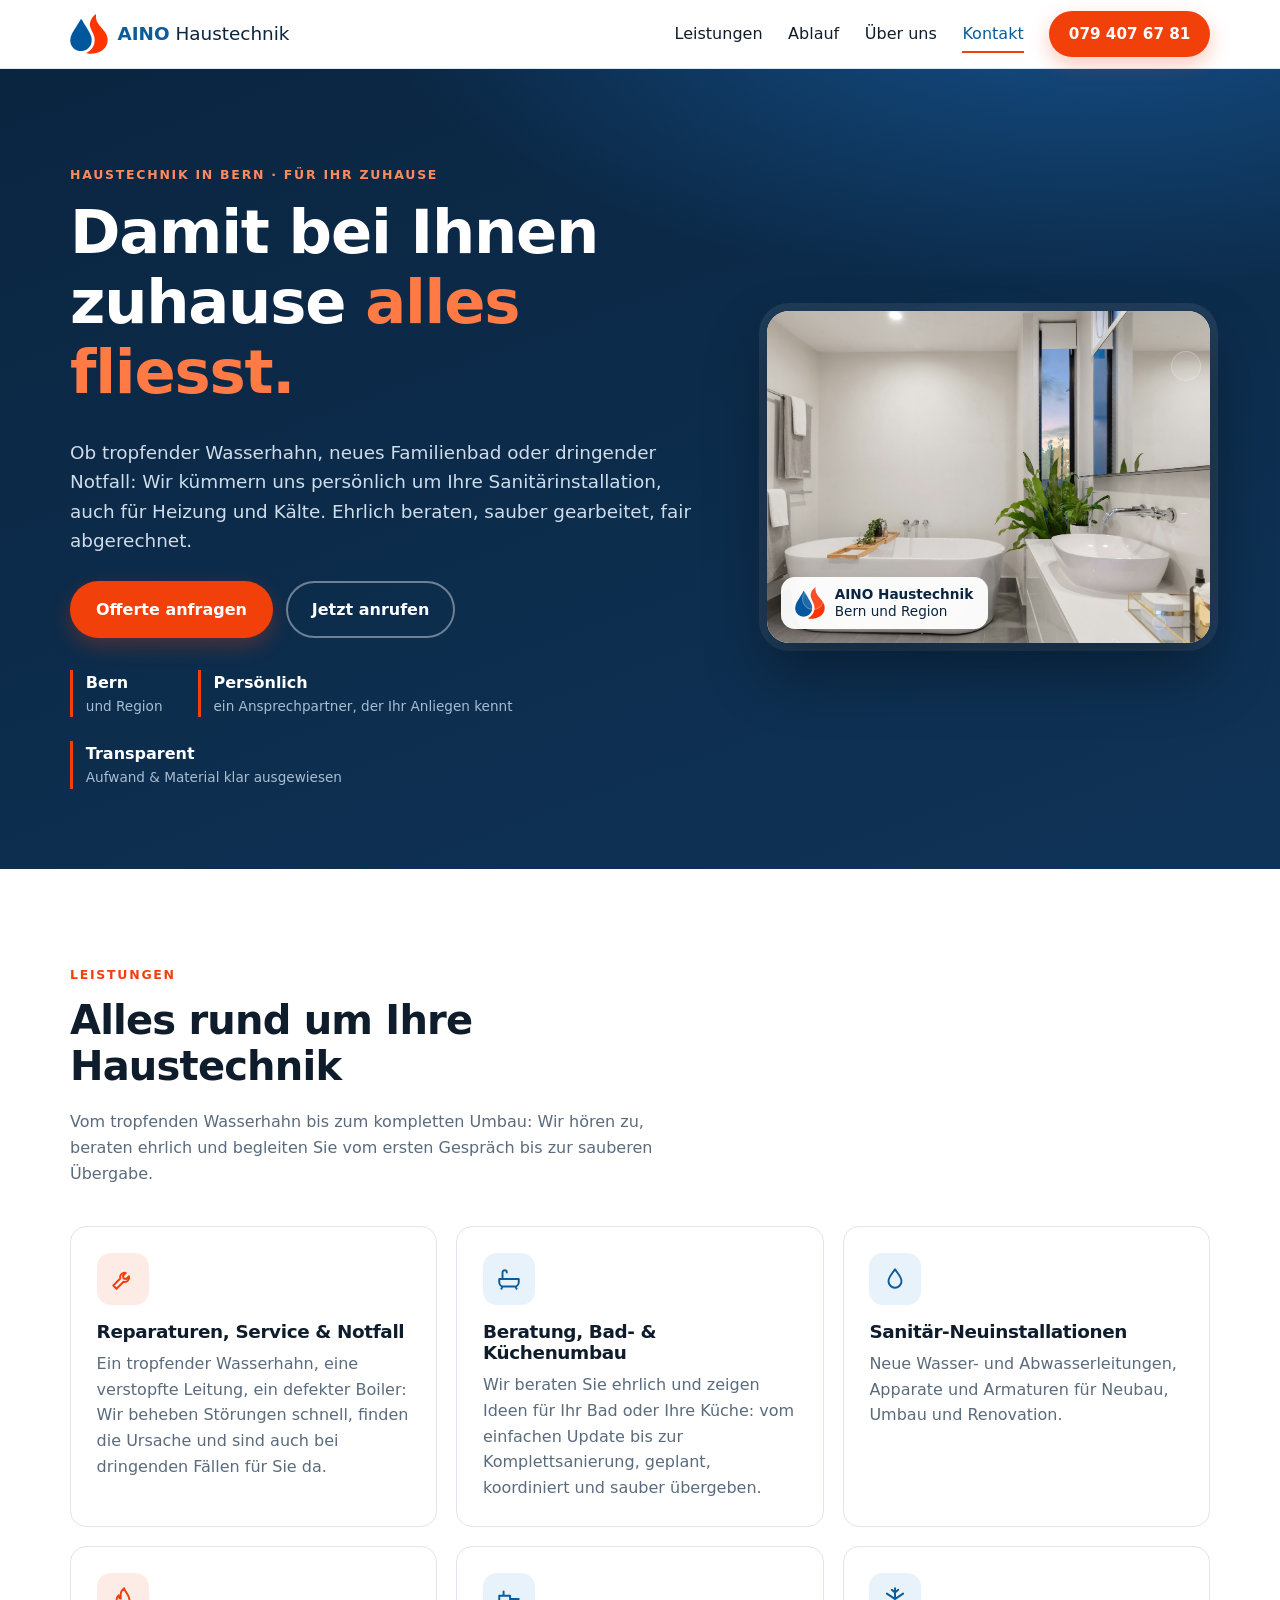
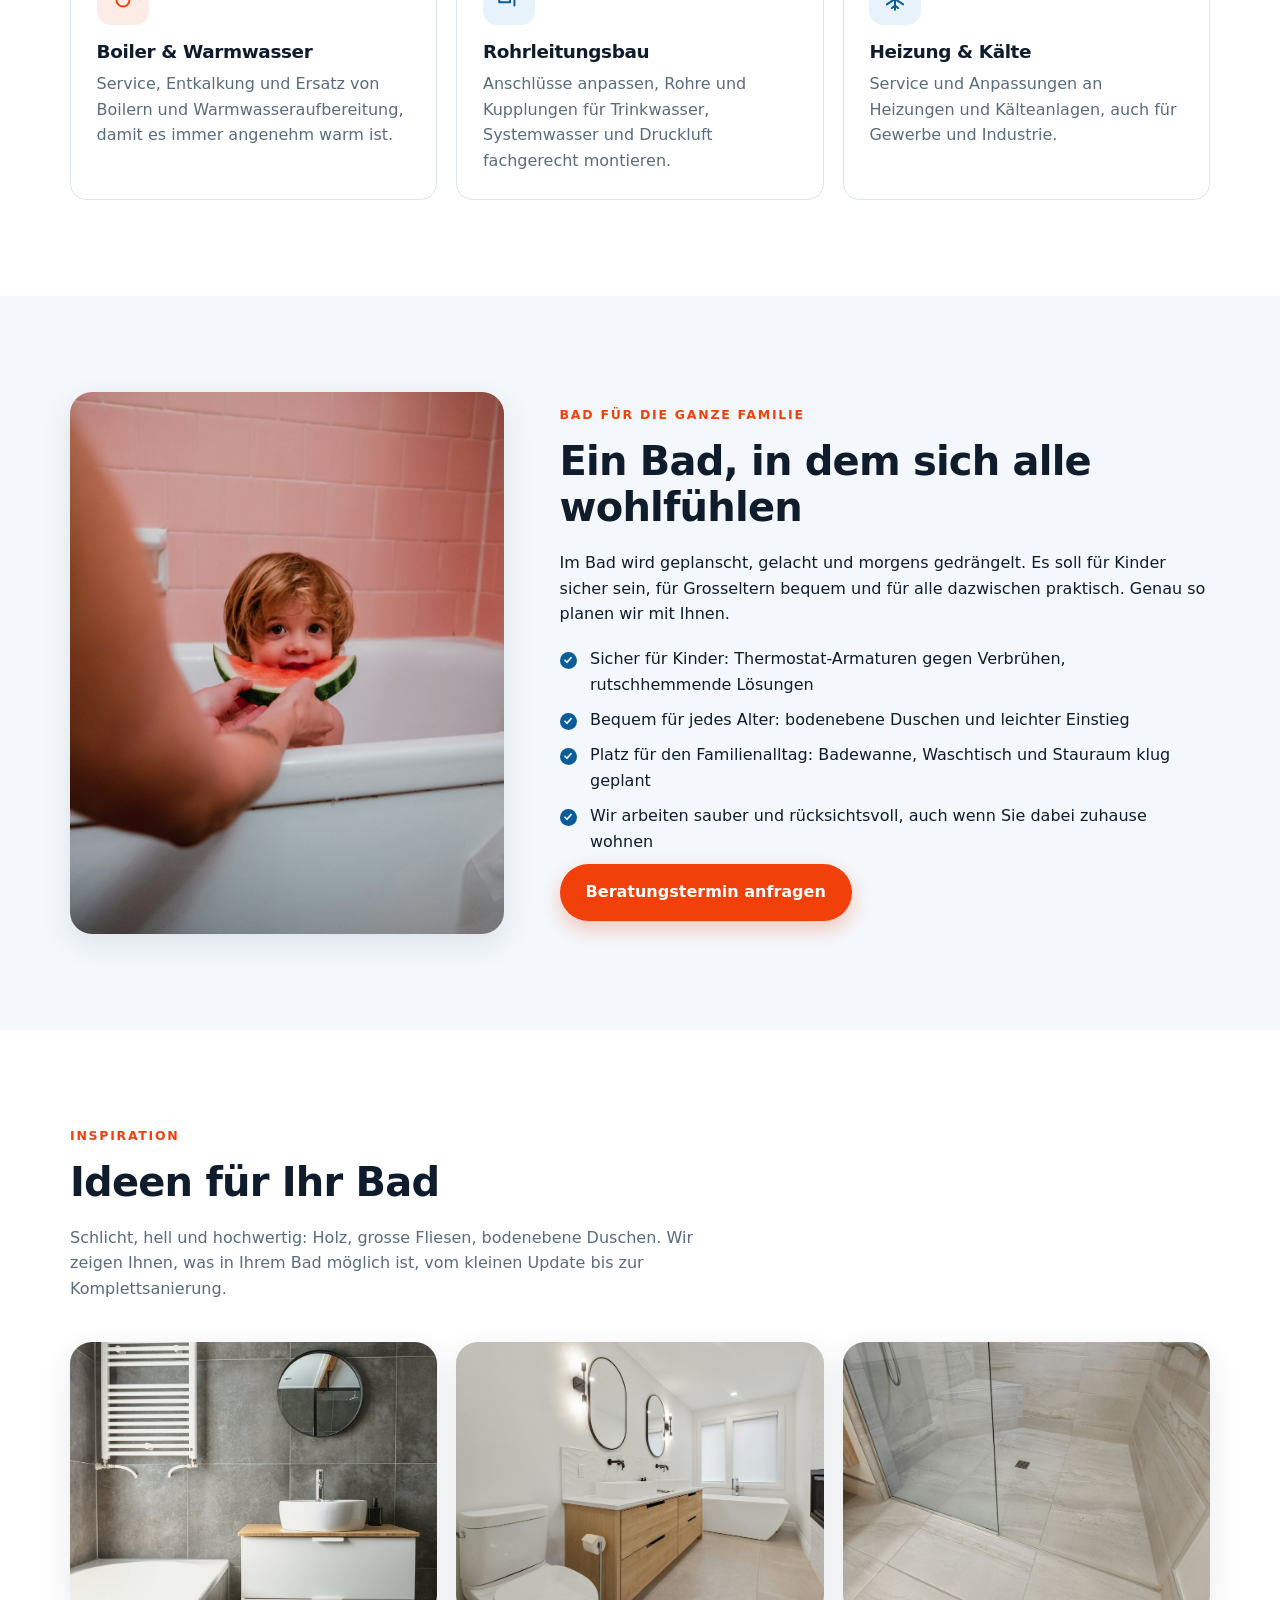
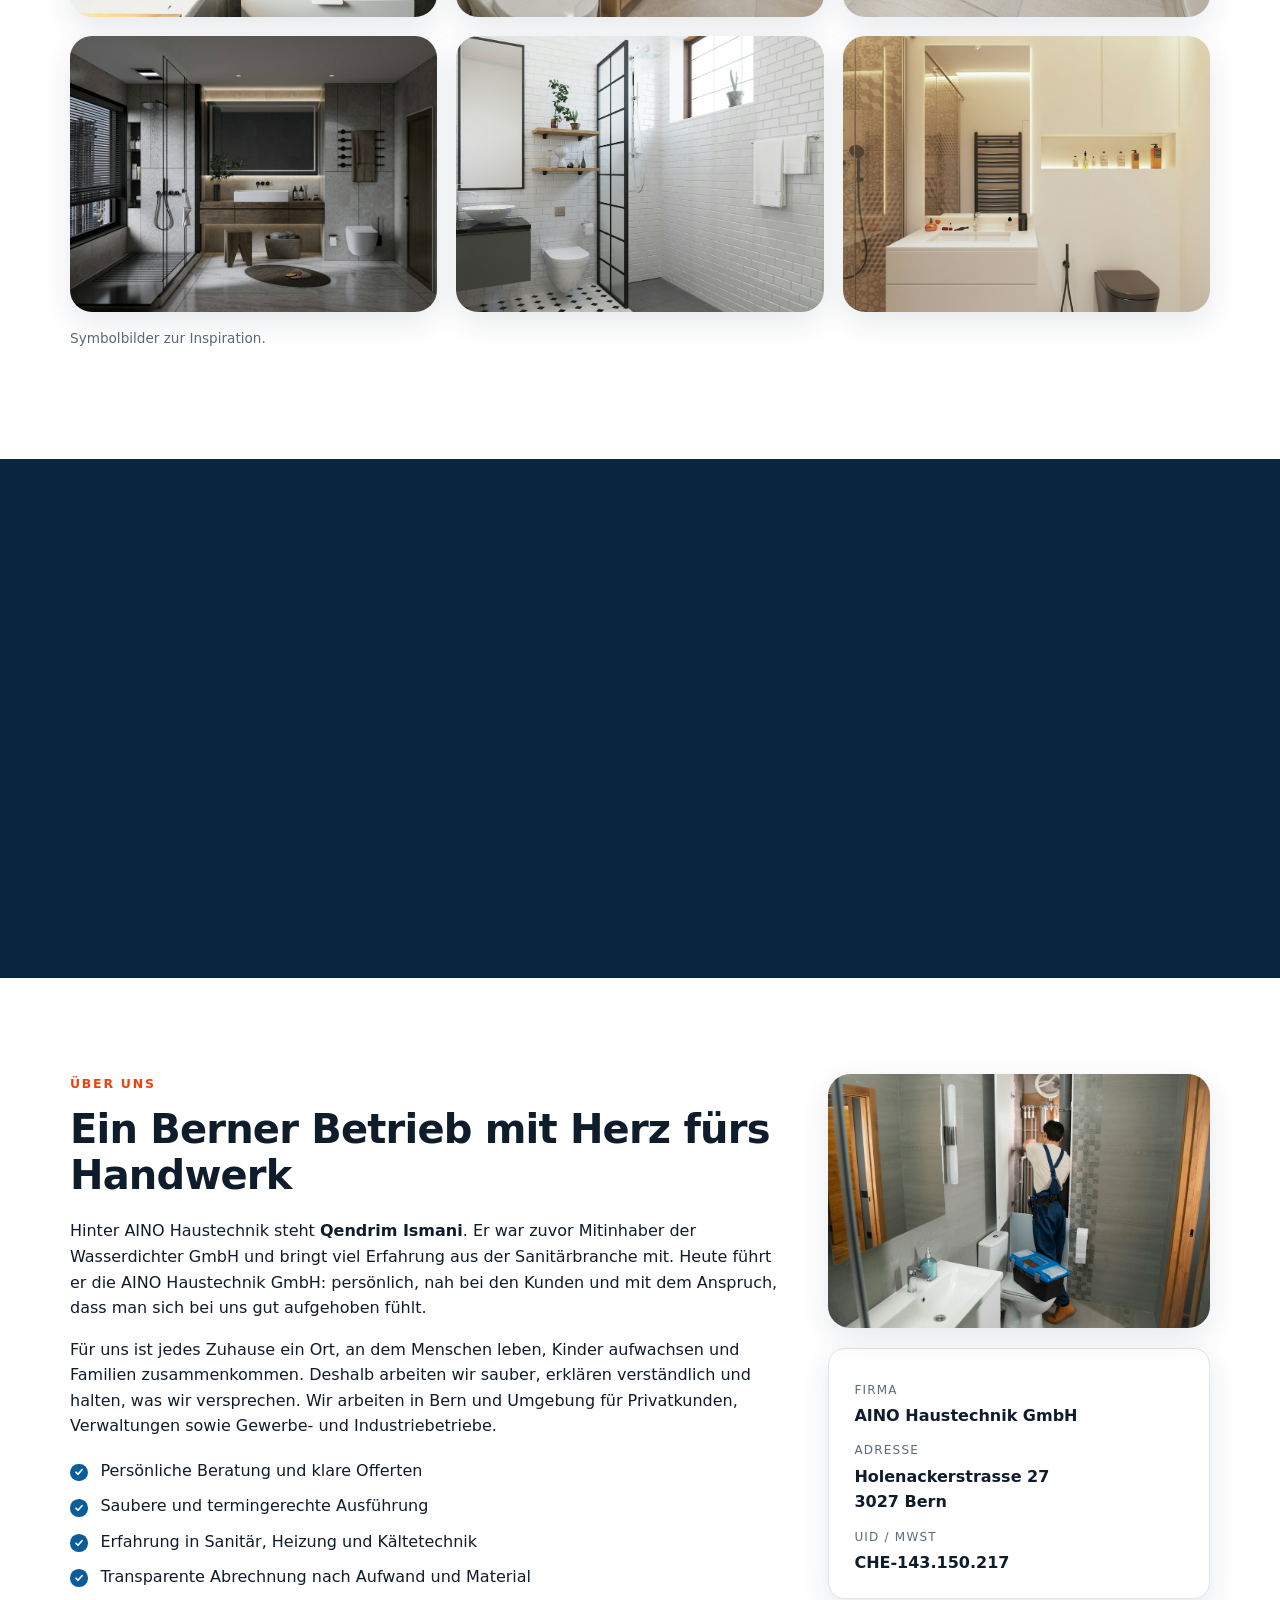
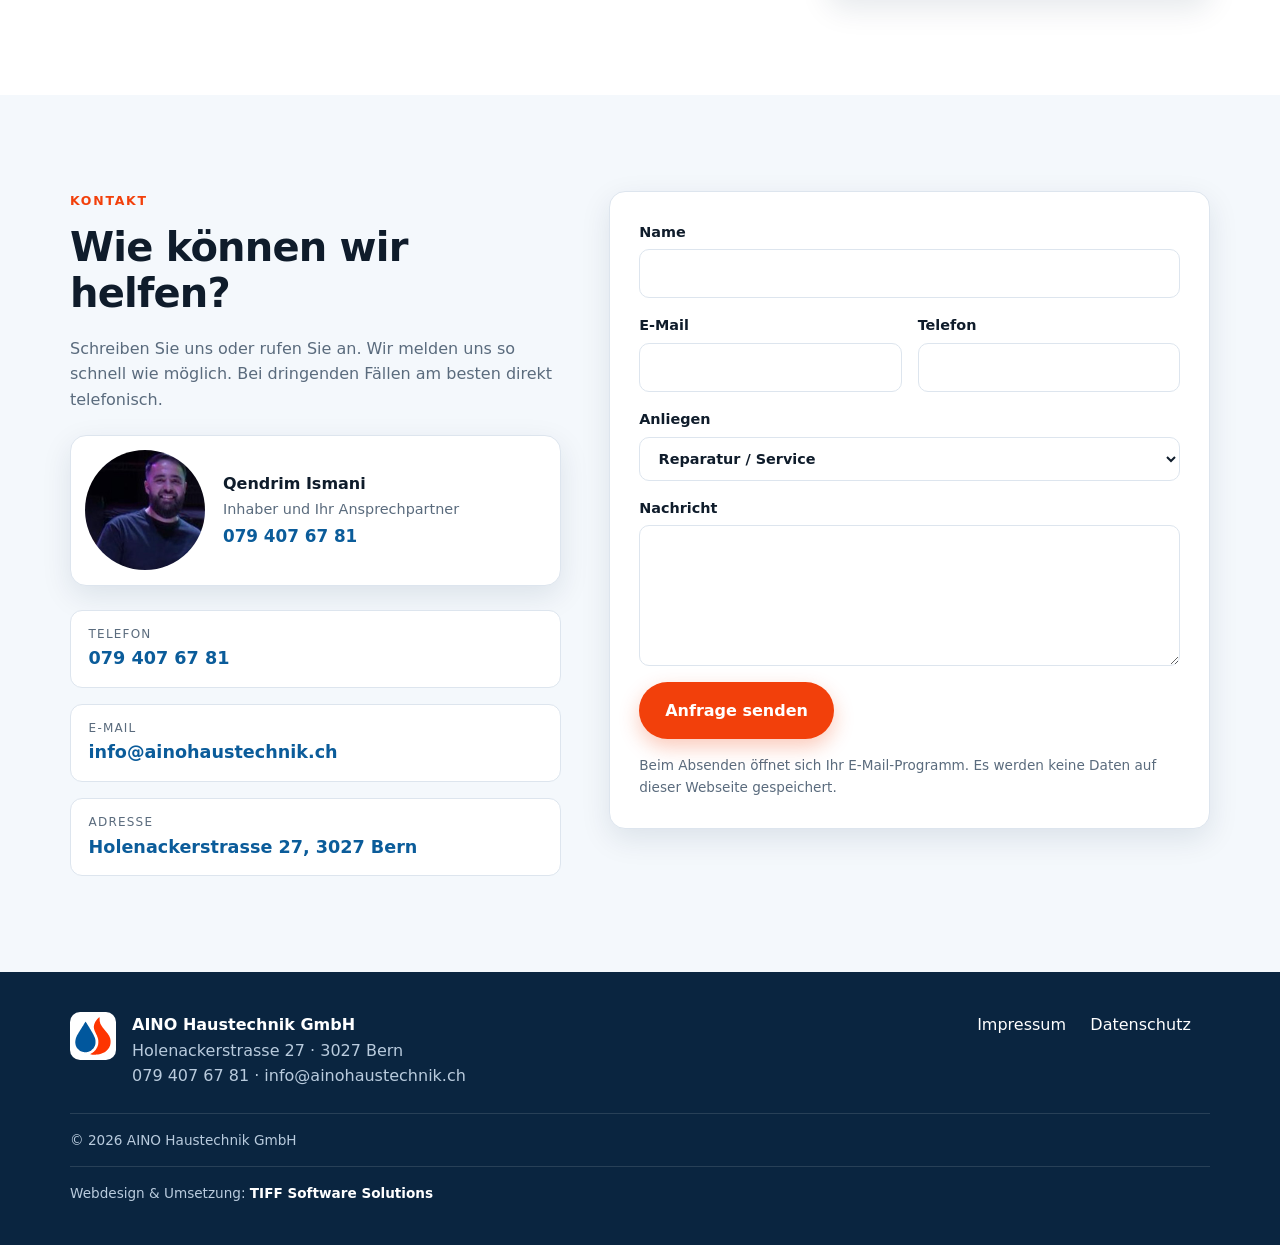
==== index.html @ 75eacca7 "Galerie mit 6 modernen Baedern im Schweizer Stil, ausfuehrlichere Datenschutzerklaerung Co-Authored-" ====
<!doctype html>
<html lang="de-CH">
<head>
<meta charset="utf-8">
<meta name="viewport" content="width=device-width, initial-scale=1">
<title>AINO Haustechnik GmbH – Sanitär, Heizung &amp; Kälte in Bern</title>
<meta name="description" content="AINO Haustechnik GmbH in Bern: Sanitär, Service, Umbau und Installation sowie Heizungs- und Kälteanlagen. Schnell, sauber, zuverlässig.">
<meta name="theme-color" content="#0a2540">
<meta property="og:title" content="AINO Haustechnik GmbH – Bern">
<meta property="og:description" content="Sanitär, Service, Umbau sowie Heizung und Kälte in Bern.">
<meta property="og:image" content="assets/logo.png?v=3">
<link rel="icon" type="image/svg+xml" href="assets/logo-symbol.svg?v=3">
<link rel="icon" type="image/png" href="assets/favicon.png?v=3">
<link rel="apple-touch-icon" href="assets/apple-touch-icon.png?v=3">
<script>document.documentElement.classList.add("js")</script>
<link rel="stylesheet" href="style.css?v=5">
<script type="application/ld+json">
{
  "@context": "https://schema.org",
  "@type": "Plumber",
  "name": "AINO Haustechnik GmbH",
  "url": "https://ainohaustechnik.ch",
  "email": "info@ainohaustechnik.ch",
  "telephone": "+41794076781",
  "address": {
    "@type": "PostalAddress",
    "streetAddress": "Holenackerstrasse 27",
    "postalCode": "3027",
    "addressLocality": "Bern",
    "addressCountry": "CH"
  }
}
</script>
</head>
<body>

<a class="skip" href="#inhalt">Zum Inhalt springen</a>

<header class="site-header" id="top">
  <div class="wrap header-inner">
    <a class="brand" href="#top" aria-label="AINO Haustechnik GmbH – Startseite">
      <img src="assets/logo-symbol.svg?v=3" alt="" width="38" height="40">
      <span><strong>AINO</strong> Haustechnik</span>
    </a>
    <button class="nav-toggle" aria-expanded="false" aria-controls="nav" aria-label="Menü öffnen"><span></span><span></span><span></span></button>
    <nav id="nav" class="nav" aria-label="Hauptnavigation">
      <a href="#leistungen">Leistungen</a>
      <a href="#ablauf">Ablauf</a>
      <a href="#ueber-uns">Über uns</a>
      <a href="#kontakt">Kontakt</a>
      <a class="btn btn-accent btn-sm" href="tel:+41794076781">079 407 67 81</a>
    </nav>
  </div>
</header>

<main id="inhalt">

  <section class="hero">
    <div class="wrap hero-grid">
      <div class="hero-copy">
        <p class="eyebrow">Haustechnik in Bern · für Ihr Zuhause</p>
        <h1>Damit bei Ihnen zuhause <span class="hl">alles fliesst.</span></h1>
        <p class="lead">Ob tropfender Wasserhahn, neues Familienbad oder dringender Notfall: Wir kümmern uns persönlich um Ihre Sanitärinstallation, auch für Heizung und Kälte. Ehrlich beraten, sauber gearbeitet, fair abgerechnet.</p>
        <div class="cta-row">
          <a class="btn btn-accent" href="#kontakt">Offerte anfragen</a>
          <a class="btn btn-ghost" href="tel:+41794076781">Jetzt anrufen</a>
        </div>
        <ul class="hero-facts">
          <li><strong>Bern</strong><span>und Region</span></li>
          <li><strong>Persönlich</strong><span>ein Ansprechpartner, der Ihr Anliegen kennt</span></li>
          <li><strong>Transparent</strong><span>Aufwand &amp; Material klar ausgewiesen</span></li>
        </ul>
      </div>
      <div class="hero-visual">
        <div class="orb" aria-hidden="true"></div>
        <figure class="photo-frame hero-photo">
          <img src="assets/hero-bad.jpg" alt="Helles Badezimmer mit freistehender Badewanne und Pflanzen" width="1500" height="1001" fetchpriority="high">
          <figcaption class="photo-badge"><img src="assets/logo-symbol.svg?v=3" alt="" width="30" height="32"><span><strong>AINO Haustechnik</strong><br>Bern und Region</span></figcaption>
        </figure>
        <span class="bubble b1" aria-hidden="true"></span>
        <span class="bubble b2" aria-hidden="true"></span>
        <span class="bubble b3" aria-hidden="true"></span>
      </div>
    </div>
  </section>

  <section class="section" id="leistungen">
    <div class="wrap">
      <div class="section-head" data-reveal>
        <p class="eyebrow">Leistungen</p>
        <h2>Alles rund um Ihre Haustechnik</h2>
        <p class="muted">Vom tropfenden Wasserhahn bis zum kompletten Umbau: Wir hören zu, beraten ehrlich und begleiten Sie vom ersten Gespräch bis zur sauberen Übergabe.</p>
      </div>
      <div class="cards">
        <article class="card" data-reveal>
          <div class="icon icon-warm" aria-hidden="true">
            <svg viewBox="0 0 24 24"><path d="M14.500 6.500a4 4 0 0 0-5 5L3 18l3 3 6.500-6.500a4 4 0 0 0 5-5l-2.500 2.500-2.500-.5-.5-2.500Z"/></svg>
          </div>
          <h3>Reparaturen, Service &amp; Notfall</h3>
          <p>Ein tropfender Wasserhahn, eine verstopfte Leitung, ein defekter Boiler: Wir beheben Störungen schnell, finden die Ursache und sind auch bei dringenden Fällen für Sie da.</p>
        </article>
        <article class="card" data-reveal>
          <div class="icon" aria-hidden="true">
            <svg viewBox="0 0 24 24"><path d="M3 12h18v3a4 4 0 0 1-4 4H7a4 4 0 0 1-4-4v-3ZM6 12V6a2 2 0 0 1 4 0M6 19l-1 2M18 19l1 2"/></svg>
          </div>
          <h3>Beratung, Bad- &amp; Küchenumbau</h3>
          <p>Wir beraten Sie ehrlich und zeigen Ideen für Ihr Bad oder Ihre Küche: vom einfachen Update bis zur Komplettsanierung, geplant, koordiniert und sauber übergeben.</p>
        </article>
        <article class="card" data-reveal>
          <div class="icon" aria-hidden="true">
            <svg viewBox="0 0 24 24"><path d="M12 3c-3 4.5-6 7.2-6 11a6 6 0 0 0 12 0c0-3.800-3-6.500-6-11Z"/></svg>
          </div>
          <h3>Sanitär-Neuinstallationen</h3>
          <p>Neue Wasser- und Abwasserleitungen, Apparate und Armaturen für Neubau, Umbau und Renovation.</p>
        </article>
        <article class="card" data-reveal>
          <div class="icon icon-warm" aria-hidden="true">
            <svg viewBox="0 0 24 24"><path d="M13 2c1 4 5 6 5 11a6 6 0 0 1-12 0c0-2 1-3.500 2-4.500 0 2 1 3 2 3 0-4-1-6 3-9.500Z"/></svg>
          </div>
          <h3>Boiler &amp; Warmwasser</h3>
          <p>Service, Entkalkung und Ersatz von Boilern und Warmwasseraufbereitung, damit es immer angenehm warm ist.</p>
        </article>
        <article class="card" data-reveal>
          <div class="icon" aria-hidden="true">
            <svg viewBox="0 0 24 24"><path d="M3 9h10v6H3zM13 12h8M7 9V5M17 12v6"/></svg>
          </div>
          <h3>Rohrleitungsbau</h3>
          <p>Anschlüsse anpassen, Rohre und Kupplungen für Trinkwasser, Systemwasser und Druckluft fachgerecht montieren.</p>
        </article>
        <article class="card" data-reveal>
          <div class="icon" aria-hidden="true">
            <svg viewBox="0 0 24 24"><path d="M12 2v20M4.500 7l15 10M19.500 7l-15 10M9 3.500l3 2.500 3-2.500M9 20.500l3-2.500 3 2.500"/></svg>
          </div>
          <h3>Heizung &amp; Kälte</h3>
          <p>Service und Anpassungen an Heizungen und Kälteanlagen, auch für Gewerbe und Industrie.</p>
        </article>
      </div>
    </div>
  </section>

  <section class="section section-tint" id="familie">
    <div class="wrap split">
      <figure class="photo-frame tall" data-reveal>
        <img src="assets/familie-kind-bad.jpg" alt="Kleines Kind isst in der Badewanne eine Wassermelone" width="1000" height="1250" loading="lazy">
      </figure>
      <div data-reveal>
        <p class="eyebrow">Bad für die ganze Familie</p>
        <h2>Ein Bad, in dem sich alle wohlfühlen</h2>
        <p>Im Bad wird geplanscht, gelacht und morgens gedrängelt. Es soll für Kinder sicher sein, für Grosseltern bequem und für alle dazwischen praktisch. Genau so planen wir mit Ihnen.</p>
        <ul class="checks">
          <li>Sicher für Kinder: Thermostat-Armaturen gegen Verbrühen, rutschhemmende Lösungen</li>
          <li>Bequem für jedes Alter: bodenebene Duschen und leichter Einstieg</li>
          <li>Platz für den Familienalltag: Badewanne, Waschtisch und Stauraum klug geplant</li>
          <li>Wir arbeiten sauber und rücksichtsvoll, auch wenn Sie dabei zuhause wohnen</li>
        </ul>
        <a class="btn btn-accent" href="#kontakt">Beratungstermin anfragen</a>
      </div>
    </div>
  </section>

  <section class="section" id="inspiration">
    <div class="wrap">
      <div class="section-head" data-reveal>
        <p class="eyebrow">Inspiration</p>
        <h2>Ideen für Ihr Bad</h2>
        <p class="muted">Schlicht, hell und hochwertig: Holz, grosse Fliesen, bodenebene Duschen. Wir zeigen Ihnen, was in Ihrem Bad möglich ist, vom kleinen Update bis zur Komplettsanierung.</p>
      </div>
      <div class="gallery">
        <figure class="photo-frame" data-reveal><img src="assets/bad-grau-holz.jpg" alt="Modernes Bad mit grossen grauen Fliesen und weissem Waschtisch mit Holzplatte" width="1000" height="750" loading="lazy"></figure>
        <figure class="photo-frame" data-reveal><img src="assets/bad-weiss-holz.jpg" alt="Helles Bad mit Doppelwaschtisch aus Holz und freistehender Badewanne" width="1000" height="750" loading="lazy"></figure>
        <figure class="photo-frame" data-reveal><img src="assets/bad-dusche-bodeneben.jpg" alt="Bodenebene Dusche mit grossformatigen hellen Fliesen" width="1000" height="750" loading="lazy"></figure>
        <figure class="photo-frame" data-reveal><img src="assets/bad-grossformat.jpg" alt="Grosszügiges Bad in Grau mit Regendusche und Wandwaschtisch" width="1000" height="750" loading="lazy"></figure>
        <figure class="photo-frame" data-reveal><img src="assets/bad-weiss-schwarz.jpg" alt="Weisses Bad mit Metrofliesen und schwarzem Duschrahmen" width="1000" height="750" loading="lazy"></figure>
        <figure class="photo-frame" data-reveal><img src="assets/bad-hell-nische.jpg" alt="Helles Bad mit Duschbereich, Wandnische und indirektem Licht" width="1000" height="750" loading="lazy"></figure>
      </div>
      <p class="small muted gallery-note">Symbolbilder zur Inspiration.</p>
    </div>
  </section>

  <section class="section section-dark" id="ablauf">
    <div class="wrap">
      <div class="section-head" data-reveal>
        <p class="eyebrow">So arbeiten wir</p>
        <h2>In vier Schritten zur Lösung</h2>
      </div>
      <ol class="steps">
        <li data-reveal><span class="num">1</span><h3>Anfrage</h3><p>Sie schildern uns Ihr Anliegen – per Telefon, E-Mail oder Formular.</p></li>
        <li data-reveal><span class="num">2</span><h3>Beurteilung</h3><p>Wir schauen uns die Situation an und erstellen eine klare Offerte.</p></li>
        <li data-reveal><span class="num">3</span><h3>Ausführung</h3><p>Fachgerechte, saubere Umsetzung mit geprüftem Material.</p></li>
        <li data-reveal><span class="num">4</span><h3>Abnahme</h3><p>Funktionskontrolle, Übergabe und transparente Rechnung.</p></li>
      </ol>
    </div>
  </section>

  <section class="section" id="ueber-uns">
    <div class="wrap about">
      <div data-reveal>
        <p class="eyebrow">Über uns</p>
        <h2>Ein Berner Betrieb mit Herz fürs Handwerk</h2>
        <p>Hinter AINO Haustechnik steht <strong>Qendrim Ismani</strong>. Er war zuvor Mitinhaber der Wasserdichter GmbH und bringt viel Erfahrung aus der Sanitärbranche mit. Heute führt er die AINO Haustechnik GmbH: persönlich, nah bei den Kunden und mit dem Anspruch, dass man sich bei uns gut aufgehoben fühlt.</p>
        <p>Für uns ist jedes Zuhause ein Ort, an dem Menschen leben, Kinder aufwachsen und Familien zusammenkommen. Deshalb arbeiten wir sauber, erklären verständlich und halten, was wir versprechen. Wir arbeiten in Bern und Umgebung für Privatkunden, Verwaltungen sowie Gewerbe- und Industriebetriebe.</p>
        <ul class="checks">
          <li>Persönliche Beratung und klare Offerten</li>
          <li>Saubere und termingerechte Ausführung</li>
          <li>Erfahrung in Sanitär, Heizung und Kältetechnik</li>
          <li>Transparente Abrechnung nach Aufwand und Material</li>
        </ul>
      </div>
      <div data-reveal>
        <figure class="photo-frame about-photo">
          <img src="assets/installateur-bad.jpg" alt="Sanitärinstallateur bei der Arbeit in einem Badezimmer" width="1000" height="667" loading="lazy">
        </figure>
        <aside class="about-card">
          <dl>
            <dt>Firma</dt><dd>AINO Haustechnik GmbH</dd>
            <dt>Adresse</dt><dd>Holenackerstrasse 27<br>3027 Bern</dd>
            <dt>UID / MWST</dt><dd>CHE-143.150.217</dd>
          </dl>
        </aside>
      </div>
    </div>
  </section>

  <section class="section section-tint" id="kontakt">
    <div class="wrap contact">
      <div>
        <p class="eyebrow">Kontakt</p>
        <h2>Wie können wir helfen?</h2>
        <p class="muted">Schreiben Sie uns oder rufen Sie an. Wir melden uns so schnell wie möglich. Bei dringenden Fällen am besten direkt telefonisch.</p>
        <div class="person" data-reveal>
          <img src="assets/qendrim.jpg" alt="Qendrim Ismani, Inhaber AINO Haustechnik" width="395" height="540" loading="lazy">
          <div><strong>Qendrim Ismani</strong><span>Inhaber und Ihr Ansprechpartner</span><a href="tel:+41794076781">079 407 67 81</a></div>
        </div>
        <ul class="contact-list">
          <li><span>Telefon</span><a href="tel:+41794076781">079 407 67 81</a></li>
          <li><span>E-Mail</span><a href="mailto:info@ainohaustechnik.ch">info@ainohaustechnik.ch</a></li>
          <li><span>Adresse</span><a href="https://www.google.com/maps/search/?api=1&amp;query=Holenackerstrasse+27+3027+Bern" target="_blank" rel="noopener">Holenackerstrasse 27, 3027 Bern</a></li>
        </ul>
      </div>
      <form class="form" id="kontaktform" action="mailto:info@ainohaustechnik.ch" method="post" enctype="text/plain">
        <label>Name<input name="name" type="text" autocomplete="name" required></label>
        <div class="row">
          <label>E-Mail<input name="email" type="email" autocomplete="email" required></label>
          <label>Telefon<input name="telefon" type="tel" autocomplete="tel"></label>
        </div>
        <label>Anliegen
          <select name="anliegen">
            <option>Reparatur / Service</option>
            <option>Bad- / Küchenumbau</option>
            <option>Sanitär-Neuinstallation</option>
            <option>Boiler / Warmwasser</option>
            <option>Heizung / Kälte</option>
            <option>Sonstiges</option>
          </select>
        </label>
        <label>Nachricht<textarea name="nachricht" rows="5" required></textarea></label>
        <button class="btn btn-accent" type="submit">Anfrage senden</button>
        <p class="small muted">Beim Absenden öffnet sich Ihr E-Mail-Programm. Es werden keine Daten auf dieser Webseite gespeichert.</p>
      </form>
    </div>
  </section>

</main>

<footer class="site-footer">
  <div class="wrap footer-inner">
    <div>
      <img src="assets/logo-symbol.svg?v=3" alt="" width="34" height="36">
      <p><strong>AINO Haustechnik GmbH</strong><br>Holenackerstrasse 27 · 3027 Bern<br>079 407 67 81 · info@ainohaustechnik.ch</p>
    </div>
    <nav aria-label="Rechtliches">
      <a href="impressum.html">Impressum</a>
      <a href="datenschutz.html">Datenschutz</a>
    </nav>
    <p class="small">© <span id="year">2026</span> AINO Haustechnik GmbH</p>
    <p class="small credit">Webdesign &amp; Umsetzung: <a href="https://tiff-software-solutions.com" target="_blank" rel="noopener">TIFF Software Solutions</a></p>
  </div>
</footer>

<button class="to-top" id="toTop" aria-label="Nach oben" hidden>
  <svg viewBox="0 0 24 24" aria-hidden="true"><path d="M6 14l6-6 6 6"/></svg>
</button>
<a class="call-bar" href="tel:+41794076781" aria-label="Jetzt anrufen">
  <svg viewBox="0 0 24 24" aria-hidden="true"><path d="M5 4h4l2 5-2.500 1.500a11 11 0 0 0 5 5L15 13l5 2v4a2 2 0 0 1-2 2A16 16 0 0 1 3 6a2 2 0 0 1 2-2Z"/></svg>
  <span>Jetzt anrufen</span>
</a>

<script src="script.js?v=3"></script>
</body>
</html>
---- style.css ----
:root{
  --navy:#0a2540;
  --navy-2:#0f3357;
  --blue:#0b5c9a;
  --blue-soft:#e8f2fb;
  --accent:#f2400b;
  --accent-dark:#d13505;
  --ink:#0f1c2b;
  --muted:#5a6b7d;
  --line:#dde5ee;
  --bg:#ffffff;
  --tint:#f4f8fc;
  --radius:16px;
  --shadow:0 10px 30px rgba(10,37,64,.10);
  --font:system-ui,-apple-system,"Segoe UI",Roboto,"Helvetica Neue",Arial,sans-serif;
}
*{box-sizing:border-box}
html{scroll-behavior:smooth;scroll-padding-top:80px}
body{margin:0;font-family:var(--font);color:var(--ink);background:var(--bg);line-height:1.6;-webkit-font-smoothing:antialiased}
img,svg{max-width:100%;display:block}
a{color:var(--blue)}
h1,h2,h3{line-height:1.15;margin:0 0 .5em;letter-spacing:-.02em}
h1{font-size:clamp(2.2rem,5.5vw,3.8rem);font-weight:800}
h2{font-size:clamp(1.7rem,3.5vw,2.5rem);font-weight:800}
h3{font-size:1.15rem;font-weight:700}
p{margin:0 0 1em}
.wrap{width:min(1140px,100% - 40px);margin-inline:auto}
.muted{color:var(--muted)}
.small{font-size:.85rem}
.skip{position:absolute;left:-999px;top:0;background:#fff;padding:.5rem 1rem;z-index:100}
.skip:focus{left:8px;top:8px}

/* header */
.site-header{position:sticky;top:0;z-index:50;background:rgba(255,255,255,.92);backdrop-filter:saturate(1.4) blur(10px);border-bottom:1px solid var(--line)}
.header-inner{display:flex;align-items:center;justify-content:space-between;height:68px}
.brand{display:flex;align-items:center;gap:.6rem;text-decoration:none;color:var(--navy);font-size:1.15rem}
.brand img{height:40px;width:auto}
.brand strong{font-weight:800;color:var(--blue)}
.nav{display:flex;align-items:center;gap:1.6rem}
.nav a:not(.btn){color:var(--ink);text-decoration:none;font-weight:500}
.nav a:not(.btn):hover{color:var(--blue)}
.nav-toggle{display:none;background:none;border:0;padding:10px;cursor:pointer}
.nav-toggle span{display:block;width:24px;height:2px;background:var(--navy);margin:5px 0;transition:.25s}

/* buttons */
.btn{display:inline-flex;align-items:center;justify-content:center;padding:.85rem 1.5rem;border-radius:999px;font-weight:700;text-decoration:none;border:2px solid transparent;cursor:pointer;font:inherit;font-weight:700;transition:transform .15s,background .15s,box-shadow .15s}
.btn:hover{transform:translateY(-1px)}
.btn-accent{background:var(--accent);color:#fff;box-shadow:0 8px 20px rgba(242,64,11,.28)}
.btn-accent:hover{background:var(--accent-dark)}
.btn-ghost{border-color:rgba(255,255,255,.4);color:#fff}
.btn-ghost:hover{background:rgba(255,255,255,.1)}
.btn-sm{padding:.55rem 1.1rem;font-size:.95rem}

/* hero */
.hero{background:radial-gradient(1200px 500px at 85% -10%,#15508a 0%,transparent 60%),linear-gradient(160deg,var(--navy) 0%,var(--navy-2) 100%);color:#fff;padding:clamp(3rem,8vw,6rem) 0 clamp(3rem,7vw,5rem);overflow:hidden}
.hero-grid{display:grid;grid-template-columns:1.2fr .8fr;gap:2rem;align-items:center}
.eyebrow{text-transform:uppercase;letter-spacing:.14em;font-size:.78rem;font-weight:700;color:var(--accent);margin-bottom:.8rem}
.hero .eyebrow{color:#ff8a5c}
.hl{color:#ff7a45}
.lead{font-size:1.15rem;color:#cfdcea;max-width:34em}
.cta-row{display:flex;flex-wrap:wrap;gap:.8rem;margin:1.6rem 0 2rem}
.hero-facts{list-style:none;padding:0;margin:0;display:flex;flex-wrap:wrap;gap:1.5rem 2.2rem}
.hero-facts li{display:flex;flex-direction:column;border-left:3px solid var(--accent);padding-left:.8rem}
.hero-facts strong{font-size:1rem}
.hero-facts span{font-size:.85rem;color:#a9bdd2}
.hero-visual{position:relative;display:grid;place-items:center}
.orb{position:absolute;width:90%;aspect-ratio:1;border-radius:50%;background:radial-gradient(circle,rgba(58,160,240,.35),transparent 65%);filter:blur(10px)}
@keyframes float{50%{transform:translateY(-10px)}}

/* sections */
.section{padding:clamp(3.5rem,8vw,6rem) 0}
.section-tint{background:var(--tint)}
.section-dark{background:var(--navy);color:#fff}
.section-dark .eyebrow{color:#ff8a5c}
.section-head{max-width:640px;margin-bottom:2.5rem}

/* cards */
.cards{display:grid;grid-template-columns:repeat(auto-fit,minmax(280px,1fr));gap:1.2rem}
.card{background:#fff;border:1px solid var(--line);border-radius:var(--radius);padding:1.6rem;transition:transform .2s,box-shadow .2s,border-color .2s}
.card:hover{transform:translateY(-4px);box-shadow:var(--shadow);border-color:#c5d6e8}
.card p{color:var(--muted);margin:0}
.icon{width:52px;height:52px;border-radius:14px;background:var(--blue-soft);display:grid;place-items:center;margin-bottom:1rem}
.icon svg{width:26px;height:26px;fill:none;stroke:var(--blue);stroke-width:1.8;stroke-linecap:round;stroke-linejoin:round}
.icon-warm{background:#fdece6}
.icon-warm svg{stroke:var(--accent)}

/* steps */
.steps{list-style:none;padding:0;margin:0;display:grid;grid-template-columns:repeat(auto-fit,minmax(220px,1fr));gap:1.2rem}
.steps li{background:rgba(255,255,255,.06);border:1px solid rgba(255,255,255,.12);border-radius:var(--radius);padding:1.5rem}
.steps p{color:#b9cbdd;margin:0}
.num{display:inline-grid;place-items:center;width:38px;height:38px;border-radius:50%;background:var(--accent);font-weight:800;margin-bottom:.8rem}

/* about */
.about{display:grid;grid-template-columns:1.3fr .7fr;gap:3rem;align-items:center}
.checks{list-style:none;padding:0;margin:1.2rem 0 0}
.checks li{position:relative;padding-left:1.9rem;margin-bottom:.6rem}
.checks li::before{content:"";position:absolute;left:0;top:.35em;width:1.1rem;height:1.1rem;border-radius:50%;background:var(--blue) url("data:image/svg+xml,%3Csvg xmlns='http://www.w3.org/2000/svg' viewBox='0 0 24 24' fill='none' stroke='white' stroke-width='3.5' stroke-linecap='round' stroke-linejoin='round'%3E%3Cpath d='M6 12.500l4 4 8-9'/%3E%3C/svg%3E") center/70% no-repeat}
.about-card{background:#fff;border:1px solid var(--line);border-radius:var(--radius);box-shadow:var(--shadow);padding:2rem;text-align:center}
.about-card img{width:200px;height:auto;margin:0 auto 1.2rem}
.about-card dl{text-align:left;margin:0;display:grid;gap:.2rem;border-top:1px solid var(--line);padding-top:1rem}
.about-card dt{font-size:.75rem;text-transform:uppercase;letter-spacing:.1em;color:var(--muted);margin-top:.6rem}
.about-card dd{margin:0;font-weight:600}

/* contact */
.contact{display:grid;grid-template-columns:.9fr 1.1fr;gap:3rem;align-items:start}
.contact-list{list-style:none;padding:0;margin:1.5rem 0 0;display:grid;gap:1rem}
.contact-list li{display:flex;flex-direction:column;background:#fff;border:1px solid var(--line);border-radius:12px;padding:.9rem 1.1rem}
.contact-list span{font-size:.75rem;text-transform:uppercase;letter-spacing:.1em;color:var(--muted)}
.contact-list a{font-weight:700;font-size:1.1rem;text-decoration:none}
.form{background:#fff;border:1px solid var(--line);border-radius:var(--radius);box-shadow:var(--shadow);padding:1.8rem;display:grid;gap:1rem}
.form label{display:grid;gap:.35rem;font-weight:600;font-size:.9rem}
.form .row{display:grid;grid-template-columns:1fr 1fr;gap:1rem}
.form input,.form select,.form textarea{font:inherit;padding:.75rem .9rem;border:1.5px solid var(--line);border-radius:10px;background:#fff;color:var(--ink)}
.form input:focus,.form select:focus,.form textarea:focus{outline:none;border-color:var(--blue);box-shadow:0 0 0 3px rgba(11,92,154,.15)}
.form .btn{justify-self:start}
.form p{margin:0}

/* footer */
.site-footer{background:var(--navy);color:#b9cbdd;padding:2.5rem 0}
.site-footer a{color:#fff;text-decoration:none;margin-right:1.2rem}
.site-footer a:hover{text-decoration:underline}
.site-footer strong{color:#fff}
.footer-inner{display:grid;grid-template-columns:1fr auto;gap:1.5rem;align-items:start}
.footer-inner>div{display:flex;gap:1rem;align-items:flex-start}
.footer-inner img{background:#fff;border-radius:10px;padding:5px;height:48px;width:auto}
.footer-inner p{margin:0}
.footer-inner .small{grid-column:1/-1;border-top:1px solid rgba(255,255,255,.12);padding-top:1rem}

/* legal pages */
.legal{max-width:760px;padding:3rem 0 5rem}
.legal h1{font-size:2.2rem}
.legal h2{font-size:1.3rem;margin-top:2rem}

/* responsive */
@media (max-width:860px){
  .hero-grid,.about,.contact{grid-template-columns:1fr}
  .hero-visual{order:-1}
  .nav-toggle{display:block}
  .nav{position:absolute;top:68px;left:0;right:0;background:#fff;border-bottom:1px solid var(--line);flex-direction:column;align-items:stretch;gap:0;padding:.5rem 20px 1rem;display:none}
  .nav.open{display:flex}
  .nav a:not(.btn){padding:.8rem 0;border-bottom:1px solid var(--line)}
  .nav .btn{margin-top:.8rem}
  .form .row{grid-template-columns:1fr}
  .footer-inner{grid-template-columns:1fr}
}
@media (prefers-reduced-motion:reduce){
  html{scroll-behavior:auto}
  *{transition:none!important}
}

/* ===== Logo-Karte im Hero ===== */
.logo-card{position:relative;background:#fff;border-radius:28px;padding:clamp(1.4rem,3vw,2.2rem);box-shadow:0 30px 60px rgba(0,0,0,.35),0 0 0 8px rgba(255,255,255,.08);animation:float 6s ease-in-out infinite;transition:transform .4s}
.logo-card:hover{transform:rotate(-2deg) scale(1.03)}
.logo-card img{width:min(300px,62vw);height:auto}
.bubble{position:absolute;border-radius:50%;background:rgba(255,255,255,.12);border:1px solid rgba(255,255,255,.22);animation:rise 9s ease-in infinite}
.b1{width:22px;height:22px;left:8%;bottom:10%}
.b2{width:14px;height:14px;right:10%;bottom:4%;animation-delay:2.5s}
.b3{width:30px;height:30px;right:2%;top:12%;animation-delay:5s}
@keyframes rise{0%{transform:translateY(20px) scale(.6);opacity:0}20%{opacity:1}100%{transform:translateY(-140px) scale(1.1);opacity:0}}

/* ===== Header-Zustand, aktiver Link ===== */
.site-header{transition:box-shadow .3s,background .3s}
.site-header.scrolled{box-shadow:0 6px 24px rgba(10,37,64,.10)}
.header-inner{transition:height .3s}
.site-header.scrolled .header-inner{height:58px}
.nav a:not(.btn){position:relative}
.nav a:not(.btn)::after{content:"";position:absolute;left:0;bottom:-6px;height:2px;width:100%;background:var(--accent);transform:scaleX(0);transform-origin:left;transition:transform .25s}
.nav a:not(.btn):hover::after,.nav a.active::after{transform:scaleX(1)}
.nav a.active{color:var(--blue)}

/* ===== Einblend-Animation beim Scrollen ===== */
.js [data-reveal]{opacity:0;transform:translateY(24px);transition:opacity .6s ease,transform .6s ease;transition-delay:var(--d,0s)}
.js [data-reveal].in{opacity:1;transform:none}

/* ===== Klick-Effekte ===== */
.btn{position:relative;overflow:hidden}
.btn:active{transform:translateY(0) scale(.97)}
.ripple{position:absolute;border-radius:50%;background:rgba(255,255,255,.45);transform:scale(0);animation:ripple .6s ease-out forwards;pointer-events:none}
@keyframes ripple{to{transform:scale(3.5);opacity:0}}
.card{cursor:default;position:relative;overflow:hidden}
.card::before{content:"";position:absolute;left:0;top:0;height:3px;width:100%;background:linear-gradient(90deg,var(--blue),var(--accent));transform:scaleX(0);transform-origin:left;transition:transform .35s}
.card:hover::before{transform:scaleX(1)}
.card:hover .icon{transform:rotate(-6deg) scale(1.08)}
.icon{transition:transform .3s}
.card:active{transform:translateY(-1px) scale(.99)}
.steps li{transition:transform .25s,background .25s}
.steps li:hover{transform:translateY(-4px);background:rgba(255,255,255,.1)}
.contact-list li{transition:transform .2s,border-color .2s}
.contact-list li:hover{transform:translateX(4px);border-color:var(--blue)}

/* ===== Zurück nach oben, Anruf-Leiste ===== */
.to-top{position:fixed;right:18px;bottom:18px;width:46px;height:46px;border-radius:50%;border:0;background:var(--navy);color:#fff;box-shadow:var(--shadow);cursor:pointer;display:grid;place-items:center;opacity:0;transform:translateY(10px);transition:.25s;z-index:40}
.to-top.show{opacity:1;transform:none}
.to-top svg{width:22px;height:22px;fill:none;stroke:#fff;stroke-width:2.5;stroke-linecap:round;stroke-linejoin:round}
.to-top:hover{background:var(--blue)}
.call-bar{display:none}
.credit a{color:#fff;font-weight:600}
.site-footer .credit{margin-top:-.6rem}

@media (max-width:860px){
  .call-bar{display:flex;position:fixed;left:16px;right:16px;bottom:16px;z-index:45;background:var(--accent);color:#fff;text-decoration:none;font-weight:700;align-items:center;justify-content:center;gap:.6rem;padding:.9rem;border-radius:999px;box-shadow:0 10px 28px rgba(242,64,11,.4)}
  .call-bar svg{width:20px;height:20px;fill:none;stroke:#fff;stroke-width:2;stroke-linecap:round;stroke-linejoin:round}
  .to-top{bottom:84px}
  body{padding-bottom:84px}
  .hero-visual{max-height:none;min-height:180px}
  .logo-card img{width:min(240px,60vw)}
}
@media (prefers-reduced-motion:reduce){
  .js [data-reveal]{opacity:1;transform:none}
  .bubble,.logo-card{animation:none}
}

/* ===== Fotos, Familie, Galerie, Person ===== */
.photo-frame{margin:0;border-radius:22px;overflow:hidden;box-shadow:var(--shadow);position:relative;background:var(--tint)}
.photo-frame img{width:100%;height:100%;object-fit:cover}
.hero-photo{width:100%;box-shadow:0 30px 60px rgba(0,0,0,.35),0 0 0 8px rgba(255,255,255,.08);animation:float 7s ease-in-out infinite}
.hero-photo img{aspect-ratio:4/3}
.photo-badge{position:absolute;left:14px;bottom:14px;display:flex;align-items:center;gap:.6rem;background:rgba(255,255,255,.95);color:var(--navy);padding:.55rem .9rem;border-radius:14px;font-size:.85rem;line-height:1.25;box-shadow:0 8px 20px rgba(0,0,0,.2)}
.photo-badge img{width:30px;height:32px;object-fit:contain}
.split{display:grid;grid-template-columns:.8fr 1.2fr;gap:3.5rem;align-items:center}
.photo-frame.tall img{aspect-ratio:4/5}
.gallery{display:grid;grid-template-columns:repeat(3,1fr);gap:1.2rem}
.gallery .photo-frame img{aspect-ratio:4/3;transition:transform .5s}
.gallery .photo-frame:hover img{transform:scale(1.05)}
.gallery-note{margin-top:1rem}
.about-photo{margin-bottom:1.2rem}
.about-photo img{aspect-ratio:3/2}
.about-card{padding:1.4rem 1.6rem}
.person{display:flex;align-items:center;gap:1.1rem;margin:1.4rem 0 .2rem;background:#fff;border:1px solid var(--line);border-radius:var(--radius);padding:.9rem;box-shadow:var(--shadow)}
.person img{width:92px;height:92px;border-radius:50%;object-fit:cover;object-position:50% 25%;flex:none}
.person div{display:flex;flex-direction:column;gap:.1rem}
.person span{color:var(--muted);font-size:.9rem}
.person a{font-weight:700;text-decoration:none;font-size:1.05rem}
@media (max-width:860px){
  .split{grid-template-columns:1fr;gap:2rem}
  .photo-frame.tall img{aspect-ratio:4/3}
  .gallery{grid-template-columns:1fr}
  .hero-photo{max-width:560px}
}
@media (prefers-reduced-motion:reduce){.hero-photo{animation:none}}
.person img{width:120px;height:120px}
.about-card dl{border-top:0;padding-top:0}

.gallery .photo-frame img{aspect-ratio:4/3;object-fit:cover}
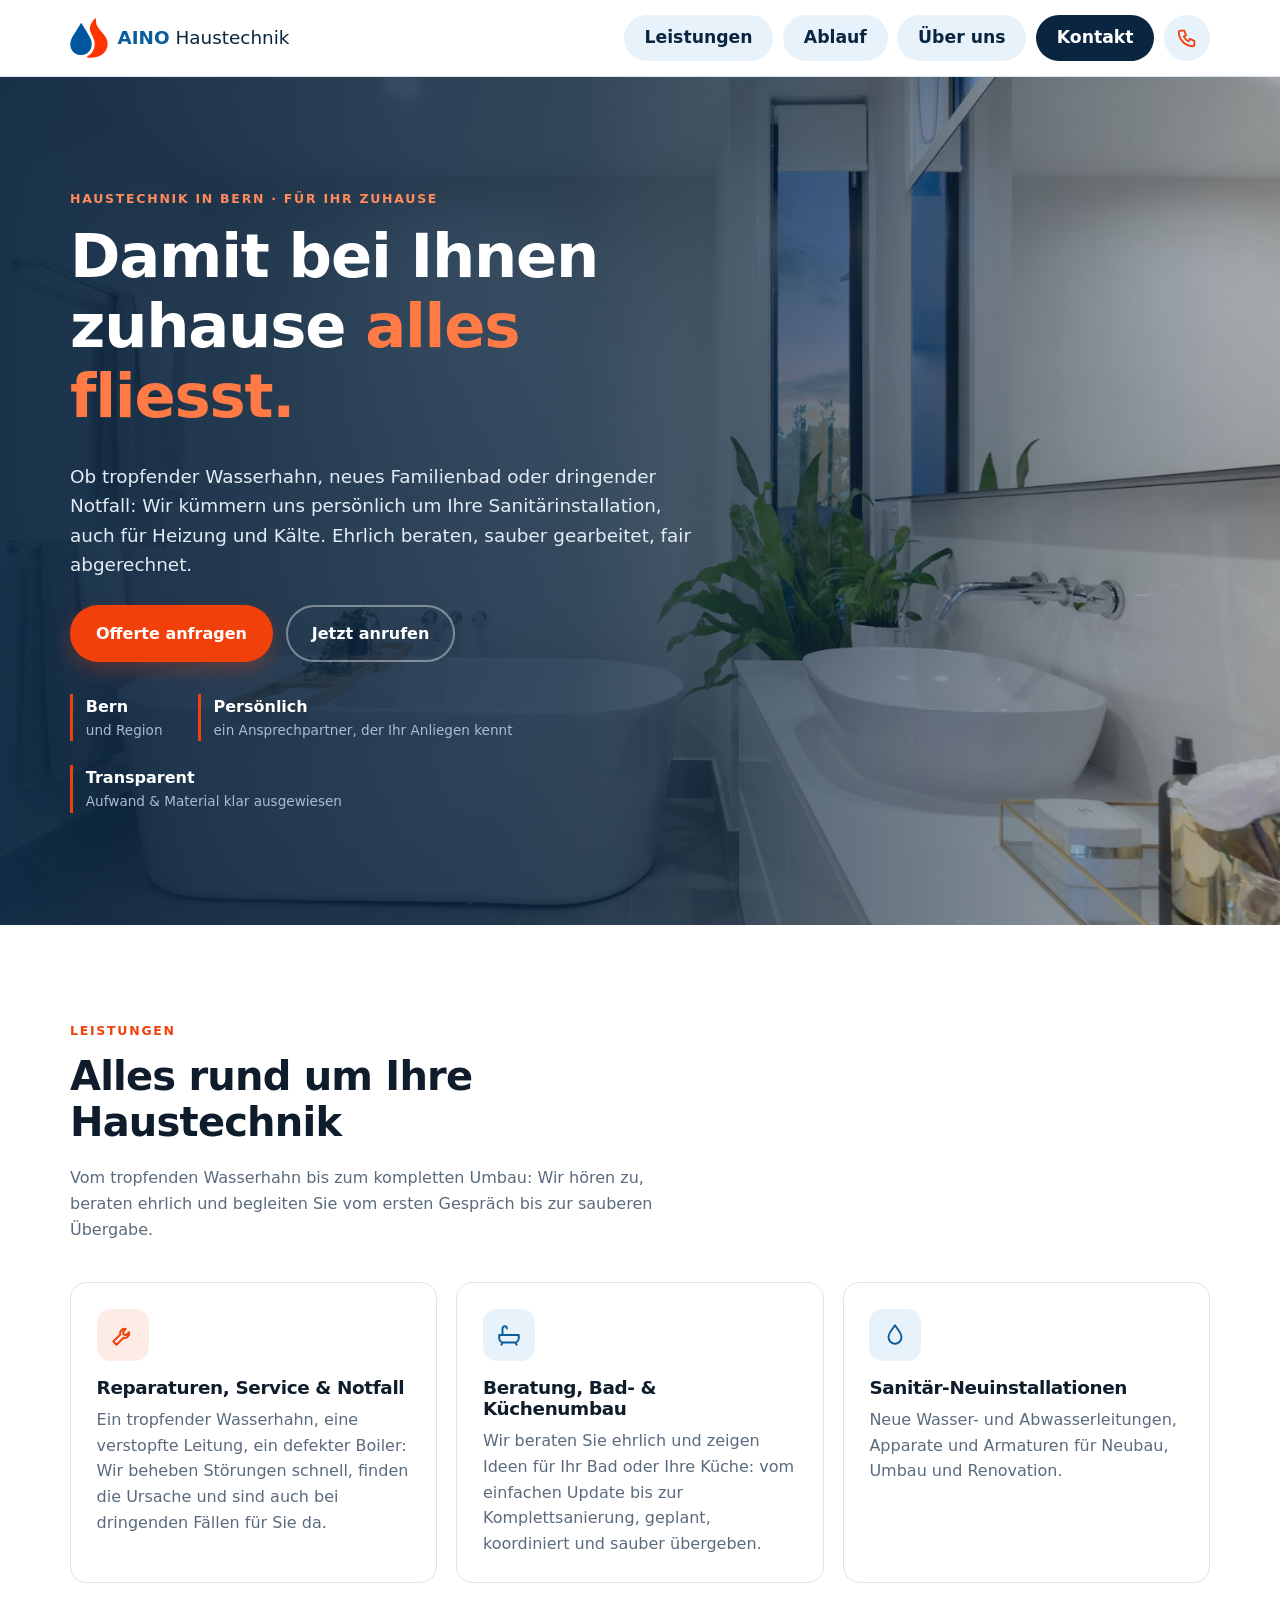
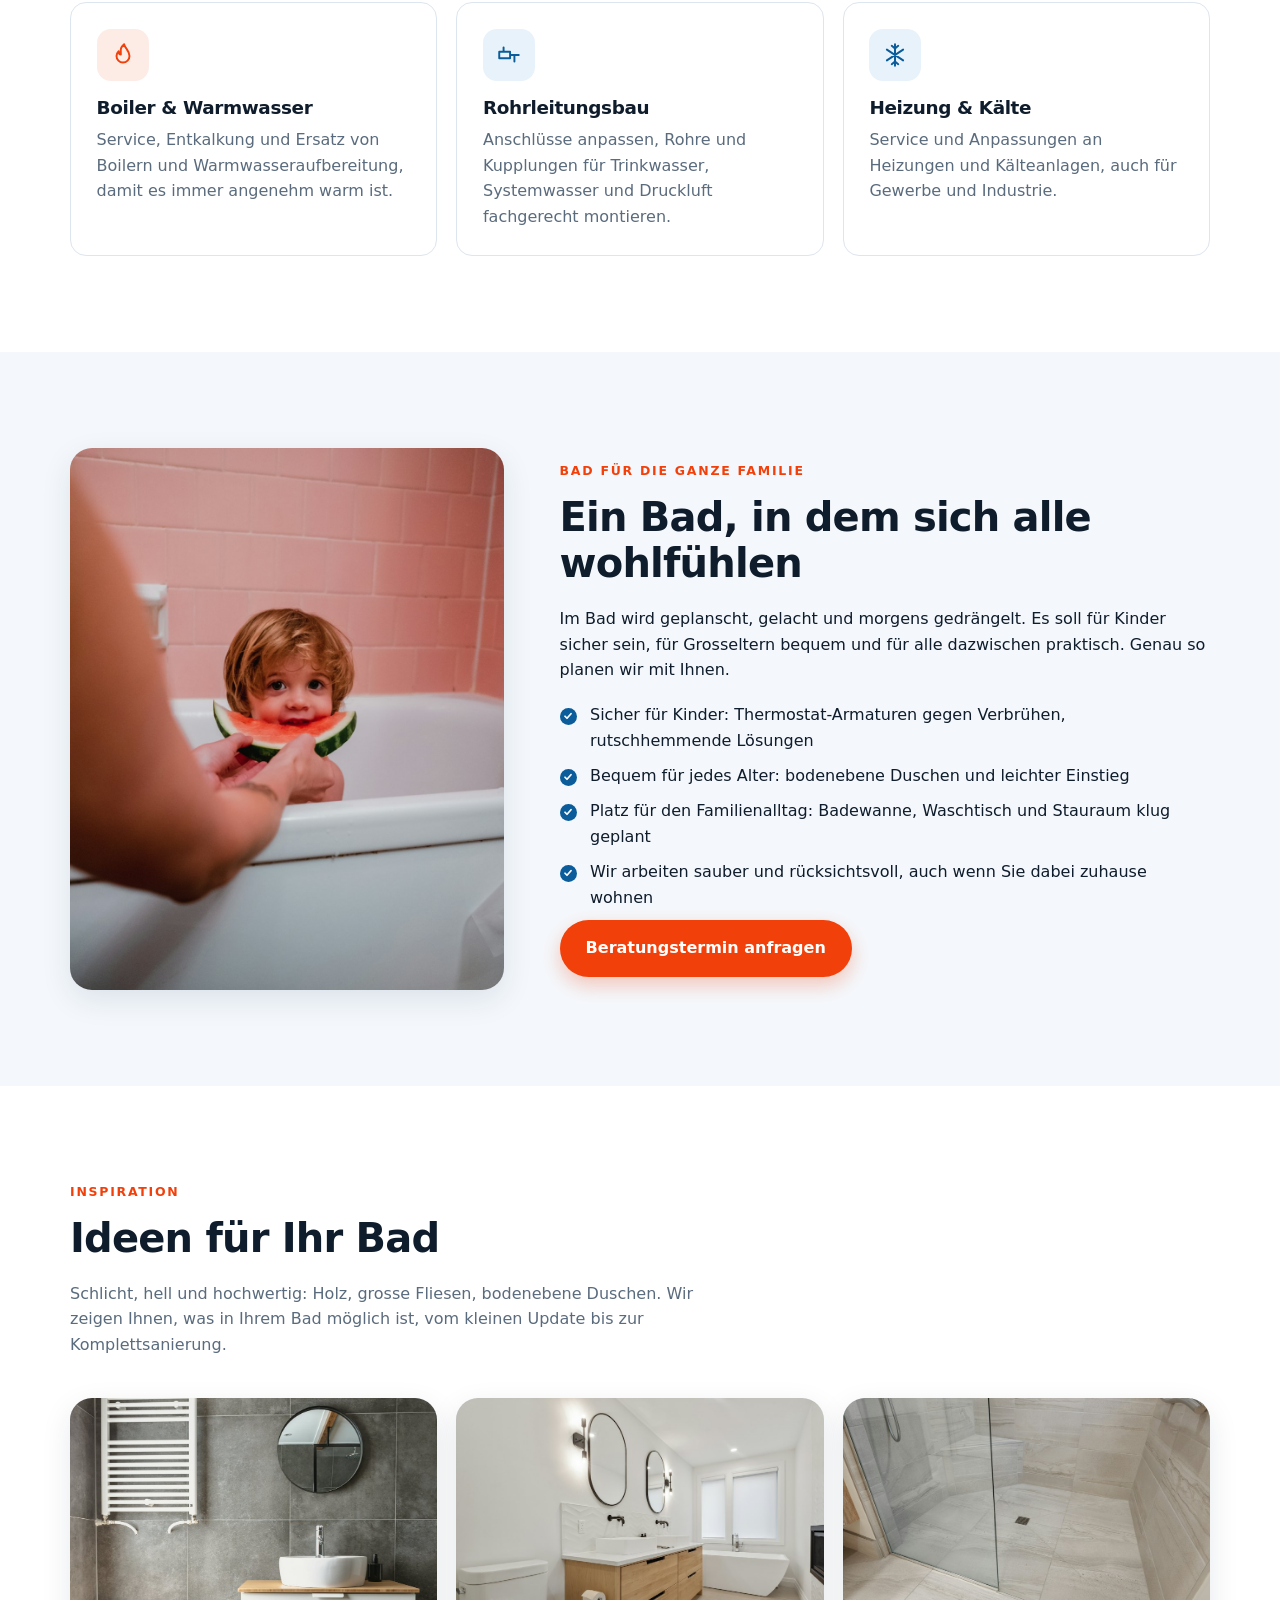
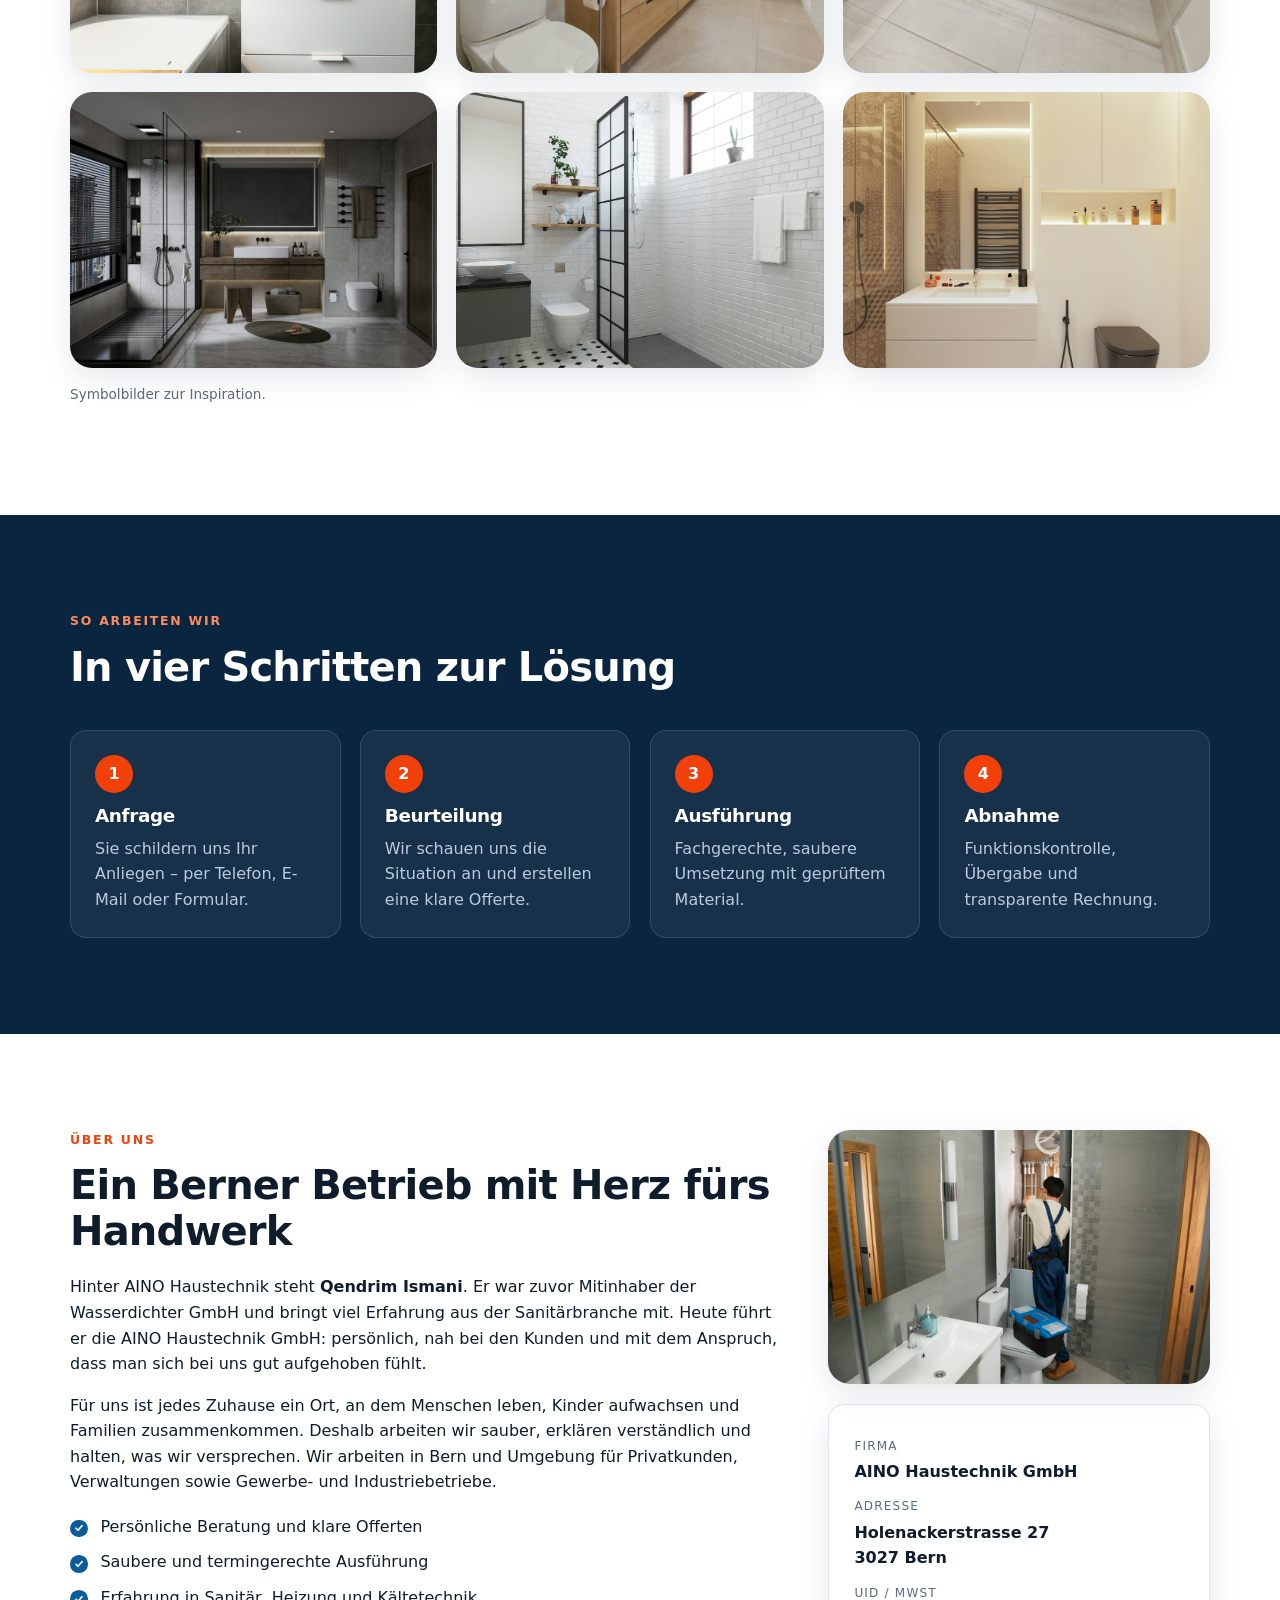
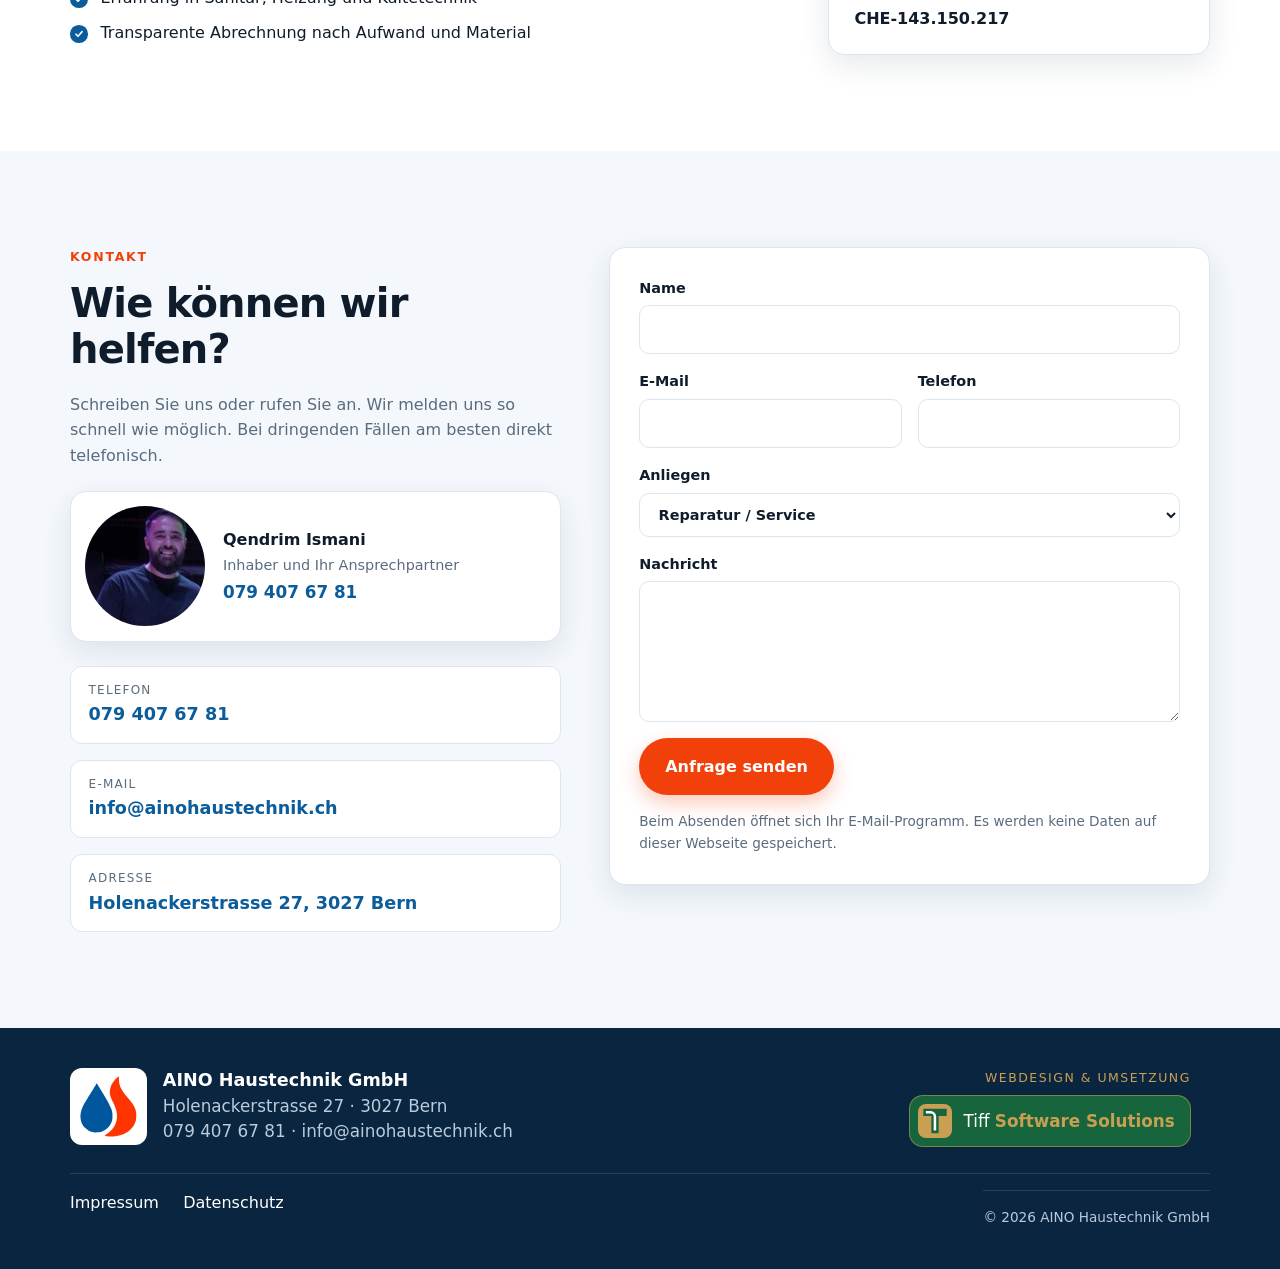
==== commit c98a444a: "Hero mit Bad-Hintergrund, einheitliche Navigation, Footer mit Logo in Textgroesse und TIFF-Credit Co" ====
--- a/index.html
+++ b/index.html
@@ -13,7 +13,8 @@
 <link rel="icon" type="image/png" href="assets/favicon.png?v=3">
 <link rel="apple-touch-icon" href="assets/apple-touch-icon.png?v=3">
 <script>document.documentElement.classList.add("js")</script>
-<link rel="stylesheet" href="style.css?v=5">
+<link rel="preload" as="image" href="assets/hero-bad.jpg" fetchpriority="high">
+<link rel="stylesheet" href="style.css?v=6">
 <script type="application/ld+json">
 {
   "@context": "https://schema.org",
@@ -48,15 +49,15 @@
       <a href="#ablauf">Ablauf</a>
       <a href="#ueber-uns">Über uns</a>
       <a href="#kontakt">Kontakt</a>
-      <a class="btn btn-accent btn-sm" href="tel:+41794076781">079 407 67 81</a>
+      <a class="nav-phone" href="tel:+41794076781" aria-label="Anrufen: 079 407 67 81" title="079 407 67 81"><svg viewBox="0 0 24 24" aria-hidden="true"><path d="M5 4h4l2 5-2.500 1.500a11 11 0 0 0 5 5L15 13l5 2v4a2 2 0 0 1-2 2A16 16 0 0 1 3 6a2 2 0 0 1 2-2Z"/></svg></a>
     </nav>
   </div>
 </header>
 
 <main id="inhalt">
 
-  <section class="hero">
-    <div class="wrap hero-grid">
+  <section class="hero hero-bg">
+    <div class="wrap hero-grid hero-single">
       <div class="hero-copy">
         <p class="eyebrow">Haustechnik in Bern · für Ihr Zuhause</p>
         <h1>Damit bei Ihnen zuhause <span class="hl">alles fliesst.</span></h1>
@@ -71,17 +72,7 @@
           <li><strong>Transparent</strong><span>Aufwand &amp; Material klar ausgewiesen</span></li>
         </ul>
       </div>
-      <div class="hero-visual">
-        <div class="orb" aria-hidden="true"></div>
-        <figure class="photo-frame hero-photo">
-          <img src="assets/hero-bad.jpg" alt="Helles Badezimmer mit freistehender Badewanne und Pflanzen" width="1500" height="1001" fetchpriority="high">
-          <figcaption class="photo-badge"><img src="assets/logo-symbol.svg?v=3" alt="" width="30" height="32"><span><strong>AINO Haustechnik</strong><br>Bern und Region</span></figcaption>
-        </figure>
-        <span class="bubble b1" aria-hidden="true"></span>
-        <span class="bubble b2" aria-hidden="true"></span>
-        <span class="bubble b3" aria-hidden="true"></span>
-      </div>
-    </div>
+      </div>
   </section>
 
   <section class="section" id="leistungen">
@@ -264,16 +255,23 @@
 
 <footer class="site-footer">
   <div class="wrap footer-inner">
-    <div>
-      <img src="assets/logo-symbol.svg?v=3" alt="" width="34" height="36">
-      <p><strong>AINO Haustechnik GmbH</strong><br>Holenackerstrasse 27 · 3027 Bern<br>079 407 67 81 · info@ainohaustechnik.ch</p>
-    </div>
-    <nav aria-label="Rechtliches">
-      <a href="impressum.html">Impressum</a>
-      <a href="datenschutz.html">Datenschutz</a>
-    </nav>
-    <p class="small">© <span id="year">2026</span> AINO Haustechnik GmbH</p>
-    <p class="small credit">Webdesign &amp; Umsetzung: <a href="https://tiff-software-solutions.com" target="_blank" rel="noopener">TIFF Software Solutions</a></p>
+    <div class="footer-top">
+      <div class="foot-brand">
+        <img src="assets/logo-symbol.svg?v=3" alt="AINO Haustechnik GmbH" width="34" height="36">
+        <p><strong>AINO Haustechnik GmbH</strong><br>Holenackerstrasse 27 · 3027 Bern<br>079 407 67 81 · info@ainohaustechnik.ch</p>
+      </div>
+      <a class="tiff-credit" href="https://tiff-software-solutions.com" target="_blank" rel="noopener" aria-label="Webdesign und Umsetzung: TIFF Software Solutions">
+        <span class="tiff-label">Webdesign &amp; Umsetzung</span>
+        <span class="tiff-brand"><img src="assets/tiff-logo.svg" alt="" width="34" height="34"><span>Tiff <b>Software Solutions</b></span></span>
+      </a>
+    </div>
+    <div class="footer-bottom">
+      <nav aria-label="Rechtliches">
+        <a href="impressum.html">Impressum</a>
+        <a href="datenschutz.html">Datenschutz</a>
+      </nav>
+      <p class="small">© <span id="year">2026</span> AINO Haustechnik GmbH</p>
+    </div>
   </div>
 </footer>
 
--- a/style.css
+++ b/style.css
@@ -242,3 +242,63 @@
 .about-card dl{border-top:0;padding-top:0}
 
 .gallery .photo-frame img{aspect-ratio:4/3;object-fit:cover}
+
+/* ===== Hero mit grossem Bad im Hintergrund ===== */
+.hero.hero-bg{
+  background:
+    linear-gradient(90deg,rgba(10,37,64,.92) 0%,rgba(10,37,64,.78) 45%,rgba(10,37,64,.25) 100%),
+    url("assets/hero-bad.jpg") center/cover no-repeat;
+  min-height:clamp(520px,82vh,760px);display:flex;align-items:center;
+  padding:clamp(3rem,9vw,7rem) 0}
+.hero-single{display:block}
+.hero-single .hero-copy{max-width:640px}
+.hero-single .lead{color:#e3ecf5}
+@media (max-width:860px){
+  .hero.hero-bg{background:linear-gradient(180deg,rgba(10,37,64,.9) 0%,rgba(10,37,64,.78) 100%),url("assets/hero-bad.jpg") 70% center/cover no-repeat;min-height:0}
+}
+
+/* ===== Navigation: alle Punkte gleich gross und gleich gestaltet ===== */
+.header-inner{height:76px}
+.site-header.scrolled .header-inner{height:64px}
+.nav{gap:.6rem}
+.site-header .nav a{display:inline-flex;align-items:center;justify-content:center;height:46px;padding:0 1.3rem;border-radius:999px;background:var(--blue-soft);color:var(--navy);font-size:1.08rem;font-weight:700;text-decoration:none;border:0;box-shadow:none;transition:background .2s,color .2s,transform .15s}
+.site-header .nav a::after{display:none}
+.site-header .nav a:hover{background:var(--navy);color:#fff;transform:translateY(-1px)}
+.site-header .nav a.active{background:var(--navy);color:#fff}
+.site-header .nav a.nav-phone{width:46px;padding:0}
+.nav-phone svg{width:22px;height:22px;fill:none;stroke:var(--accent);stroke-width:2;stroke-linecap:round;stroke-linejoin:round;transition:stroke .2s}
+.site-header .nav a.nav-phone:hover svg{stroke:#fff}
+@media (max-width:860px){
+  .header-inner{height:68px}
+  .site-header .nav a{height:52px;justify-content:flex-start;border-radius:14px;padding:0 1.1rem;border:0;margin-bottom:.5rem}
+  .site-header .nav a.nav-phone{display:none}
+  .nav{gap:0}
+}
+
+/* ===== Footer: Logo so hoch wie der Text, TIFF-Credit rechts ===== */
+.site-footer .footer-inner{display:block}
+.footer-top{display:flex;justify-content:space-between;align-items:flex-start;gap:1.5rem 2rem;flex-wrap:wrap}
+.foot-brand{display:flex;align-items:stretch;gap:1rem}
+.foot-brand img{height:auto;width:auto;aspect-ratio:1;align-self:stretch;background:#fff;border-radius:12px;padding:8px;object-fit:contain}
+.foot-brand p{margin:0;line-height:1.5;font-size:1.05rem}
+.foot-brand p strong{font-size:1.15rem}
+.tiff-credit{display:flex;flex-direction:column;align-items:flex-end;gap:.45rem;margin:0;text-decoration:none}
+.tiff-credit:hover{text-decoration:none}
+.tiff-label{font-size:.78rem;text-transform:uppercase;letter-spacing:.12em;color:#c9a053}
+.tiff-brand{display:flex;align-items:center;gap:.7rem;background:#16653c;border:1px solid rgba(201,160,83,.55);border-radius:14px;padding:.5rem .95rem .5rem .55rem;color:#fff;font-size:1.05rem;transition:background .2s,transform .2s}
+.tiff-brand img{width:34px;height:34px;border-radius:8px;background:none;padding:0}
+.tiff-brand b{color:#c9a053;font-weight:700}
+.tiff-credit:hover .tiff-brand{background:#0f4b2c;transform:translateY(-2px)}
+.footer-bottom{display:flex;justify-content:space-between;align-items:center;flex-wrap:wrap;gap:.6rem 1.5rem;margin-top:1.6rem;border-top:1px solid rgba(255,255,255,.12);padding-top:1rem}
+.footer-bottom p{margin:0}
+@media (max-width:860px){
+  .footer-top{flex-direction:column}
+  .tiff-credit{align-items:flex-start}
+}
+
+/* Footer-Logo exakt so hoch wie die drei Textzeilen (3 x 1.6rem) */
+.foot-brand{align-items:flex-start}
+.foot-brand img{width:4.8rem;height:4.8rem;aspect-ratio:auto;align-self:flex-start;padding:.5rem;border-radius:12px;flex:none}
+.foot-brand p{line-height:1.6rem;font-size:1.05rem;white-space:nowrap}
+.foot-brand p strong{font-size:1.1rem}
+@media (max-width:480px){.foot-brand p{white-space:normal}}
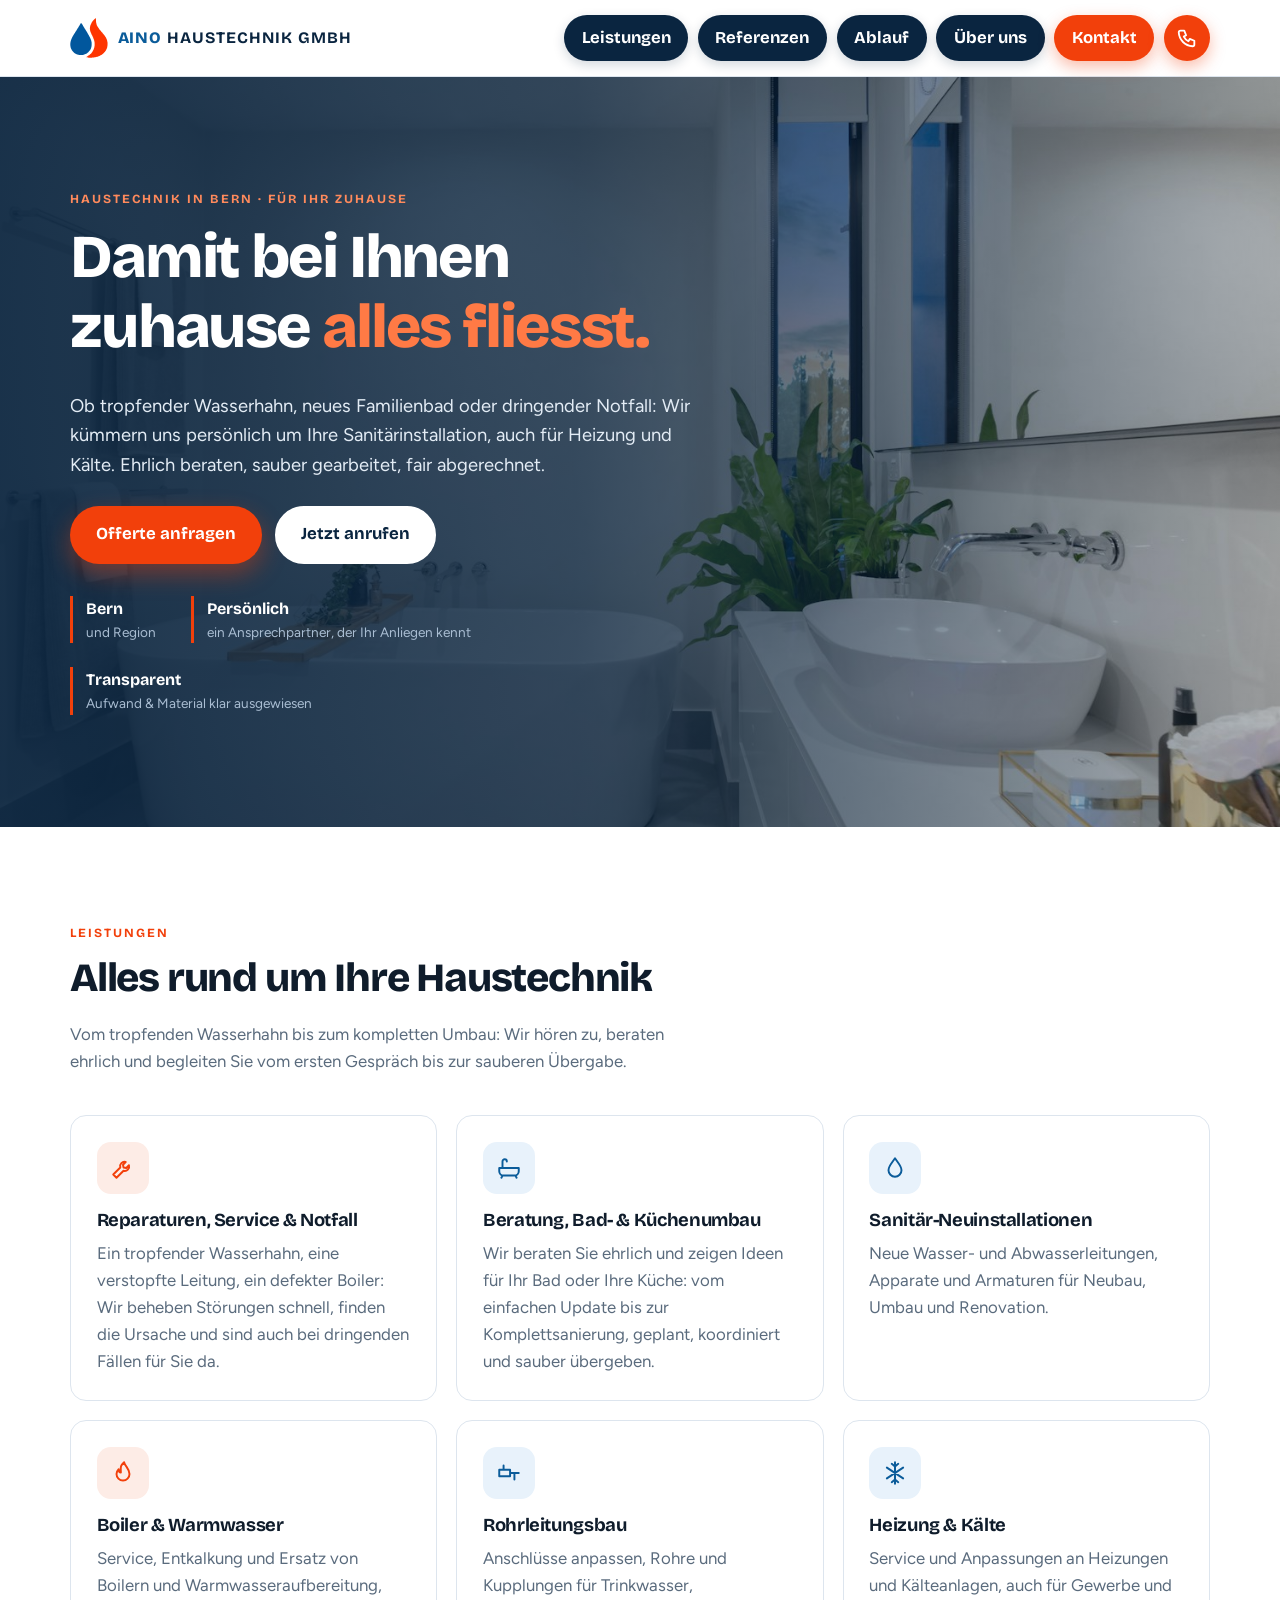
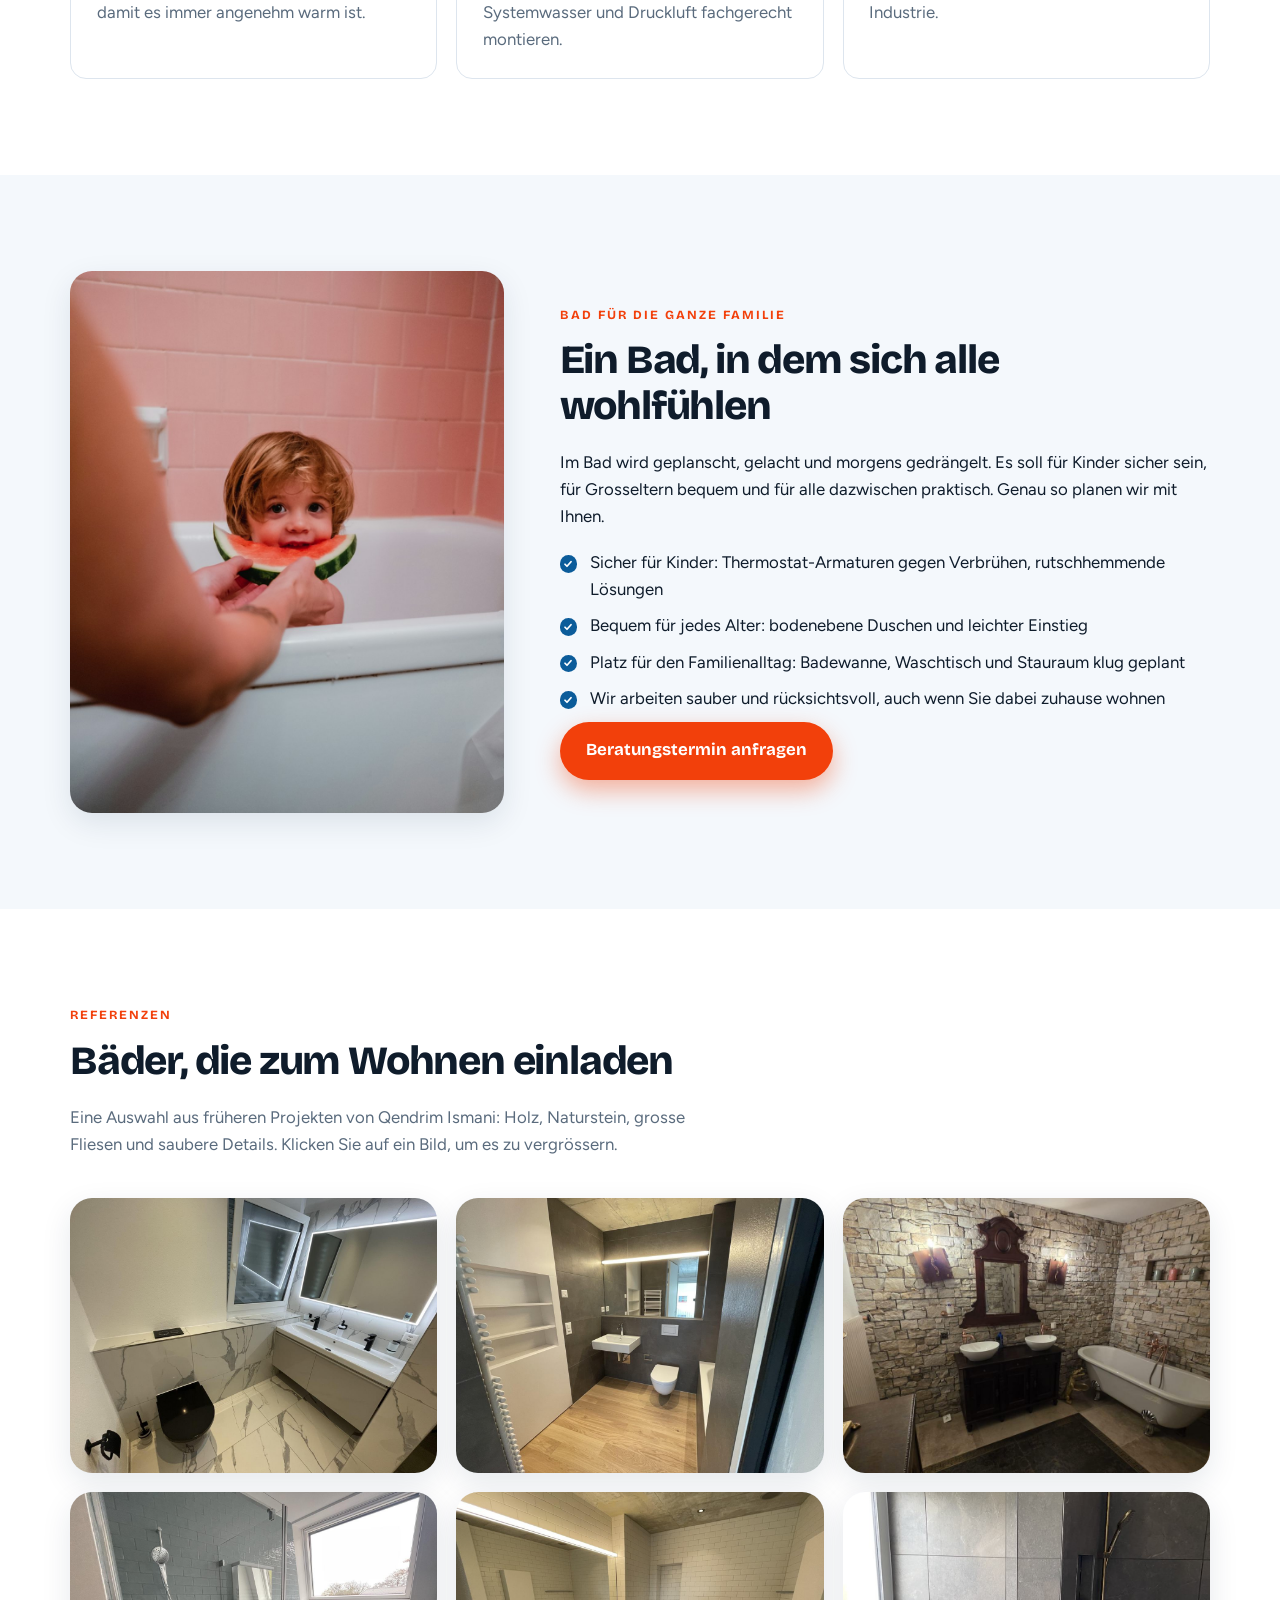
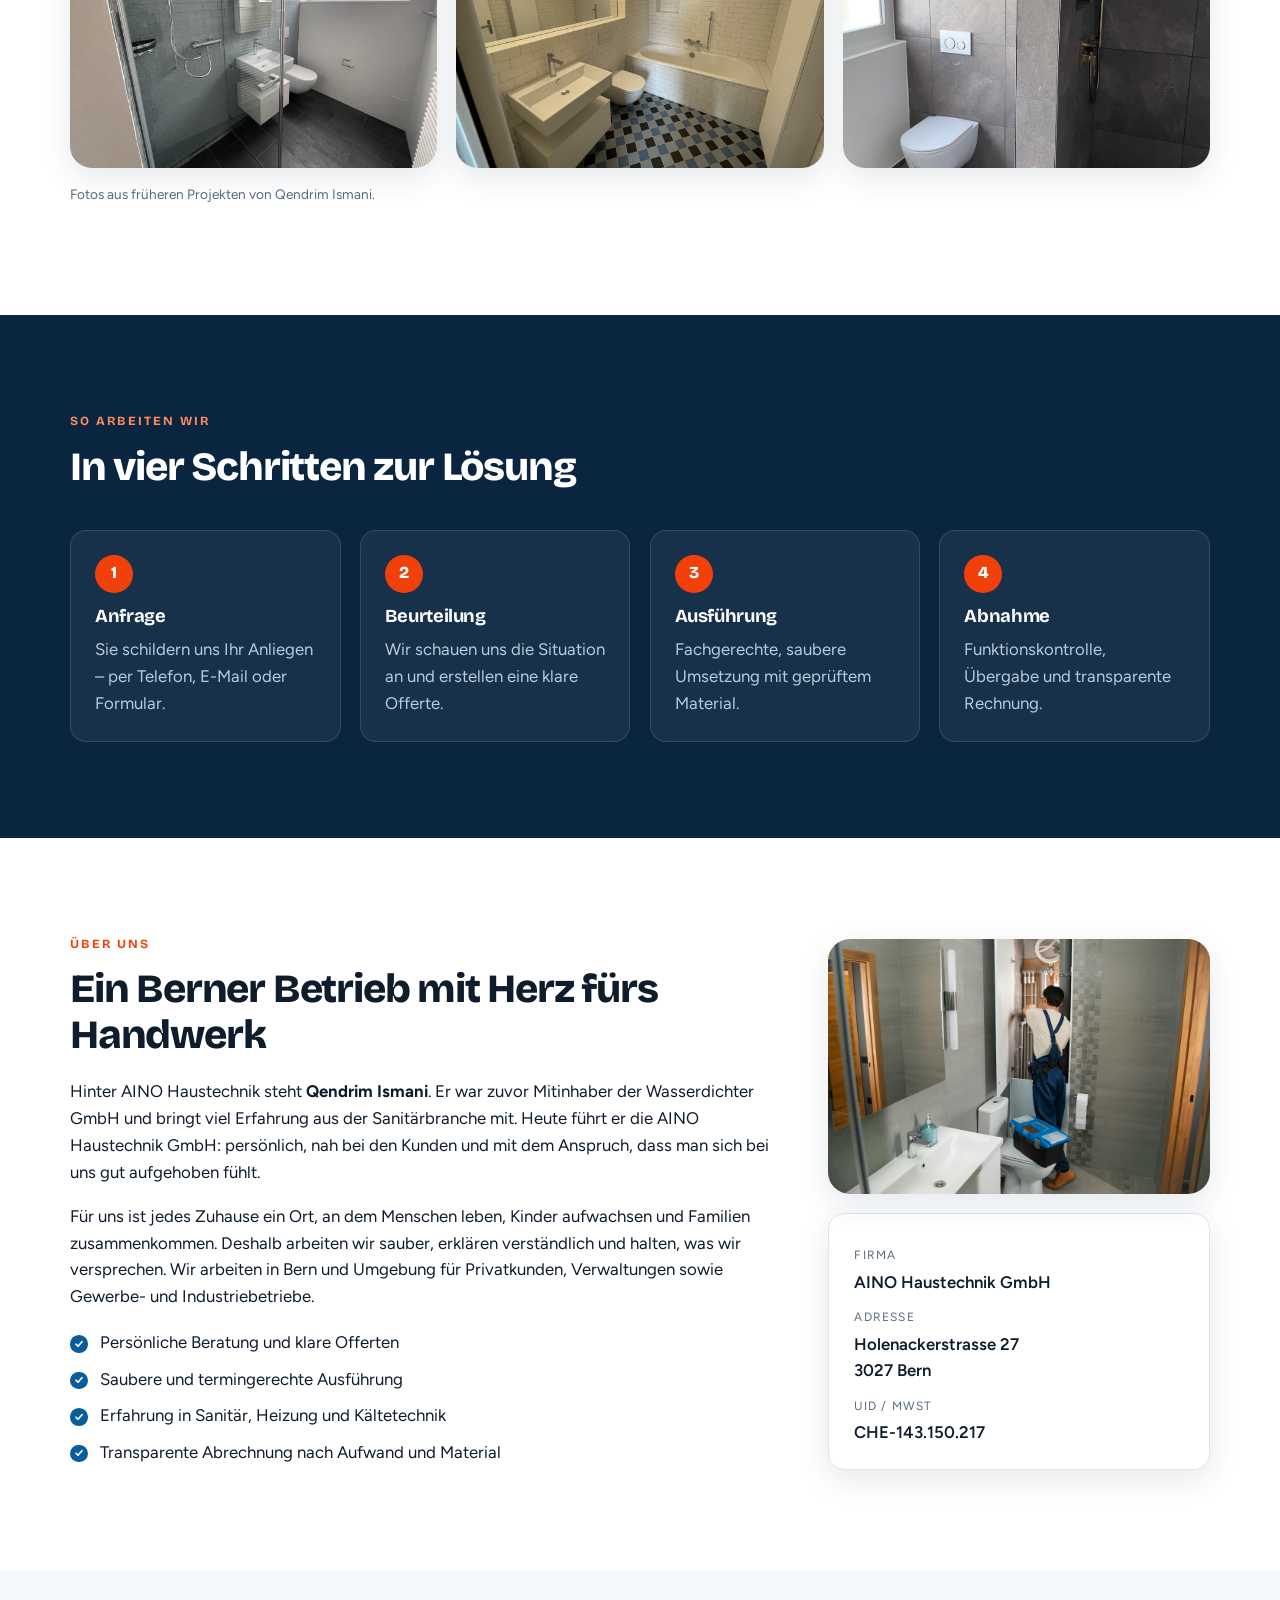
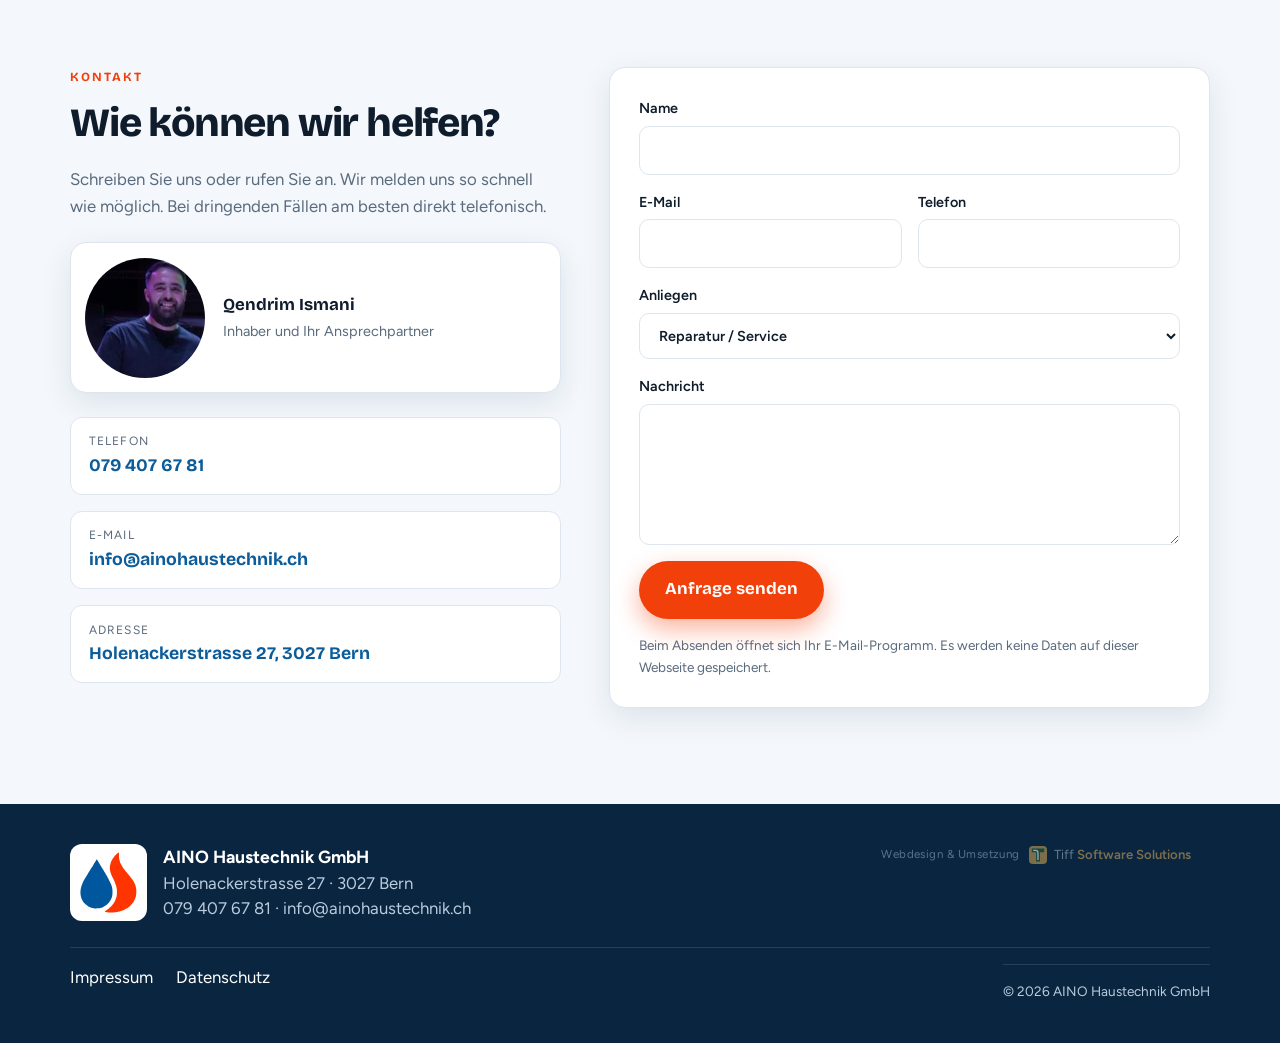
==== commit 2e7f381e: "Neue Schriften, Referenzen, Klick-Effekte, Logo folgt der Maus, dezenter TIFF-Credit, Kontrast bei K" ====
--- a/index.html
+++ b/index.html
@@ -14,7 +14,9 @@
 <link rel="apple-touch-icon" href="assets/apple-touch-icon.png?v=3">
 <script>document.documentElement.classList.add("js")</script>
 <link rel="preload" as="image" href="assets/hero-bad.jpg" fetchpriority="high">
-<link rel="stylesheet" href="style.css?v=6">
+<link rel="preload" as="font" type="font/woff2" href="assets/fonts/bricolage-grotesque-latin-800-normal.woff2" crossorigin>
+<link rel="preload" as="font" type="font/woff2" href="assets/fonts/figtree-latin-400-normal.woff2" crossorigin>
+<link rel="stylesheet" href="style.css?v=7">
 <script type="application/ld+json">
 {
   "@context": "https://schema.org",
@@ -41,11 +43,12 @@
   <div class="wrap header-inner">
     <a class="brand" href="#top" aria-label="AINO Haustechnik GmbH – Startseite">
       <img src="assets/logo-symbol.svg?v=3" alt="" width="38" height="40">
-      <span><strong>AINO</strong> Haustechnik</span>
+      <span class="brand-text"><strong>AINO</strong> HAUSTECHNIK GMBH</span>
     </a>
     <button class="nav-toggle" aria-expanded="false" aria-controls="nav" aria-label="Menü öffnen"><span></span><span></span><span></span></button>
     <nav id="nav" class="nav" aria-label="Hauptnavigation">
       <a href="#leistungen">Leistungen</a>
+      <a href="#referenzen">Referenzen</a>
       <a href="#ablauf">Ablauf</a>
       <a href="#ueber-uns">Über uns</a>
       <a href="#kontakt">Kontakt</a>
@@ -149,22 +152,22 @@
     </div>
   </section>
 
-  <section class="section" id="inspiration">
+  <section class="section" id="referenzen">
     <div class="wrap">
       <div class="section-head" data-reveal>
-        <p class="eyebrow">Inspiration</p>
-        <h2>Ideen für Ihr Bad</h2>
-        <p class="muted">Schlicht, hell und hochwertig: Holz, grosse Fliesen, bodenebene Duschen. Wir zeigen Ihnen, was in Ihrem Bad möglich ist, vom kleinen Update bis zur Komplettsanierung.</p>
+        <p class="eyebrow">Referenzen</p>
+        <h2>Bäder, die zum Wohnen einladen</h2>
+        <p class="muted">Eine Auswahl aus früheren Projekten von Qendrim Ismani: Holz, Naturstein, grosse Fliesen und saubere Details. Klicken Sie auf ein Bild, um es zu vergrössern.</p>
       </div>
       <div class="gallery">
-        <figure class="photo-frame" data-reveal><img src="assets/bad-grau-holz.jpg" alt="Modernes Bad mit grossen grauen Fliesen und weissem Waschtisch mit Holzplatte" width="1000" height="750" loading="lazy"></figure>
-        <figure class="photo-frame" data-reveal><img src="assets/bad-weiss-holz.jpg" alt="Helles Bad mit Doppelwaschtisch aus Holz und freistehender Badewanne" width="1000" height="750" loading="lazy"></figure>
-        <figure class="photo-frame" data-reveal><img src="assets/bad-dusche-bodeneben.jpg" alt="Bodenebene Dusche mit grossformatigen hellen Fliesen" width="1000" height="750" loading="lazy"></figure>
-        <figure class="photo-frame" data-reveal><img src="assets/bad-grossformat.jpg" alt="Grosszügiges Bad in Grau mit Regendusche und Wandwaschtisch" width="1000" height="750" loading="lazy"></figure>
-        <figure class="photo-frame" data-reveal><img src="assets/bad-weiss-schwarz.jpg" alt="Weisses Bad mit Metrofliesen und schwarzem Duschrahmen" width="1000" height="750" loading="lazy"></figure>
-        <figure class="photo-frame" data-reveal><img src="assets/bad-hell-nische.jpg" alt="Helles Bad mit Duschbereich, Wandnische und indirektem Licht" width="1000" height="750" loading="lazy"></figure>
-      </div>
-      <p class="small muted gallery-note">Symbolbilder zur Inspiration.</p>
+        <figure class="photo-frame ref" data-reveal data-lightbox><img src="assets/ref-marmor.jpg" alt="Bad mit Marmor-Optik, Wandspiegel und Doppelwaschtisch" width="1200" height="900" loading="lazy"><figcaption>Marmor-Optik und Wandspiegel</figcaption></figure>
+        <figure class="photo-frame ref" data-reveal data-lightbox><img src="assets/ref-holz-nische.jpg" alt="Bad mit Holzboden, grauen Wandfliesen und Handtuchradiator" width="1200" height="900" loading="lazy"><figcaption>Holzboden, Nische und Handtuchradiator</figcaption></figure>
+        <figure class="photo-frame ref" data-reveal data-lightbox><img src="assets/ref-naturstein.jpg" alt="Bad mit Natursteinwand und freistehender Badewanne" width="1200" height="900" loading="lazy"><figcaption>Natursteinwand mit freistehender Wanne</figcaption></figure>
+        <figure class="photo-frame ref" data-reveal data-lightbox><img src="assets/ref-dusche-fenster.jpg" alt="Dusche mit Glasabtrennung und Fenster" width="1200" height="900" loading="lazy"><figcaption>Dusche mit Glas und Tageslicht</figcaption></figure>
+        <figure class="photo-frame ref" data-reveal data-lightbox><img src="assets/ref-metro.jpg" alt="Bad mit weissen Metro-Fliesen und Bodenmuster" width="1200" height="900" loading="lazy"><figcaption>Metro-Fliesen und Bodenmuster</figcaption></figure>
+        <figure class="photo-frame ref" data-reveal data-lightbox><img src="assets/ref-dusche-gold.jpg" alt="Dusche mit Natursteinfliesen und goldener Armatur" width="1200" height="900" loading="lazy"><figcaption>Natursteinfliesen mit goldener Armatur</figcaption></figure>
+      </div>
+      <p class="small muted gallery-note">Fotos aus früheren Projekten von Qendrim Ismani.</p>
     </div>
   </section>
 
@@ -220,7 +223,7 @@
         <p class="muted">Schreiben Sie uns oder rufen Sie an. Wir melden uns so schnell wie möglich. Bei dringenden Fällen am besten direkt telefonisch.</p>
         <div class="person" data-reveal>
           <img src="assets/qendrim.jpg" alt="Qendrim Ismani, Inhaber AINO Haustechnik" width="395" height="540" loading="lazy">
-          <div><strong>Qendrim Ismani</strong><span>Inhaber und Ihr Ansprechpartner</span><a href="tel:+41794076781">079 407 67 81</a></div>
+          <div><strong>Qendrim Ismani</strong><span>Inhaber und Ihr Ansprechpartner</span></div>
         </div>
         <ul class="contact-list">
           <li><span>Telefon</span><a href="tel:+41794076781">079 407 67 81</a></li>
@@ -260,10 +263,7 @@
         <img src="assets/logo-symbol.svg?v=3" alt="AINO Haustechnik GmbH" width="34" height="36">
         <p><strong>AINO Haustechnik GmbH</strong><br>Holenackerstrasse 27 · 3027 Bern<br>079 407 67 81 · info@ainohaustechnik.ch</p>
       </div>
-      <a class="tiff-credit" href="https://tiff-software-solutions.com" target="_blank" rel="noopener" aria-label="Webdesign und Umsetzung: TIFF Software Solutions">
-        <span class="tiff-label">Webdesign &amp; Umsetzung</span>
-        <span class="tiff-brand"><img src="assets/tiff-logo.svg" alt="" width="34" height="34"><span>Tiff <b>Software Solutions</b></span></span>
-      </a>
+      <a class="tiff-credit" href="https://tiff-software-solutions.com" target="_blank" rel="noopener" aria-label="Webdesign und Umsetzung: TIFF Software Solutions"><span class="tiff-brand"><span class="tiff-label">Webdesign &amp; Umsetzung</span><img src="assets/tiff-logo.svg" alt="" width="18" height="18"><span>Tiff <b>Software Solutions</b></span></span></a>
     </div>
     <div class="footer-bottom">
       <nav aria-label="Rechtliches">
@@ -283,6 +283,7 @@
   <span>Jetzt anrufen</span>
 </a>
 
-<script src="script.js?v=3"></script>
+<div class="logo-follow" aria-hidden="true"><img src="assets/logo-symbol.svg?v=3" alt="" width="20" height="21"></div>
+<script src="script.js?v=7"></script>
 </body>
 </html>
--- a/style.css
+++ b/style.css
@@ -302,3 +302,74 @@
 .foot-brand p{line-height:1.6rem;font-size:1.05rem;white-space:nowrap}
 .foot-brand p strong{font-size:1.1rem}
 @media (max-width:480px){.foot-brand p{white-space:normal}}
+
+/* ===== Schriften (lokal gehostet, keine Drittanbieter) ===== */
+@font-face{font-family:"Bricolage Grotesque";font-weight:700;font-style:normal;font-display:swap;src:url("assets/fonts/bricolage-grotesque-latin-700-normal.woff2") format("woff2")}
+@font-face{font-family:"Bricolage Grotesque";font-weight:800;font-style:normal;font-display:swap;src:url("assets/fonts/bricolage-grotesque-latin-800-normal.woff2") format("woff2")}
+@font-face{font-family:"Figtree";font-weight:400;font-style:normal;font-display:swap;src:url("assets/fonts/figtree-latin-400-normal.woff2") format("woff2")}
+@font-face{font-family:"Figtree";font-weight:600;font-style:normal;font-display:swap;src:url("assets/fonts/figtree-latin-600-normal.woff2") format("woff2")}
+@font-face{font-family:"Figtree";font-weight:700;font-style:normal;font-display:swap;src:url("assets/fonts/figtree-latin-700-normal.woff2") format("woff2")}
+:root{--font:"Figtree",system-ui,-apple-system,"Segoe UI",Roboto,Arial,sans-serif;--display:"Bricolage Grotesque","Figtree",system-ui,sans-serif}
+body{font-family:var(--font);font-size:1.05rem}
+h1,h2,h3,.brand,.eyebrow,.btn,.num,.hero-facts strong,.site-header .nav a,.person strong,.contact-list a{font-family:var(--display)}
+h1{font-weight:800;letter-spacing:-.035em}
+h2{font-weight:800;letter-spacing:-.03em}
+h3{font-weight:700}
+.eyebrow{letter-spacing:.16em}
+
+/* ===== Logo oben: AINO HAUSTECHNIK GMBH ===== */
+.brand{font-size:1rem;font-weight:700;letter-spacing:.06em;text-transform:uppercase}
+.brand strong{font-weight:800}
+@media (max-width:480px){.brand{font-size:.82rem;letter-spacing:.04em;gap:.45rem}.brand img{height:34px}}
+
+/* ===== Mehr Kontrast bei den Knoepfen ===== */
+.site-header .nav a{background:var(--navy);color:#fff;font-size:1.04rem;padding:0 1.1rem;box-shadow:0 4px 12px rgba(10,37,64,.18)}
+.site-header .nav a:hover{background:var(--blue);color:#fff}
+.site-header .nav a.active{background:var(--accent);color:#fff;box-shadow:0 6px 16px rgba(242,64,11,.35)}
+.site-header .nav a.nav-phone{background:var(--accent);box-shadow:0 6px 16px rgba(242,64,11,.35)}
+.site-header .nav a.nav-phone:hover{background:var(--accent-dark)}
+.nav-phone svg,.site-header .nav a.nav-phone:hover svg{stroke:#fff}
+.site-header .nav a:active{transform:scale(.94)}
+.hero .btn-ghost{background:#fff;color:var(--navy);border-color:#fff}
+.hero .btn-ghost:hover{background:var(--blue-soft)}
+.btn-accent{box-shadow:0 10px 24px rgba(242,64,11,.4)}
+@media (max-width:1040px){.site-header .nav a{padding:0 .85rem;font-size:.98rem}.nav{gap:.4rem}}
+
+/* ===== TIFF-Credit dezent ===== */
+.tiff-credit{opacity:.6;gap:0;align-items:flex-end;transition:opacity .25s}
+.tiff-credit:hover{opacity:1}
+.tiff-brand,.tiff-credit:hover .tiff-brand{background:none;border:0;padding:0;border-radius:0;transform:none;font-size:.82rem;color:#9fb3c8;display:flex;align-items:center;gap:.4rem;flex-wrap:wrap;justify-content:flex-end}
+.tiff-label{font-size:.72rem;letter-spacing:.04em;text-transform:none;color:#8fa6bd;margin-right:.2rem}
+.tiff-brand img{width:18px;height:18px;border-radius:4px;padding:0;background:none}
+.tiff-brand b{color:#c9a053;font-weight:600}
+
+/* ===== Referenzen ===== */
+.ref{cursor:zoom-in}
+.ref img{aspect-ratio:4/3;object-fit:cover;width:100%;height:100%}
+.ref figcaption{position:absolute;left:0;right:0;bottom:0;padding:1.6rem 1rem .8rem;background:linear-gradient(180deg,transparent,rgba(10,37,64,.85));color:#fff;font-weight:600;font-size:.95rem;transform:translateY(100%);transition:transform .3s}
+.ref:hover figcaption,.ref:focus-within figcaption{transform:none}
+@media (hover:none){.ref figcaption{transform:none}}
+
+/* ===== Klick-Effekte ===== */
+.drop{position:fixed;width:10px;height:10px;border-radius:50% 50% 50% 0;pointer-events:none;z-index:9998;transform:translate(-50%,-50%) rotate(-45deg);animation:drop .8s cubic-bezier(.2,.7,.3,1) forwards}
+.drop.fire{background:var(--accent);border-radius:50% 50% 0 50%}
+.drop.water{background:var(--blue)}
+@keyframes drop{0%{opacity:1;transform:translate(-50%,-50%) scale(.6) rotate(-45deg)}100%{opacity:0;transform:translate(calc(-50% + var(--dx)),calc(-50% + var(--dy))) scale(1.3) rotate(-45deg)}}
+.pulse{animation:pulse .45s ease}
+@keyframes pulse{0%{transform:scale(1)}35%{transform:scale(.96)}70%{transform:scale(1.025)}100%{transform:scale(1)}}
+.lightbox{position:fixed;inset:0;z-index:9000;display:grid;place-items:center;background:rgba(6,20,36,.92);opacity:0;pointer-events:none;transition:opacity .25s;padding:1rem}
+.lightbox.open{opacity:1;pointer-events:auto}
+.lightbox figure{margin:0;max-width:min(1100px,94vw);transform:scale(.92);transition:transform .3s cubic-bezier(.2,.8,.3,1)}
+.lightbox.open figure{transform:none}
+.lightbox img{max-height:80vh;width:auto;max-width:100%;margin:0 auto;border-radius:14px;box-shadow:0 30px 80px rgba(0,0,0,.5)}
+.lightbox figcaption{color:#dbe7f3;text-align:center;margin-top:.8rem;font-weight:600}
+.lightbox button{position:absolute;background:#fff;color:var(--navy);border:0;width:48px;height:48px;border-radius:50%;font-size:1.5rem;cursor:pointer;display:grid;place-items:center;transition:transform .15s,background .15s}
+.lightbox button:hover{background:var(--accent);color:#fff;transform:scale(1.08)}
+.lb-close{top:18px;right:18px}.lb-prev{left:18px;top:50%}.lb-next{right:18px;top:50%}
+
+/* ===== Logo folgt der Maus (traege) ===== */
+.logo-follow{position:fixed;left:0;top:0;width:18px;height:19px;pointer-events:none;z-index:9997;opacity:0;transition:opacity .3s;will-change:transform}
+.logo-follow img{width:100%;height:100%;object-fit:contain;filter:drop-shadow(0 2px 4px rgba(10,37,64,.3))}
+.logo-follow.on{opacity:.95}
+@media (hover:none),(pointer:coarse){.logo-follow{display:none}}
+@media (prefers-reduced-motion:reduce){.logo-follow,.drop{display:none}.pulse{animation:none}}
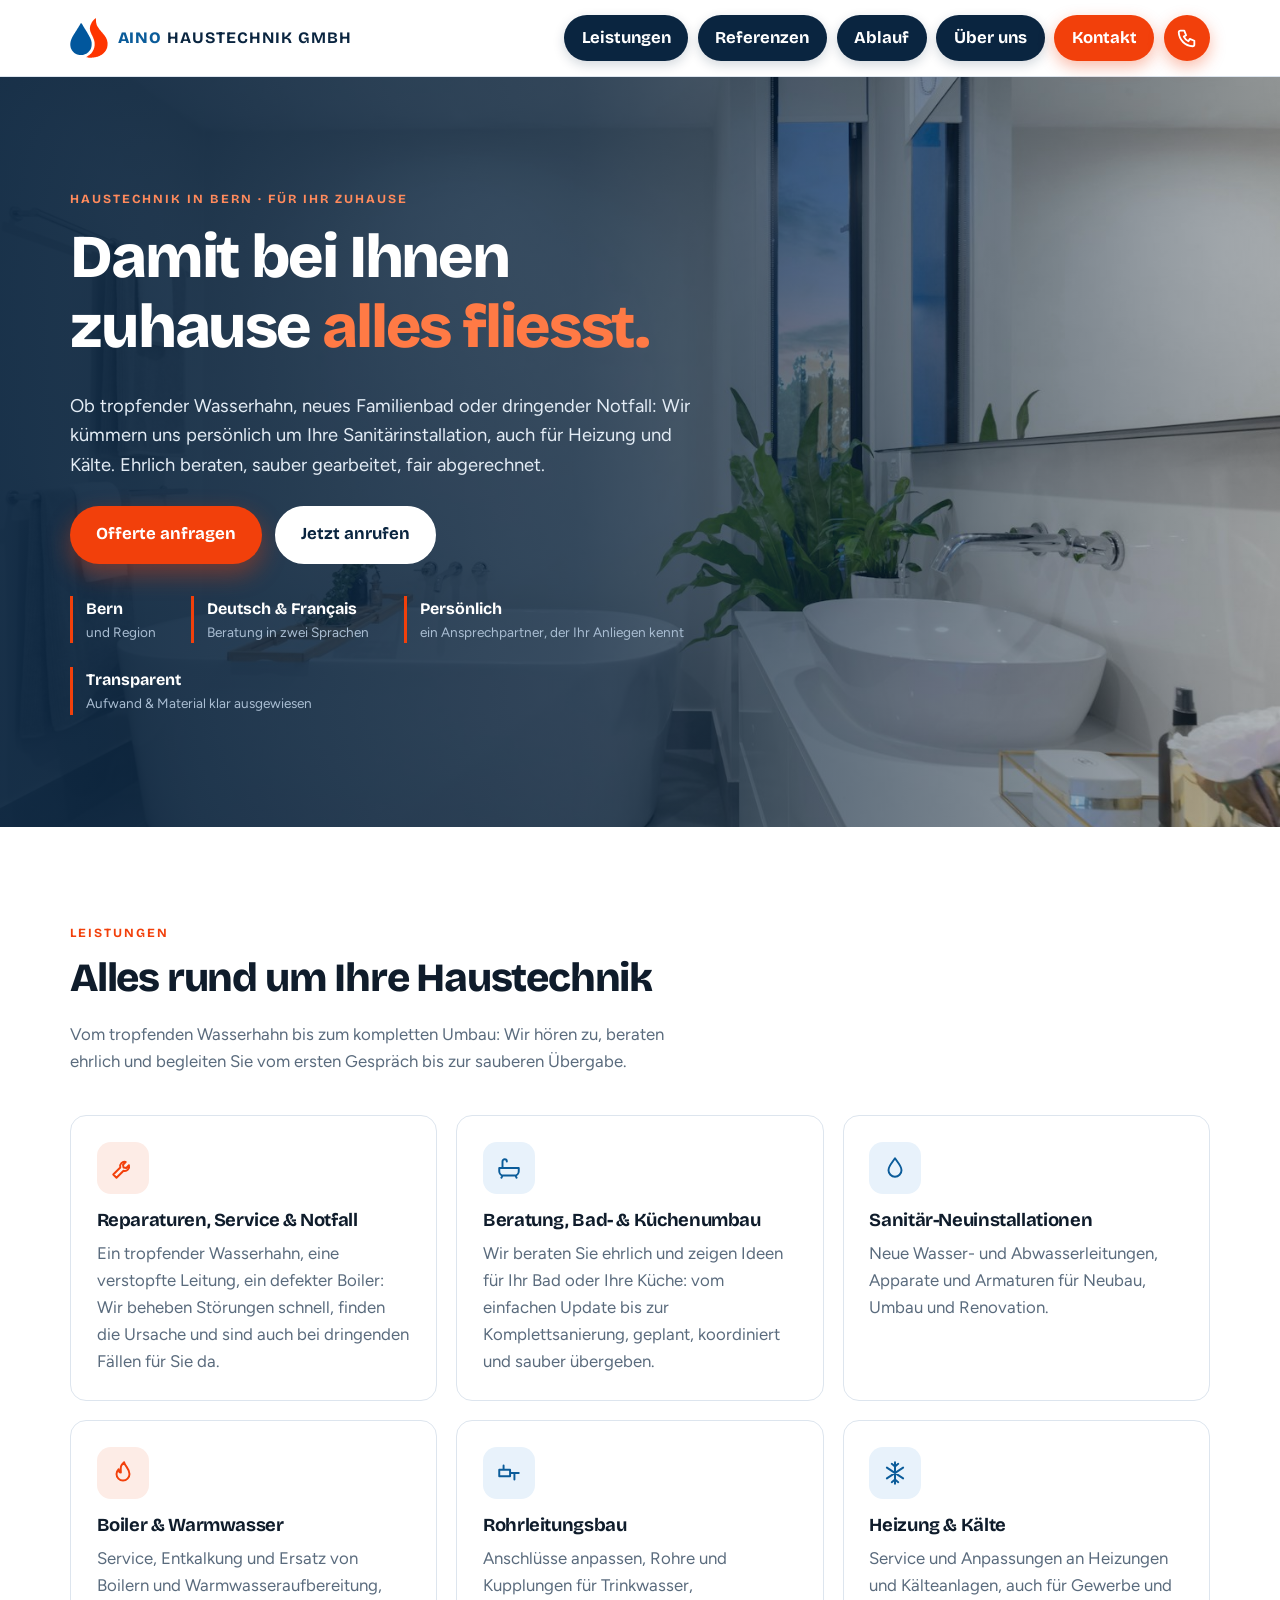
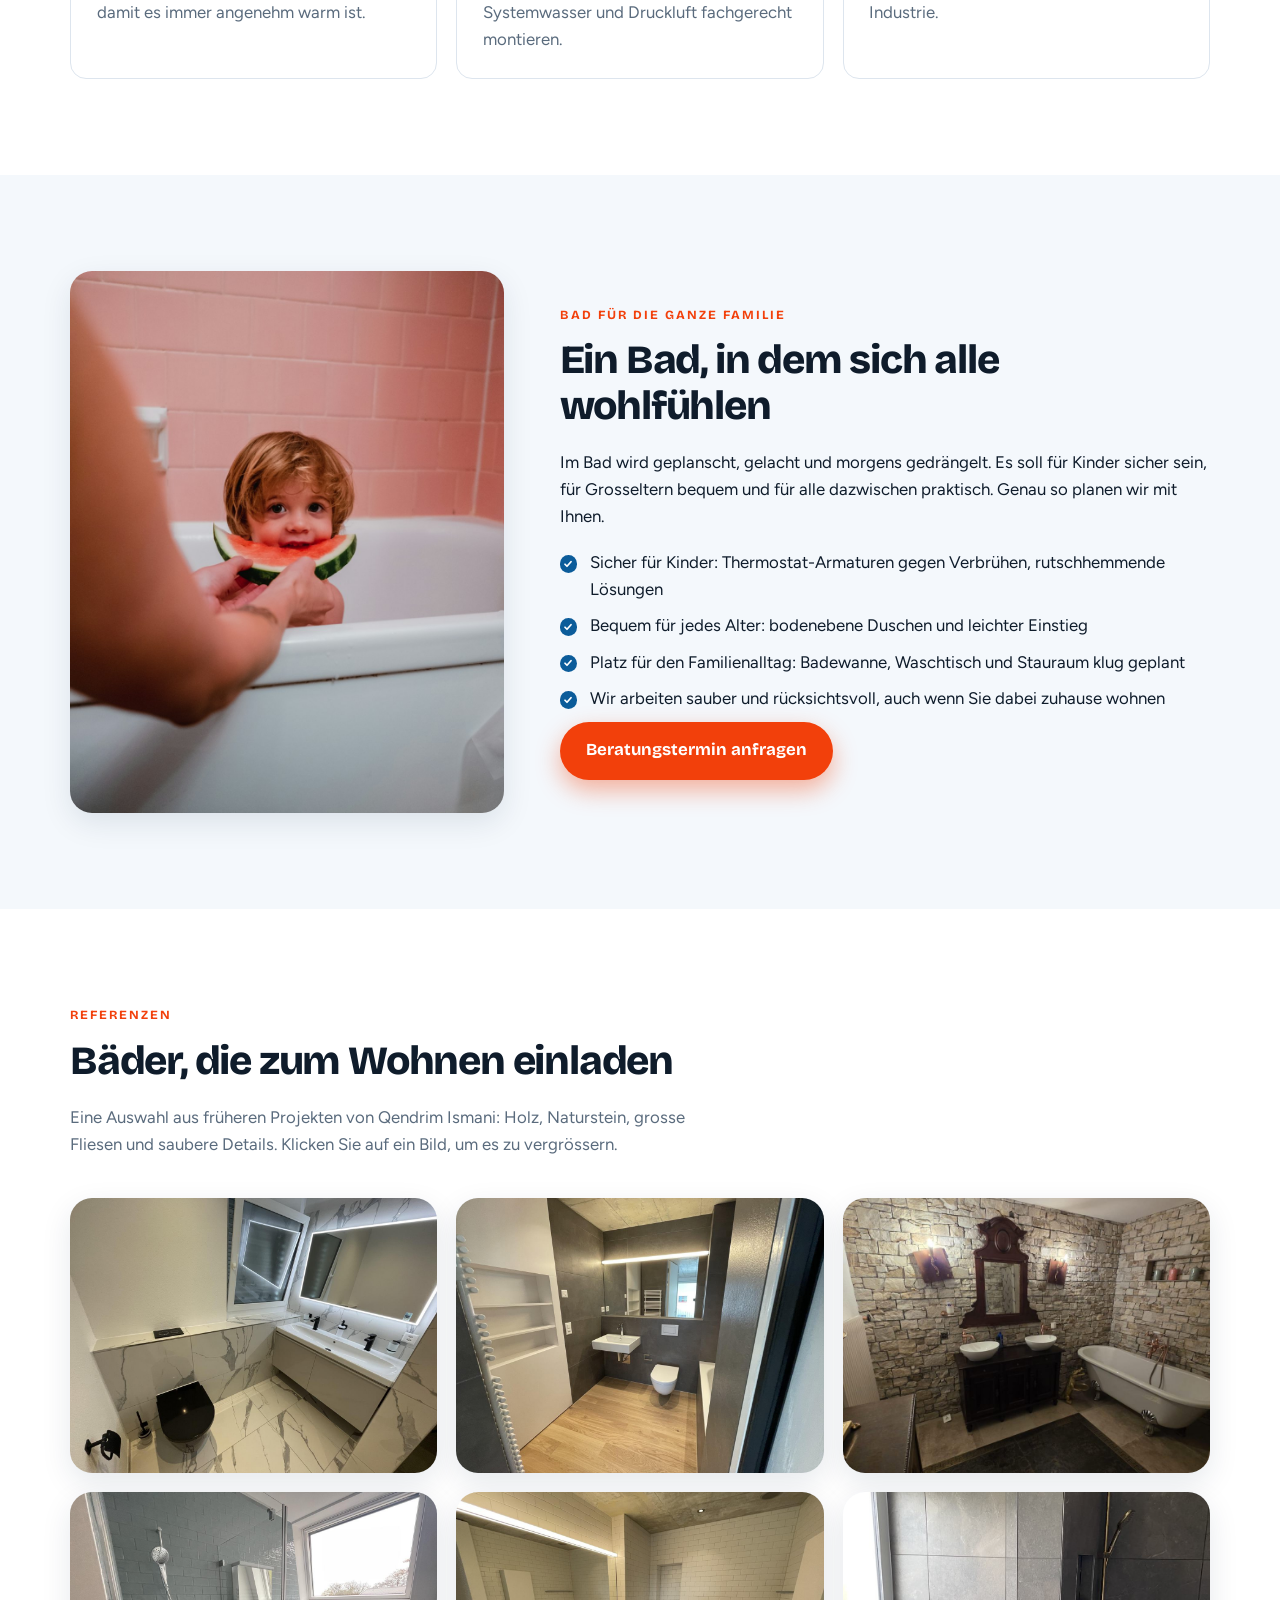
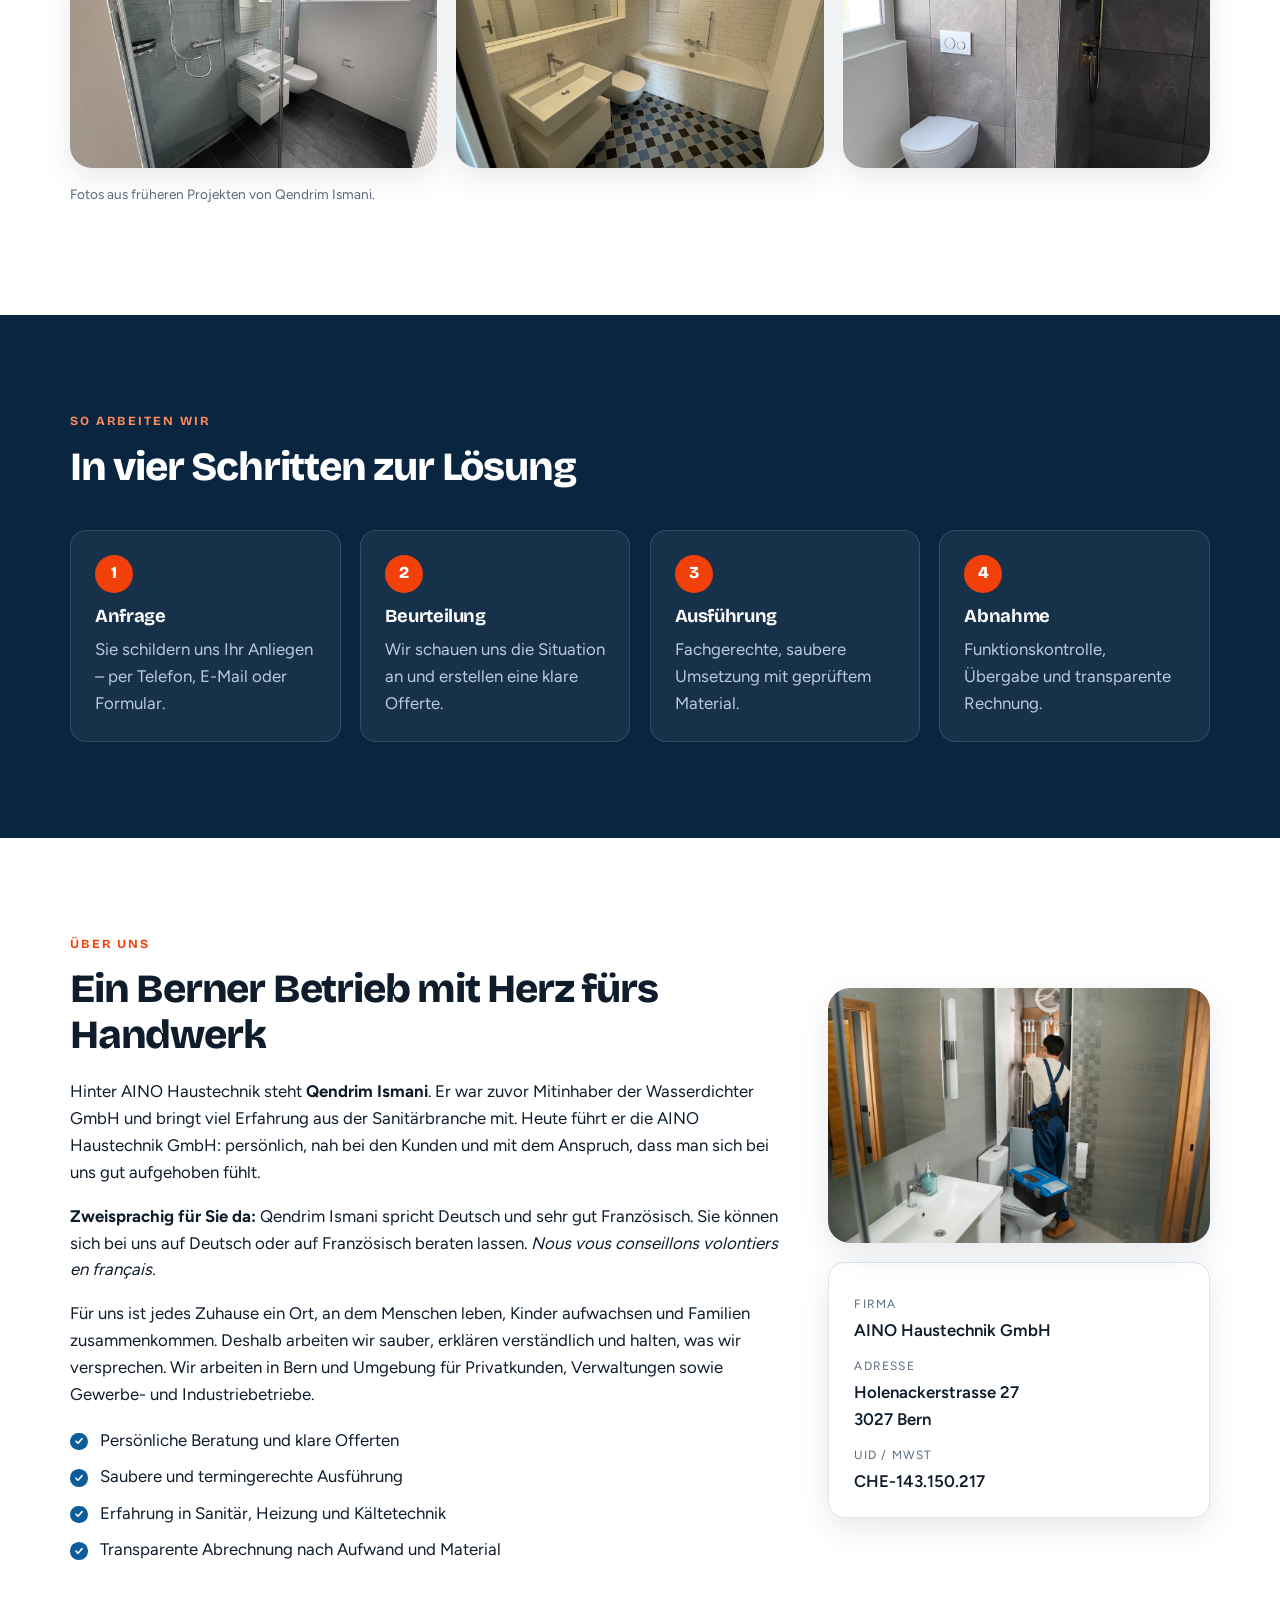
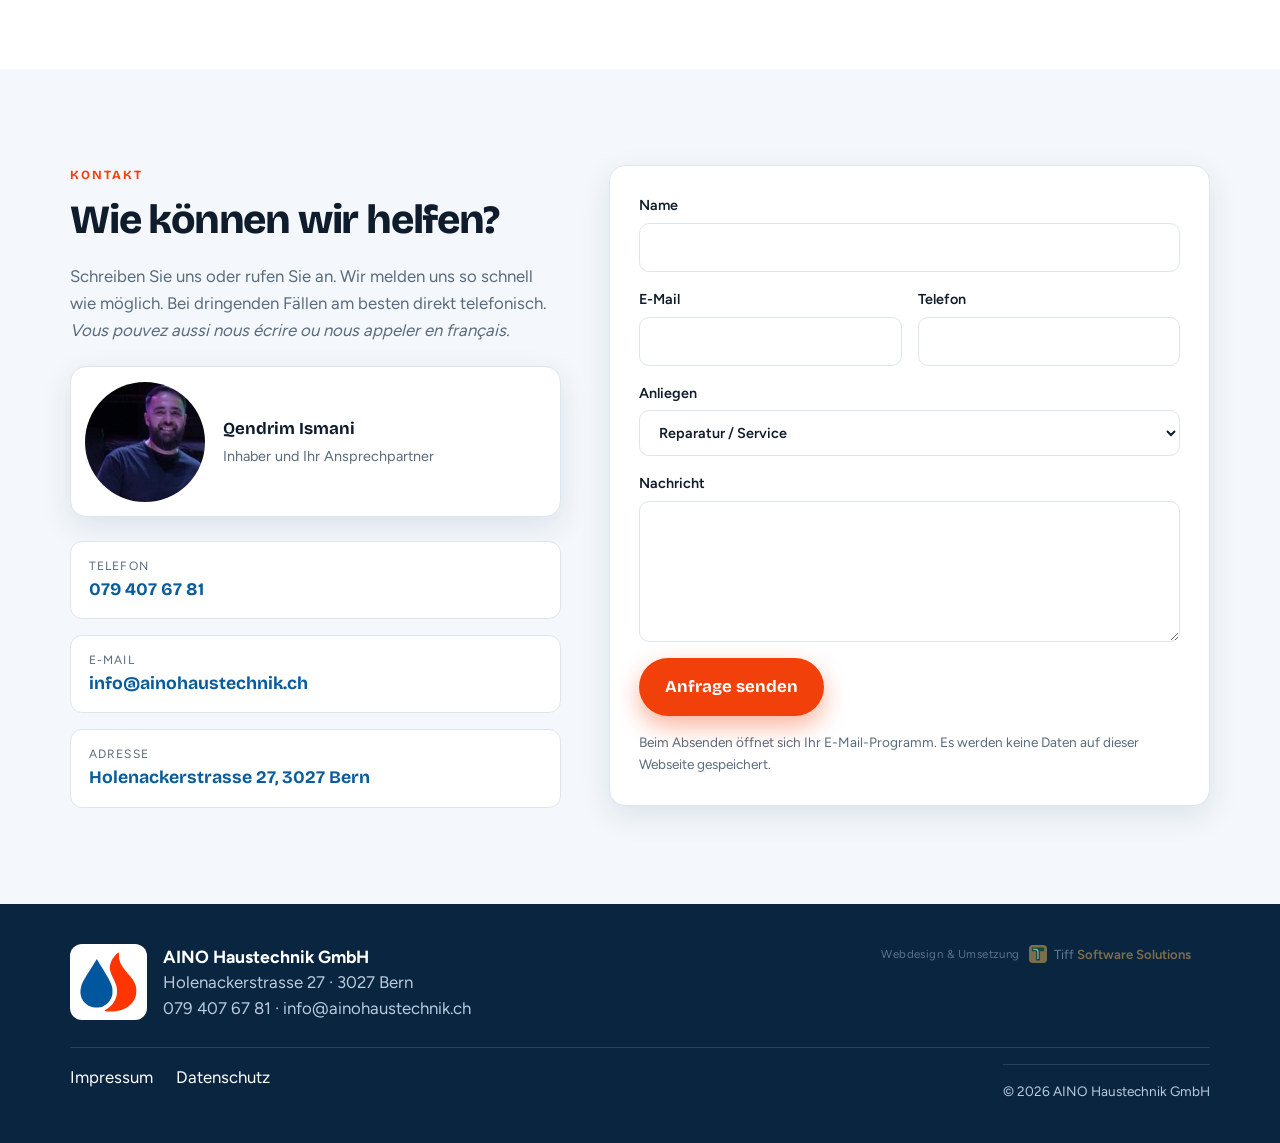
==== commit d2f8d775: "Zweisprachigkeit Deutsch/Franzoesisch ergaenzt Co-Authored-By: Claude Sonnet 5.5 <noreply@anthropic." ====
--- a/index.html
+++ b/index.html
@@ -71,6 +71,7 @@
         </div>
         <ul class="hero-facts">
           <li><strong>Bern</strong><span>und Region</span></li>
+          <li><strong>Deutsch &amp; Français</strong><span>Beratung in zwei Sprachen</span></li>
           <li><strong>Persönlich</strong><span>ein Ansprechpartner, der Ihr Anliegen kennt</span></li>
           <li><strong>Transparent</strong><span>Aufwand &amp; Material klar ausgewiesen</span></li>
         </ul>
@@ -192,6 +193,7 @@
         <p class="eyebrow">Über uns</p>
         <h2>Ein Berner Betrieb mit Herz fürs Handwerk</h2>
         <p>Hinter AINO Haustechnik steht <strong>Qendrim Ismani</strong>. Er war zuvor Mitinhaber der Wasserdichter GmbH und bringt viel Erfahrung aus der Sanitärbranche mit. Heute führt er die AINO Haustechnik GmbH: persönlich, nah bei den Kunden und mit dem Anspruch, dass man sich bei uns gut aufgehoben fühlt.</p>
+        <p><strong>Zweisprachig für Sie da:</strong> Qendrim Ismani spricht Deutsch und sehr gut Französisch. Sie können sich bei uns auf Deutsch oder auf Französisch beraten lassen. <em lang="fr">Nous vous conseillons volontiers en français.</em></p>
         <p>Für uns ist jedes Zuhause ein Ort, an dem Menschen leben, Kinder aufwachsen und Familien zusammenkommen. Deshalb arbeiten wir sauber, erklären verständlich und halten, was wir versprechen. Wir arbeiten in Bern und Umgebung für Privatkunden, Verwaltungen sowie Gewerbe- und Industriebetriebe.</p>
         <ul class="checks">
           <li>Persönliche Beratung und klare Offerten</li>
@@ -220,7 +222,7 @@
       <div>
         <p class="eyebrow">Kontakt</p>
         <h2>Wie können wir helfen?</h2>
-        <p class="muted">Schreiben Sie uns oder rufen Sie an. Wir melden uns so schnell wie möglich. Bei dringenden Fällen am besten direkt telefonisch.</p>
+        <p class="muted">Schreiben Sie uns oder rufen Sie an. Wir melden uns so schnell wie möglich. Bei dringenden Fällen am besten direkt telefonisch.<br><em lang="fr">Vous pouvez aussi nous écrire ou nous appeler en français.</em></p>
         <div class="person" data-reveal>
           <img src="assets/qendrim.jpg" alt="Qendrim Ismani, Inhaber AINO Haustechnik" width="395" height="540" loading="lazy">
           <div><strong>Qendrim Ismani</strong><span>Inhaber und Ihr Ansprechpartner</span></div>
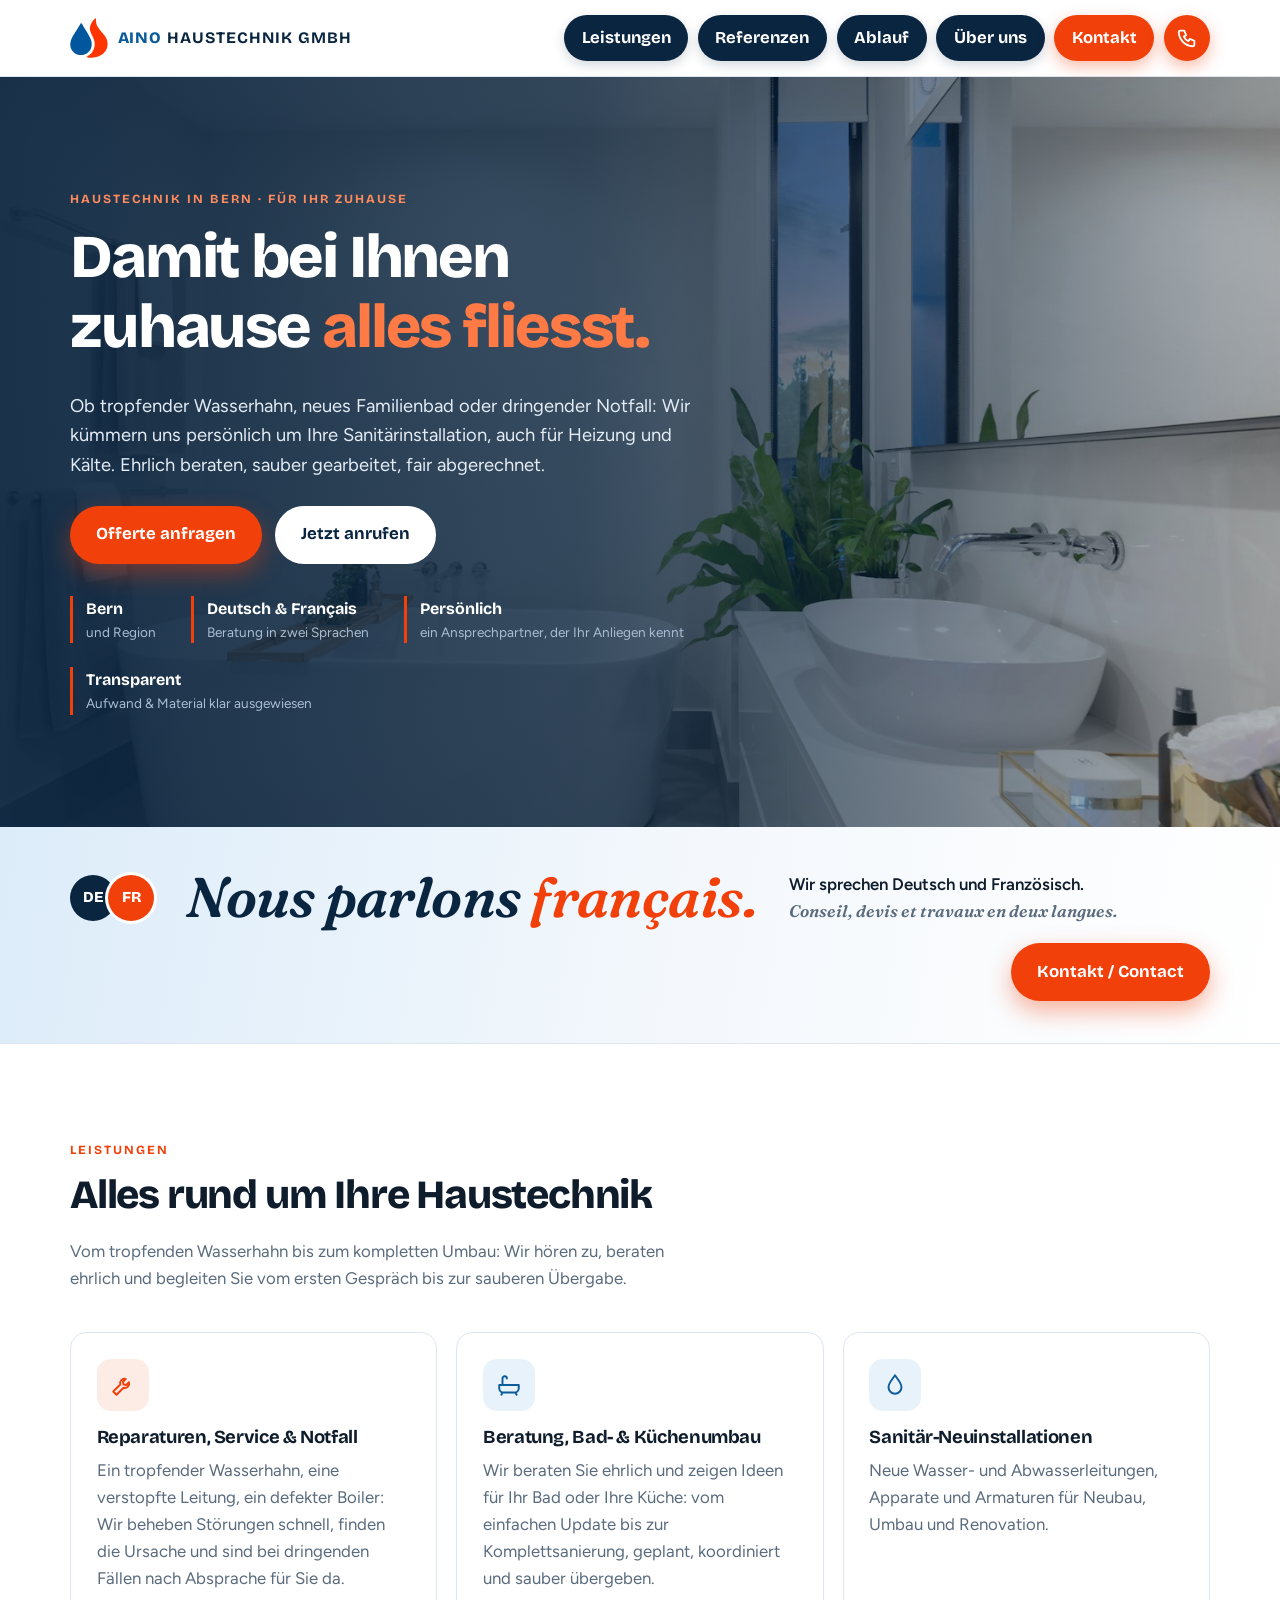
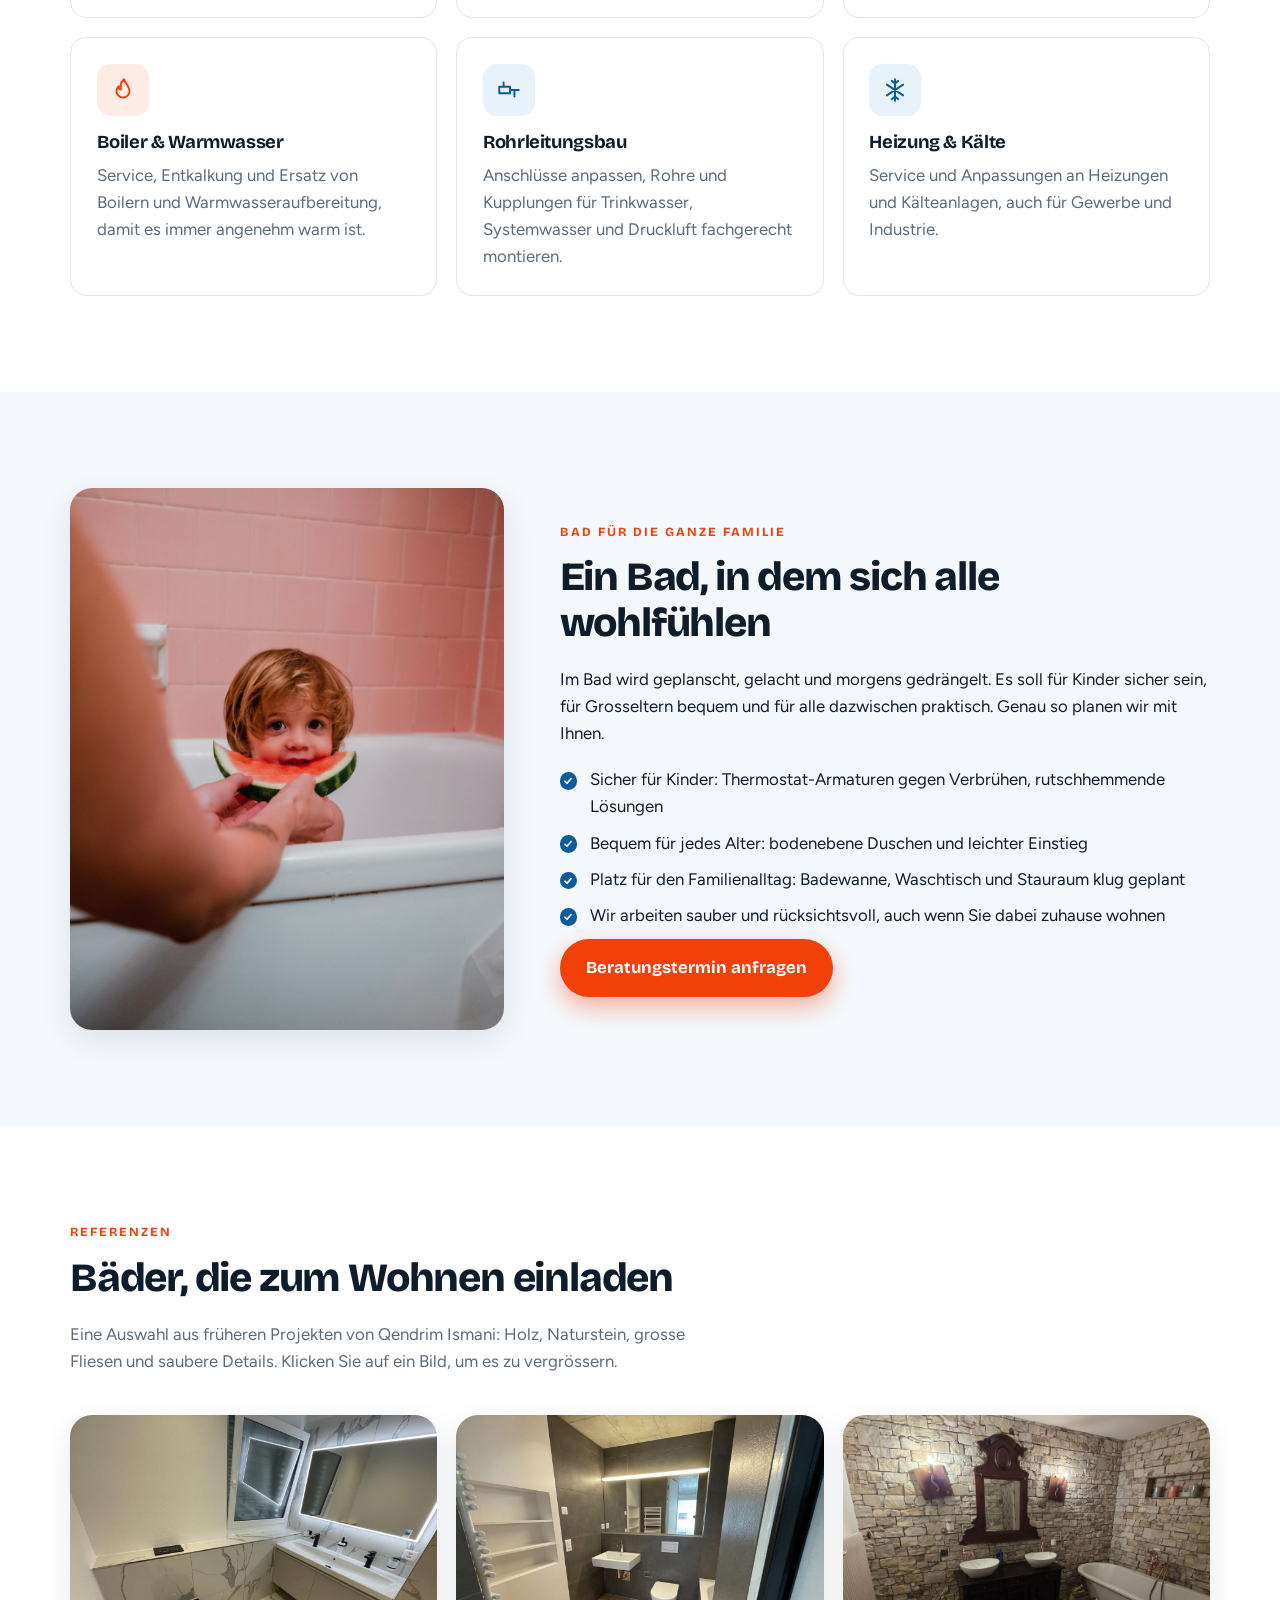
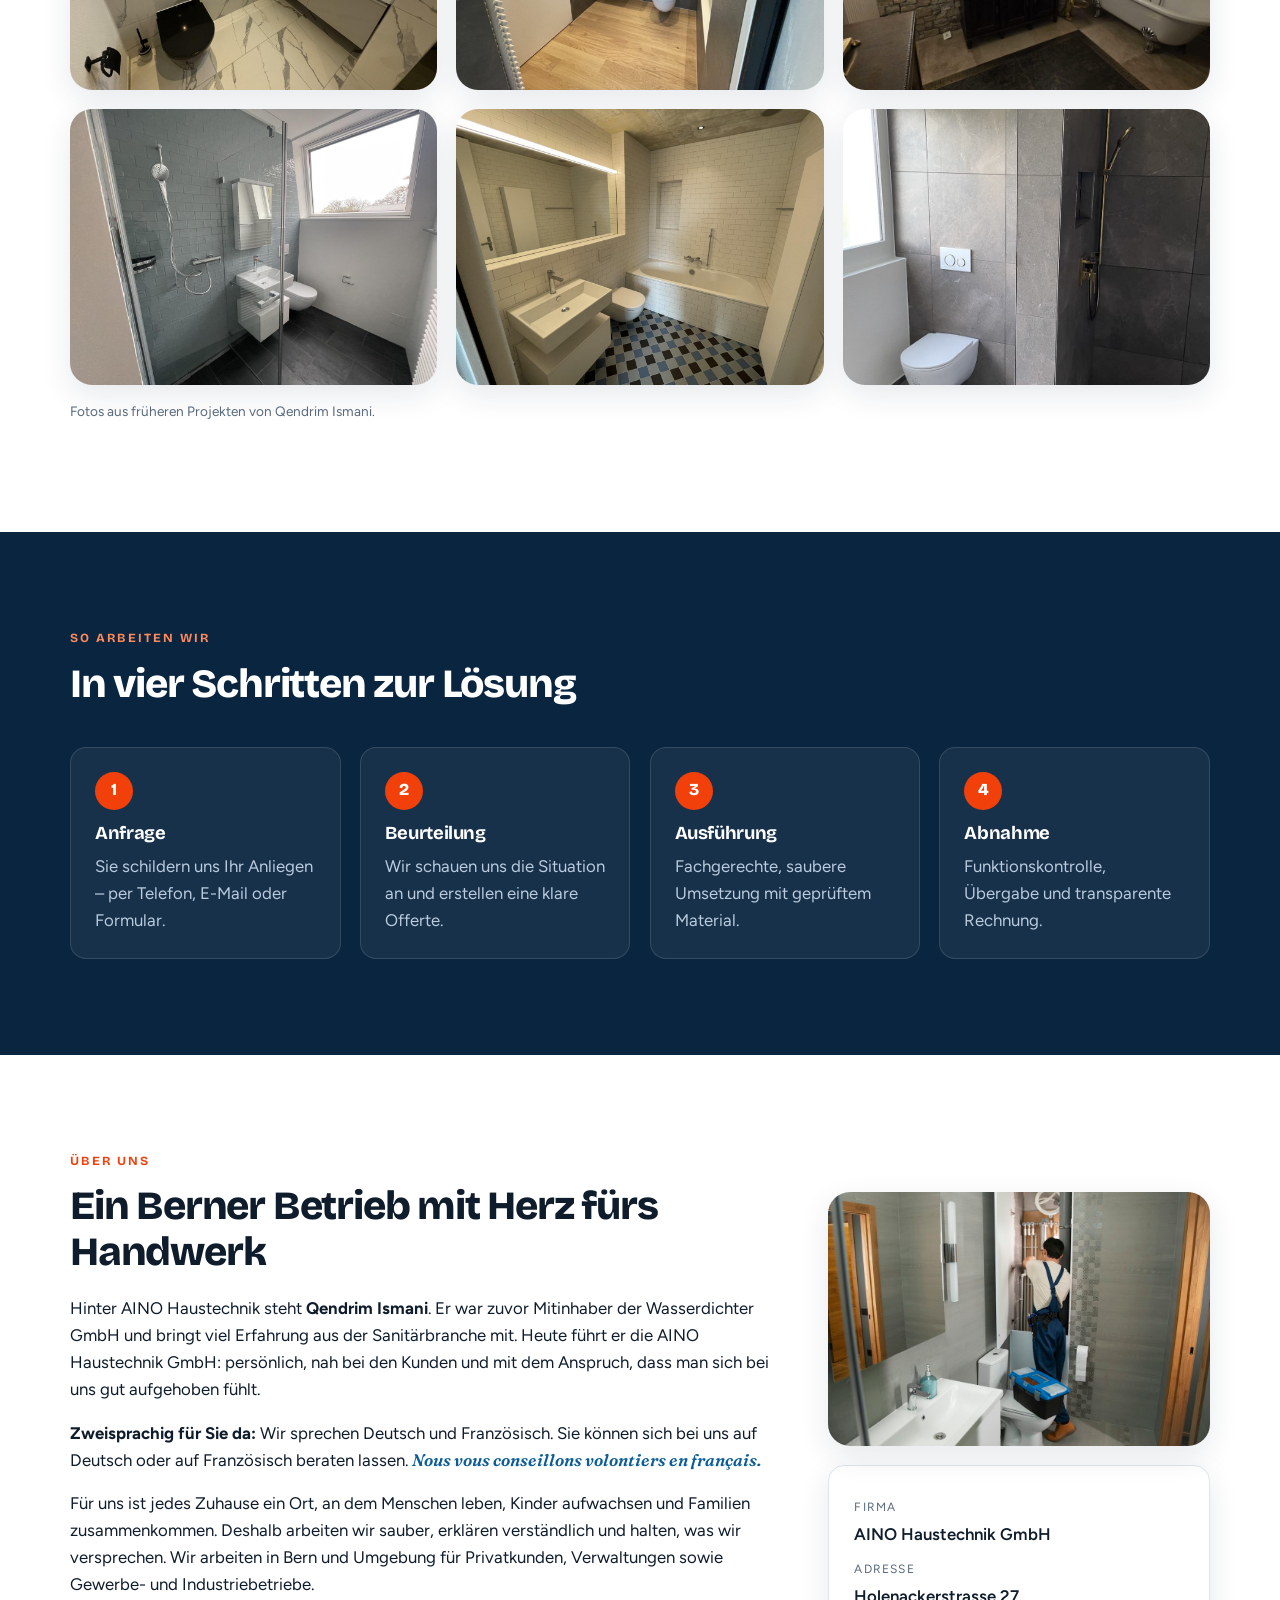
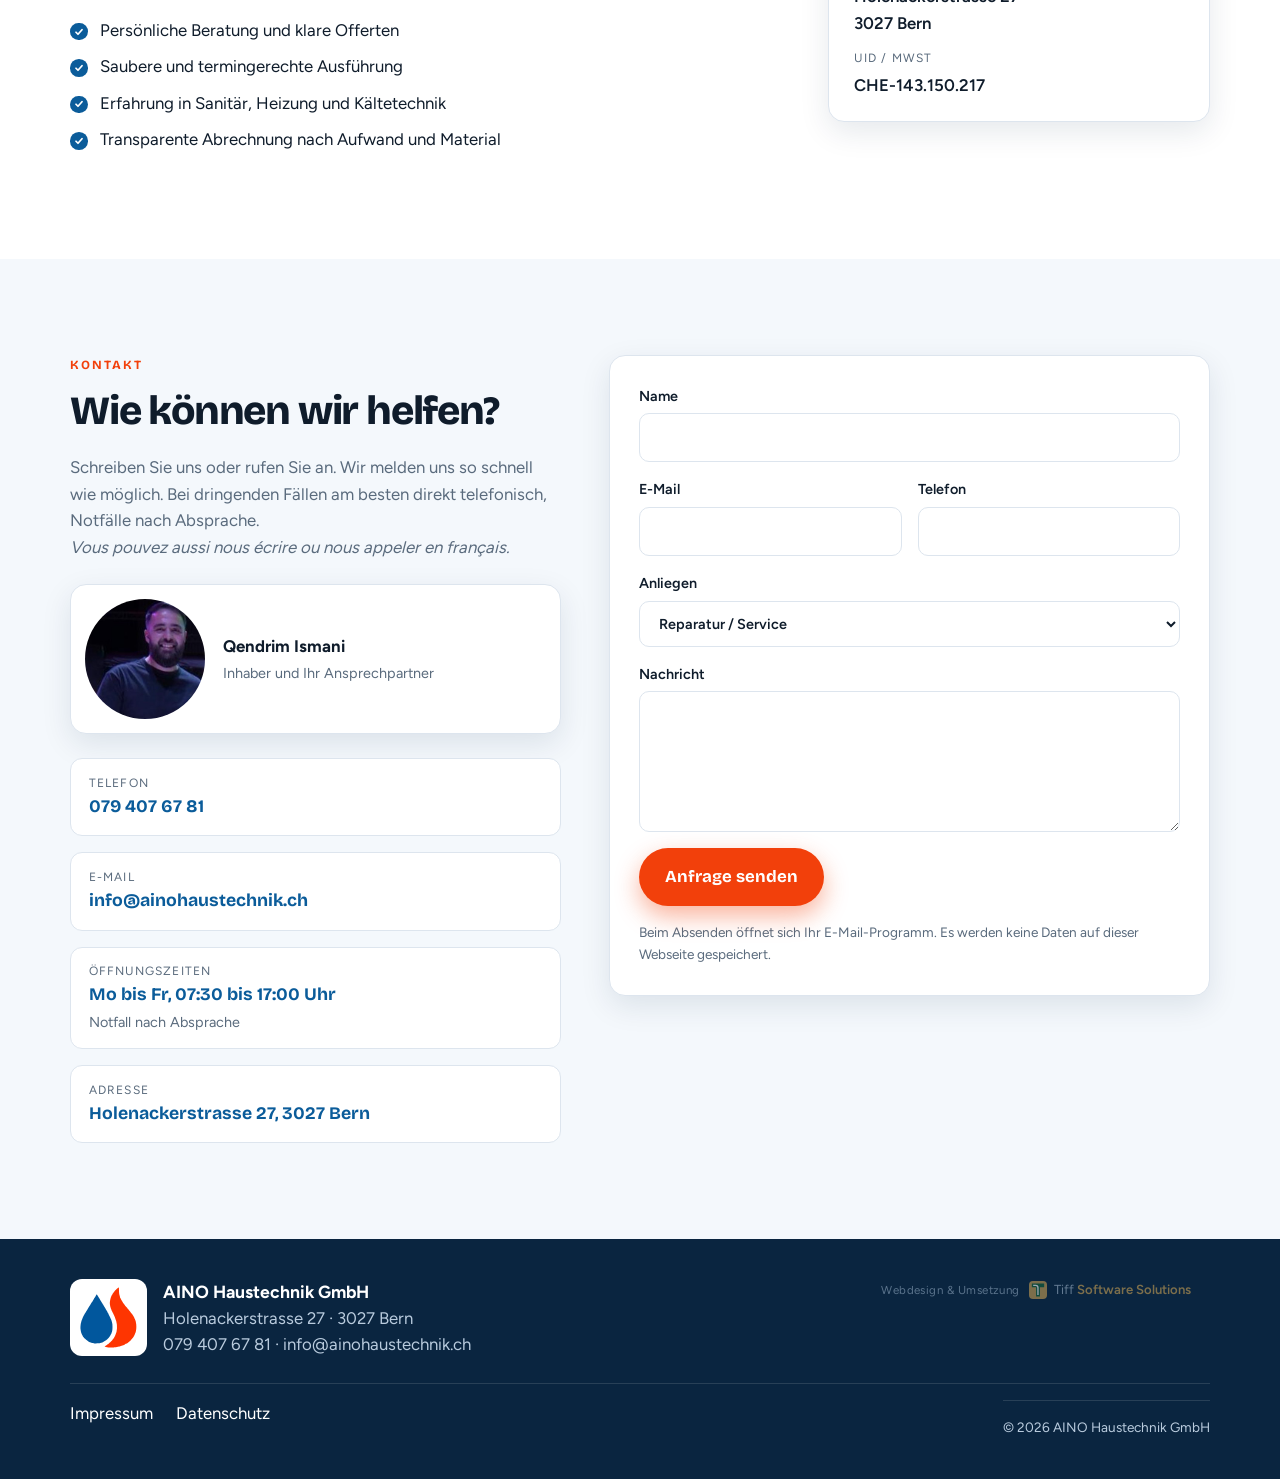
==== commit 6a7528f8: "Oeffnungszeiten, neutrale Zweisprachigkeit mit Sprachband, Team-Baustein vorbereitet Co-Authored-By:" ====
--- a/index.html
+++ b/index.html
@@ -16,7 +16,7 @@
 <link rel="preload" as="image" href="assets/hero-bad.jpg" fetchpriority="high">
 <link rel="preload" as="font" type="font/woff2" href="assets/fonts/bricolage-grotesque-latin-800-normal.woff2" crossorigin>
 <link rel="preload" as="font" type="font/woff2" href="assets/fonts/figtree-latin-400-normal.woff2" crossorigin>
-<link rel="stylesheet" href="style.css?v=7">
+<link rel="stylesheet" href="style.css?v=8">
 <script type="application/ld+json">
 {
   "@context": "https://schema.org",
@@ -25,6 +25,13 @@
   "url": "https://ainohaustechnik.ch",
   "email": "info@ainohaustechnik.ch",
   "telephone": "+41794076781",
+  "knowsLanguage": ["de", "fr"],
+  "openingHoursSpecification": [{
+    "@type": "OpeningHoursSpecification",
+    "dayOfWeek": ["Monday", "Tuesday", "Wednesday", "Thursday", "Friday"],
+    "opens": "07:30",
+    "closes": "17:00"
+  }],
   "address": {
     "@type": "PostalAddress",
     "streetAddress": "Holenackerstrasse 27",
@@ -79,6 +86,15 @@
       </div>
   </section>
 
+  <section class="lang-band" aria-label="Sprachen / Langues">
+    <div class="wrap lang-inner">
+      <div class="lang-chips" aria-hidden="true"><span class="chip chip-de">DE</span><span class="chip chip-fr">FR</span></div>
+      <p class="lang-fr" lang="fr">Nous parlons <span>français.</span></p>
+      <p class="lang-de">Wir sprechen Deutsch und Französisch.<br><span lang="fr">Conseil, devis et travaux en deux langues.</span></p>
+      <a class="btn btn-accent" href="#kontakt">Kontakt / Contact</a>
+    </div>
+  </section>
+
   <section class="section" id="leistungen">
     <div class="wrap">
       <div class="section-head" data-reveal>
@@ -92,7 +108,7 @@
             <svg viewBox="0 0 24 24"><path d="M14.500 6.500a4 4 0 0 0-5 5L3 18l3 3 6.500-6.500a4 4 0 0 0 5-5l-2.500 2.500-2.500-.5-.5-2.500Z"/></svg>
           </div>
           <h3>Reparaturen, Service &amp; Notfall</h3>
-          <p>Ein tropfender Wasserhahn, eine verstopfte Leitung, ein defekter Boiler: Wir beheben Störungen schnell, finden die Ursache und sind auch bei dringenden Fällen für Sie da.</p>
+          <p>Ein tropfender Wasserhahn, eine verstopfte Leitung, ein defekter Boiler: Wir beheben Störungen schnell, finden die Ursache und sind bei dringenden Fällen nach Absprache für Sie da.</p>
         </article>
         <article class="card" data-reveal>
           <div class="icon" aria-hidden="true">
@@ -193,7 +209,7 @@
         <p class="eyebrow">Über uns</p>
         <h2>Ein Berner Betrieb mit Herz fürs Handwerk</h2>
         <p>Hinter AINO Haustechnik steht <strong>Qendrim Ismani</strong>. Er war zuvor Mitinhaber der Wasserdichter GmbH und bringt viel Erfahrung aus der Sanitärbranche mit. Heute führt er die AINO Haustechnik GmbH: persönlich, nah bei den Kunden und mit dem Anspruch, dass man sich bei uns gut aufgehoben fühlt.</p>
-        <p><strong>Zweisprachig für Sie da:</strong> Qendrim Ismani spricht Deutsch und sehr gut Französisch. Sie können sich bei uns auf Deutsch oder auf Französisch beraten lassen. <em lang="fr">Nous vous conseillons volontiers en français.</em></p>
+        <p><strong>Zweisprachig für Sie da:</strong> Wir sprechen Deutsch und Französisch. Sie können sich bei uns auf Deutsch oder auf Französisch beraten lassen. <em lang="fr" class="fr-note">Nous vous conseillons volontiers en français.</em></p>
         <p>Für uns ist jedes Zuhause ein Ort, an dem Menschen leben, Kinder aufwachsen und Familien zusammenkommen. Deshalb arbeiten wir sauber, erklären verständlich und halten, was wir versprechen. Wir arbeiten in Bern und Umgebung für Privatkunden, Verwaltungen sowie Gewerbe- und Industriebetriebe.</p>
         <ul class="checks">
           <li>Persönliche Beratung und klare Offerten</li>
@@ -217,12 +233,25 @@
     </div>
   </section>
 
+  <!--
+    TEAM (deaktiviert, Platzhalter fuer spaeter)
+    Erst einschalten, wenn echte Mitarbeitende mit Foto und Einverstaendnis vorliegen:
+    <section class="section" id="team">
+      <div class="wrap">
+        <div class="section-head"><p class="eyebrow">Team</p><h2>Unsere Leute</h2></div>
+        <div class="cards">
+          <article class="card"><img src="assets/team-1.jpg" alt="Name, Funktion" width="400" height="400" loading="lazy"><h3>Name</h3><p>Funktion · Sprachen</p></article>
+        </div>
+      </div>
+    </section>
+  -->
+
   <section class="section section-tint" id="kontakt">
     <div class="wrap contact">
       <div>
         <p class="eyebrow">Kontakt</p>
         <h2>Wie können wir helfen?</h2>
-        <p class="muted">Schreiben Sie uns oder rufen Sie an. Wir melden uns so schnell wie möglich. Bei dringenden Fällen am besten direkt telefonisch.<br><em lang="fr">Vous pouvez aussi nous écrire ou nous appeler en français.</em></p>
+        <p class="muted">Schreiben Sie uns oder rufen Sie an. Wir melden uns so schnell wie möglich. Bei dringenden Fällen am besten direkt telefonisch, Notfälle nach Absprache.<br><em lang="fr">Vous pouvez aussi nous écrire ou nous appeler en français.</em></p>
         <div class="person" data-reveal>
           <img src="assets/qendrim.jpg" alt="Qendrim Ismani, Inhaber AINO Haustechnik" width="395" height="540" loading="lazy">
           <div><strong>Qendrim Ismani</strong><span>Inhaber und Ihr Ansprechpartner</span></div>
@@ -230,6 +259,7 @@
         <ul class="contact-list">
           <li><span>Telefon</span><a href="tel:+41794076781">079 407 67 81</a></li>
           <li><span>E-Mail</span><a href="mailto:info@ainohaustechnik.ch">info@ainohaustechnik.ch</a></li>
+          <li><span>Öffnungszeiten</span><b class="ci">Mo bis Fr, 07:30 bis 17:00 Uhr</b><small class="cn">Notfall nach Absprache</small></li>
           <li><span>Adresse</span><a href="https://www.google.com/maps/search/?api=1&amp;query=Holenackerstrasse+27+3027+Bern" target="_blank" rel="noopener">Holenackerstrasse 27, 3027 Bern</a></li>
         </ul>
       </div>
--- a/style.css
+++ b/style.css
@@ -373,3 +373,25 @@
 .logo-follow.on{opacity:.95}
 @media (hover:none),(pointer:coarse){.logo-follow{display:none}}
 @media (prefers-reduced-motion:reduce){.logo-follow,.drop{display:none}.pulse{animation:none}}
+
+/* ===== Sprachband: Nous parlons francais ===== */
+@font-face{font-family:"Fraunces";font-weight:600;font-style:italic;font-display:swap;src:url("assets/fonts/fraunces-latin-600-italic.woff2") format("woff2")}
+.lang-band{background:linear-gradient(100deg,#dcecf9 0%,#f4f8fc 55%,#fff 100%);border-bottom:1px solid var(--line);padding:clamp(1.6rem,4vw,2.6rem) 0}
+.lang-inner{display:flex;align-items:center;gap:1rem 2rem;flex-wrap:wrap}
+.lang-chips{display:flex;gap:.4rem}
+.chip{display:grid;place-items:center;width:46px;height:46px;border-radius:50%;font-family:var(--display);font-weight:800;font-size:.95rem;color:#fff}
+.chip-de{background:var(--navy)}
+.chip-fr{background:var(--accent);margin-left:-14px;box-shadow:0 0 0 3px #fff}
+.lang-fr{margin:0;font-family:"Fraunces",Georgia,"Times New Roman",serif;font-style:italic;font-weight:600;font-size:clamp(2rem,5vw,3.5rem);line-height:1.05;color:var(--navy);letter-spacing:-.01em}
+.lang-fr span{color:var(--accent)}
+.lang-de{margin:0;font-weight:600;color:var(--ink);flex:1 1 240px}
+.lang-de span{font-family:"Fraunces",Georgia,serif;font-style:italic;font-weight:600;color:var(--muted)}
+.fr-note{font-family:"Fraunces",Georgia,serif;font-style:italic;font-weight:600;color:var(--blue)}
+.lang-band .btn{margin-left:auto}
+@media (max-width:860px){.lang-band .btn{margin-left:0}}
+
+/* ===== Oeffnungszeiten im Kontakt ===== */
+.contact-list .ci{font-weight:700;font-size:1.1rem;font-family:var(--display);color:var(--blue)}
+.contact-list .cn{color:var(--muted);font-size:.9rem;margin-top:.1rem}
+
+.person strong{font-family:var(--font);font-weight:700}
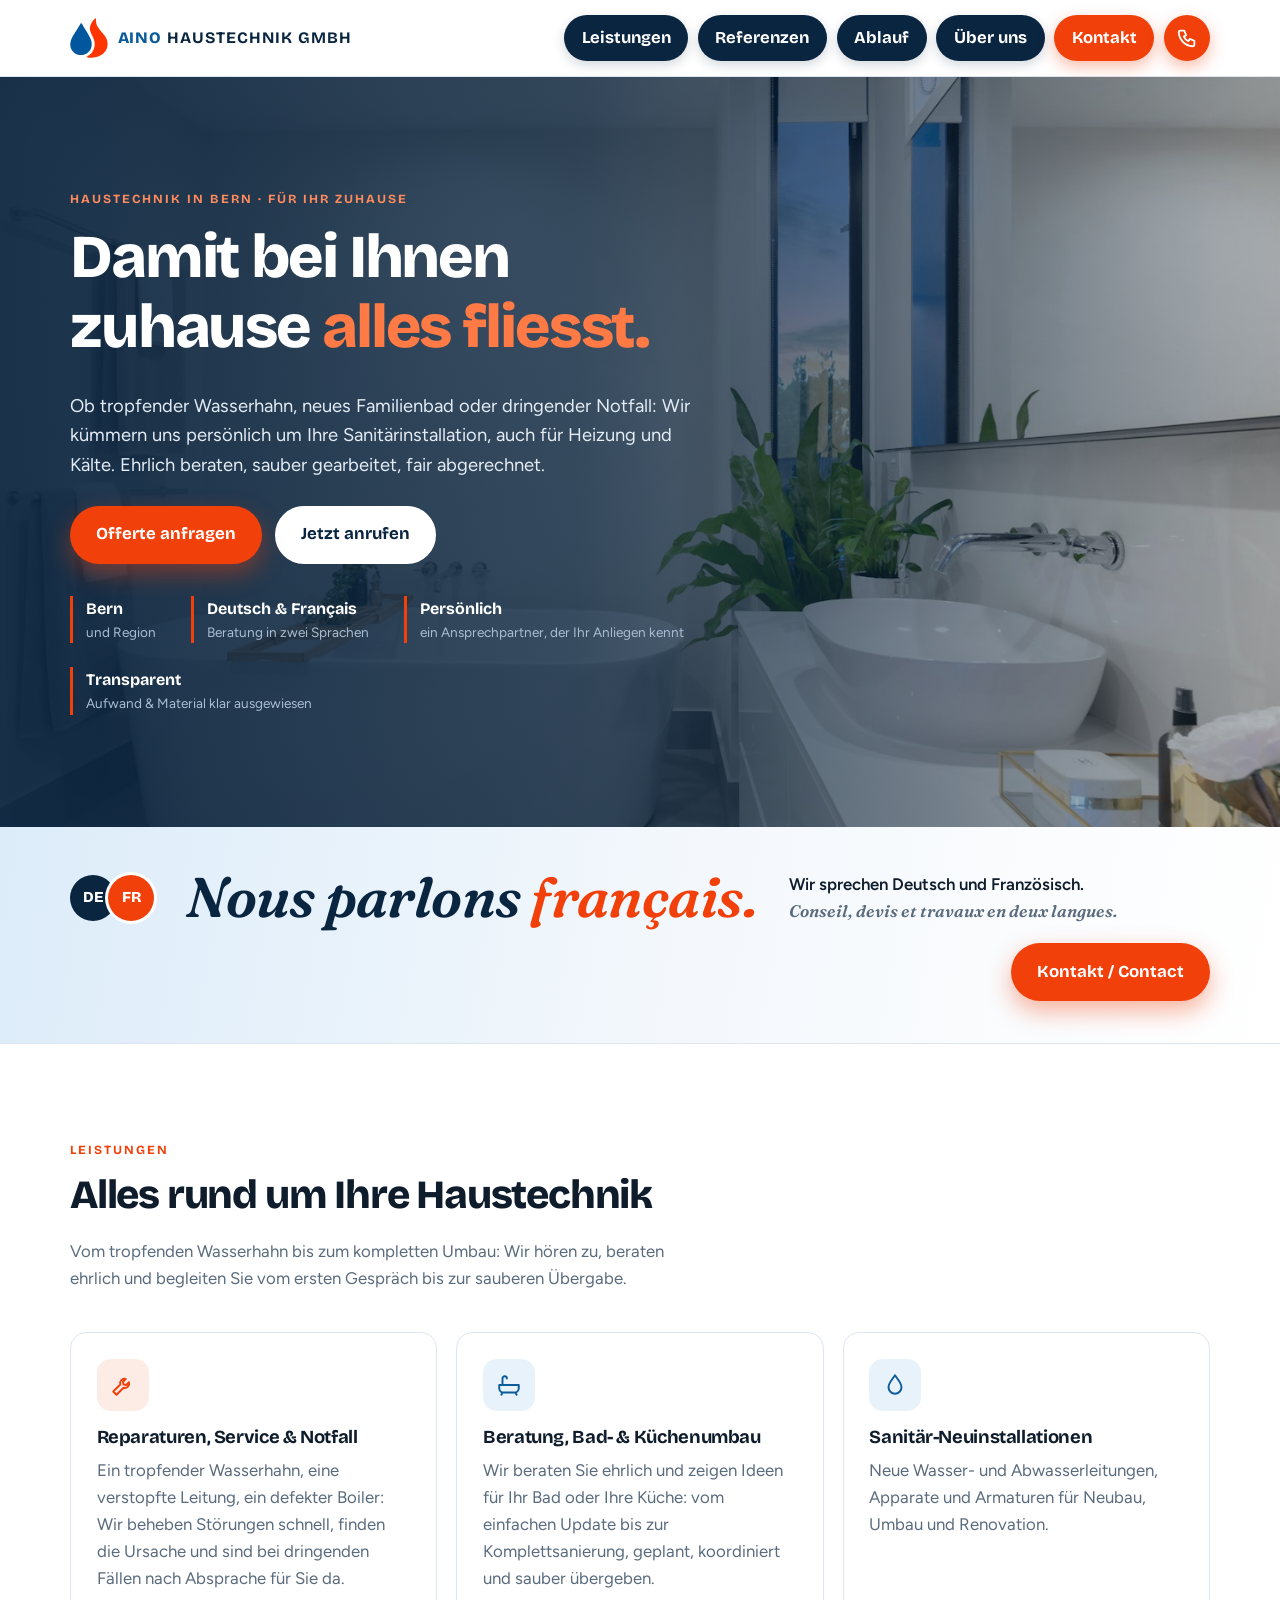
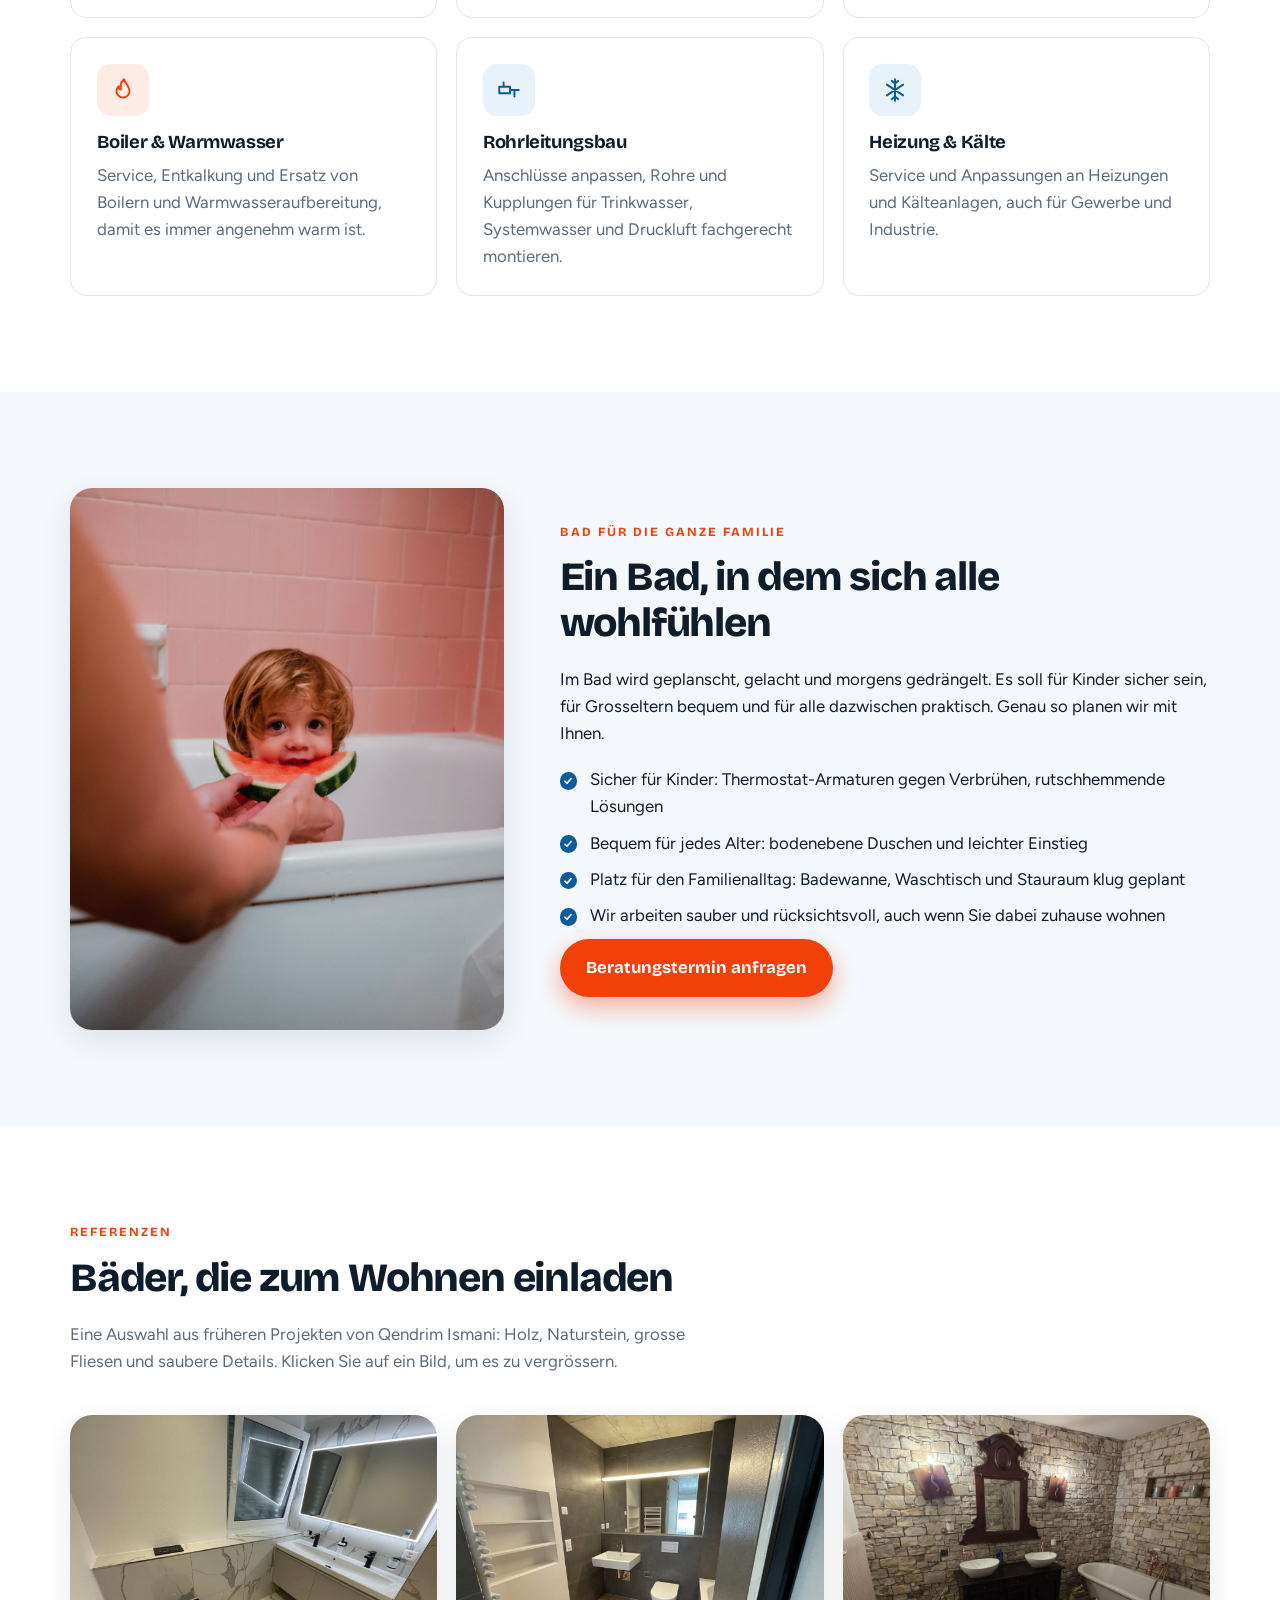
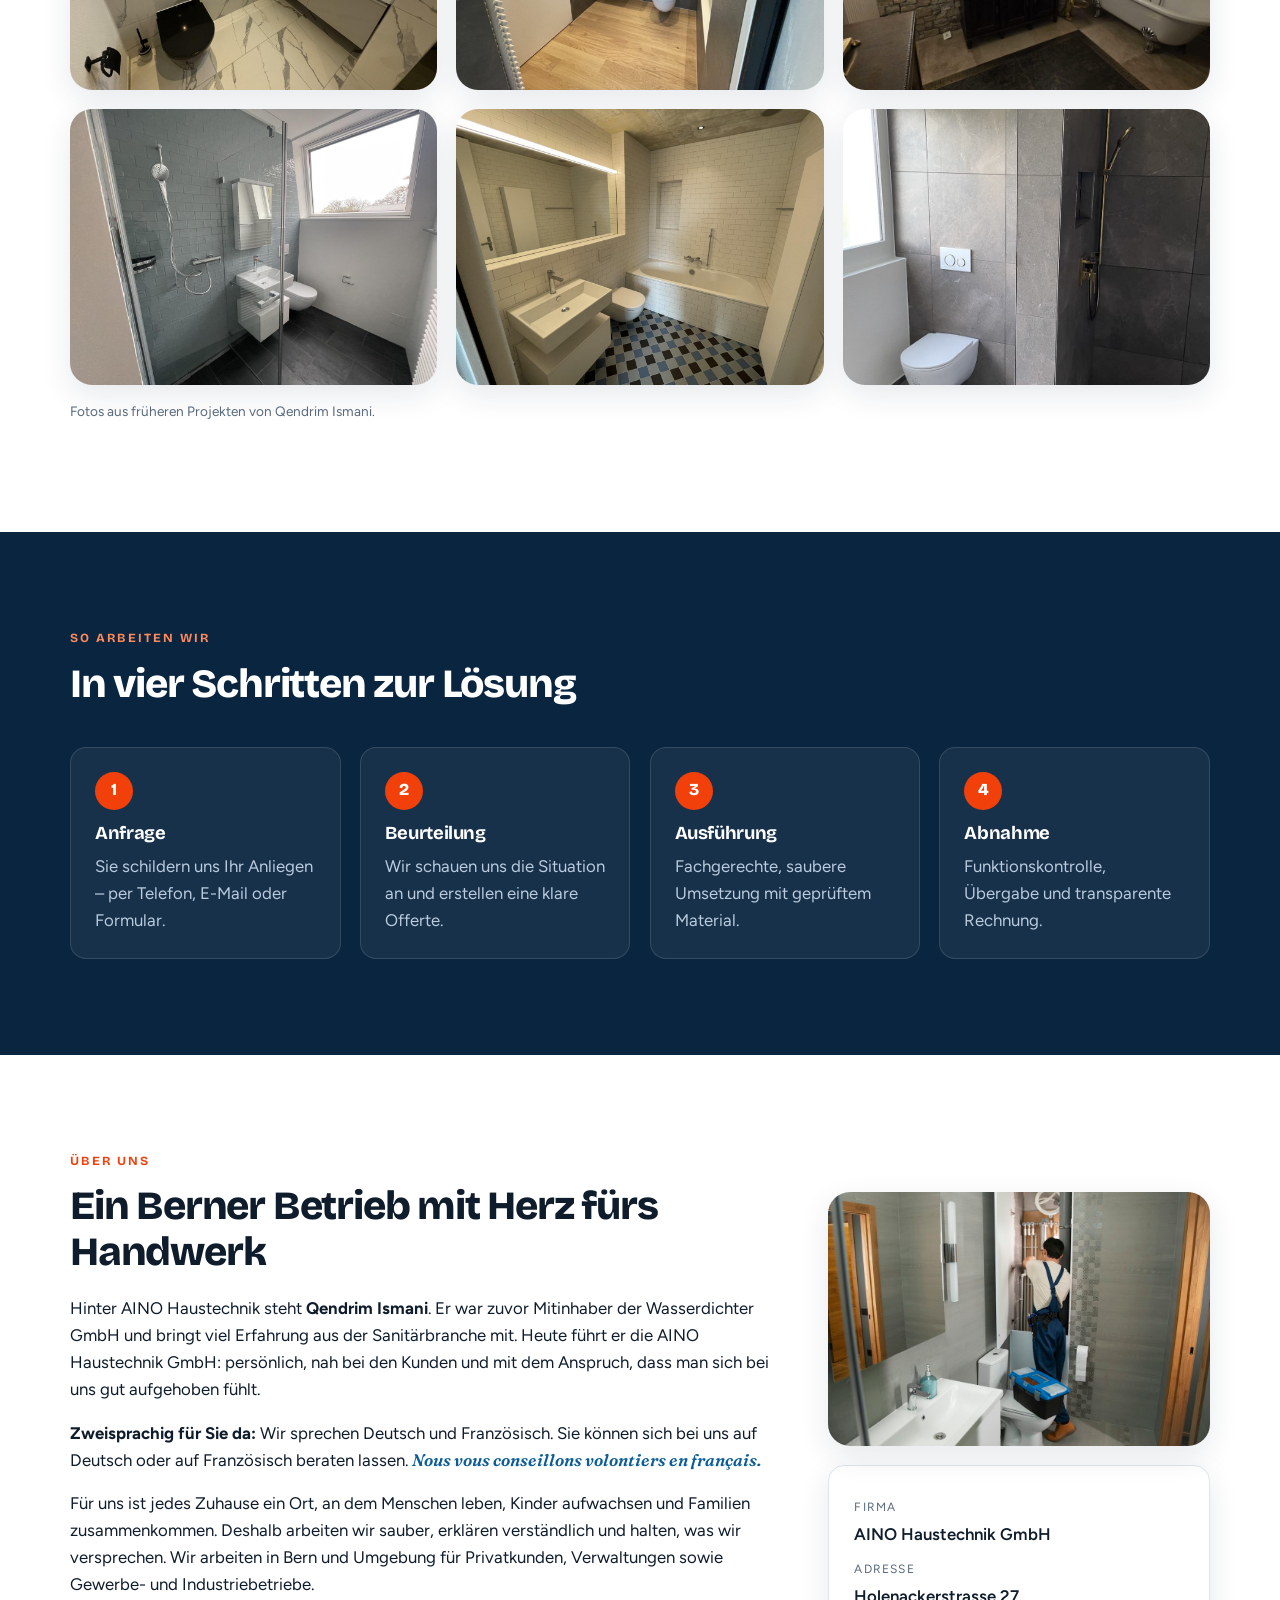
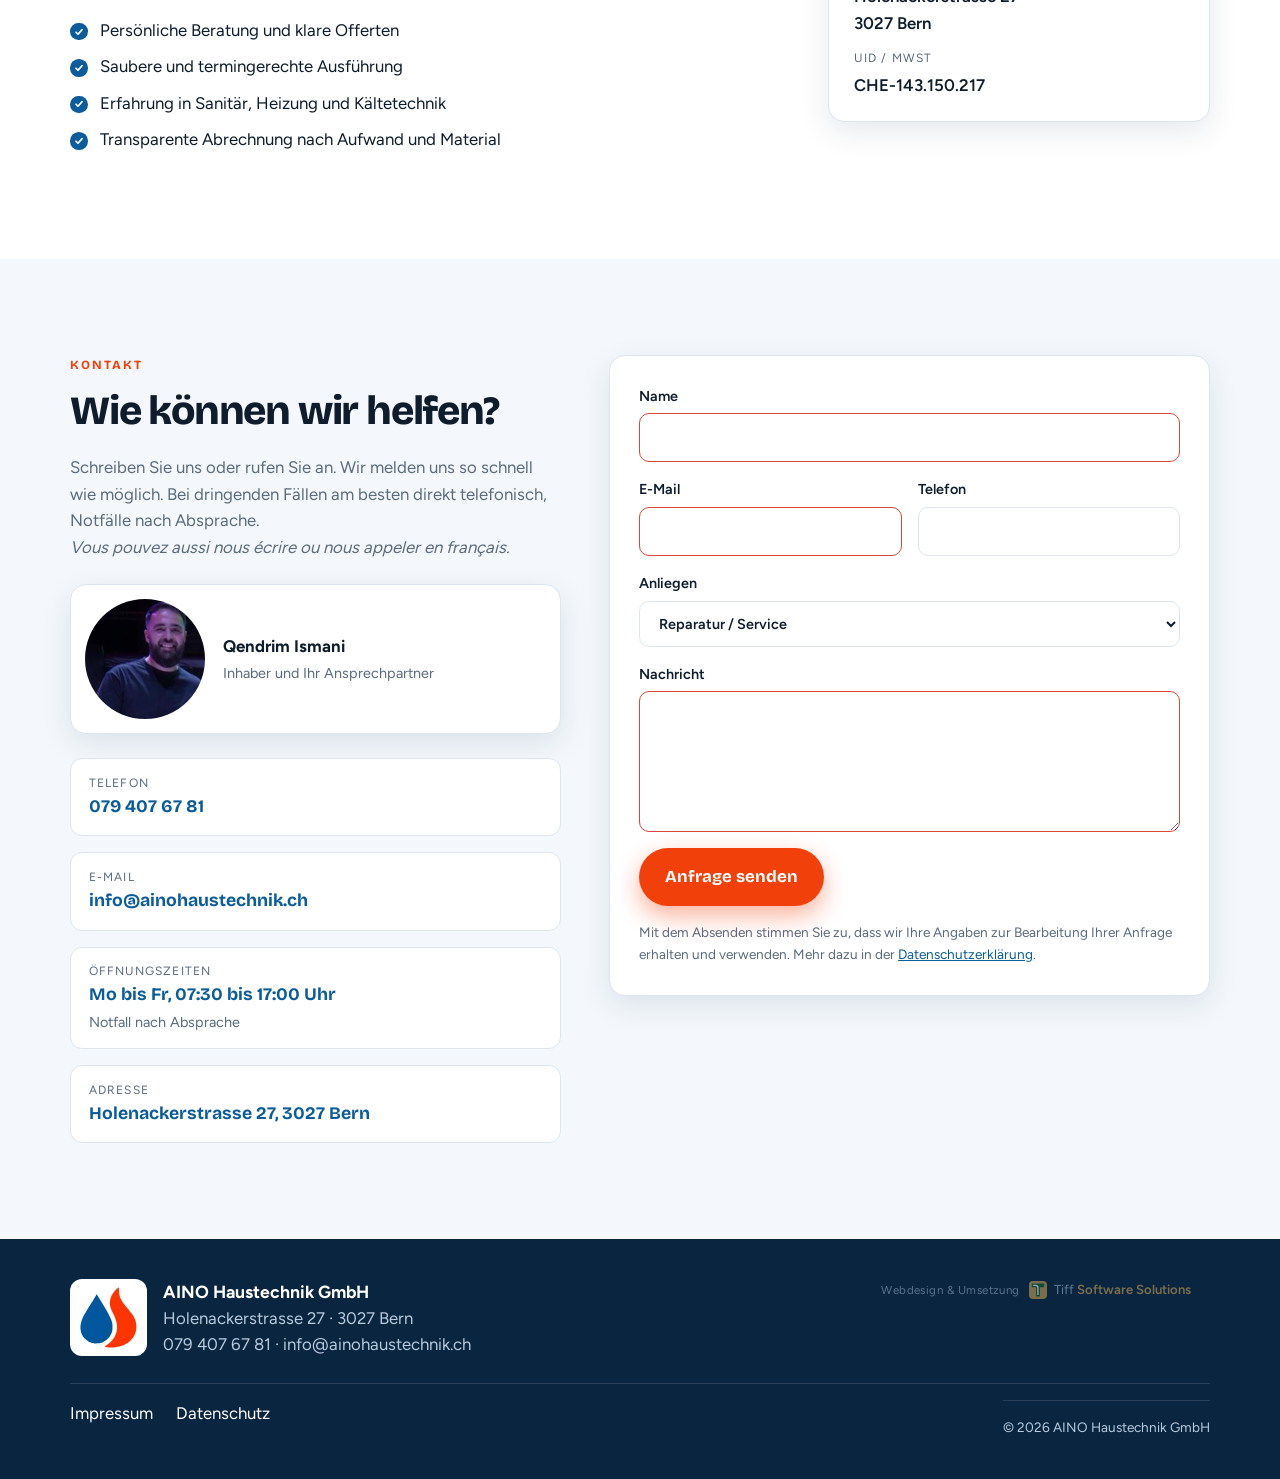
==== commit 7d9396e1: "Kontaktformular mit echtem Mail-Versand (kontakt.php), Statusmeldung, Datenschutz angepasst Co-Autho" ====
--- a/index.html
+++ b/index.html
@@ -16,7 +16,7 @@
 <link rel="preload" as="image" href="assets/hero-bad.jpg" fetchpriority="high">
 <link rel="preload" as="font" type="font/woff2" href="assets/fonts/bricolage-grotesque-latin-800-normal.woff2" crossorigin>
 <link rel="preload" as="font" type="font/woff2" href="assets/fonts/figtree-latin-400-normal.woff2" crossorigin>
-<link rel="stylesheet" href="style.css?v=8">
+<link rel="stylesheet" href="style.css?v=9">
 <script type="application/ld+json">
 {
   "@context": "https://schema.org",
@@ -263,11 +263,13 @@
           <li><span>Adresse</span><a href="https://www.google.com/maps/search/?api=1&amp;query=Holenackerstrasse+27+3027+Bern" target="_blank" rel="noopener">Holenackerstrasse 27, 3027 Bern</a></li>
         </ul>
       </div>
-      <form class="form" id="kontaktform" action="mailto:info@ainohaustechnik.ch" method="post" enctype="text/plain">
-        <label>Name<input name="name" type="text" autocomplete="name" required></label>
+      <form class="form" id="kontaktform" action="kontakt.php" method="post" novalidate>
+        <div class="hp" aria-hidden="true"><label>Webseite<input name="website" type="text" tabindex="-1" autocomplete="off"></label></div>
+        <input type="hidden" name="ts" value="">
+        <label>Name<input name="name" type="text" autocomplete="name" required maxlength="100"></label>
         <div class="row">
           <label>E-Mail<input name="email" type="email" autocomplete="email" required></label>
-          <label>Telefon<input name="telefon" type="tel" autocomplete="tel"></label>
+          <label>Telefon<input name="telefon" type="tel" autocomplete="tel" maxlength="40"></label>
         </div>
         <label>Anliegen
           <select name="anliegen">
@@ -279,9 +281,10 @@
             <option>Sonstiges</option>
           </select>
         </label>
-        <label>Nachricht<textarea name="nachricht" rows="5" required></textarea></label>
+        <label>Nachricht<textarea name="nachricht" rows="5" required minlength="5" maxlength="5000"></textarea></label>
+        <div class="form-status" id="formstatus" role="status" aria-live="polite" hidden></div>
         <button class="btn btn-accent" type="submit">Anfrage senden</button>
-        <p class="small muted">Beim Absenden öffnet sich Ihr E-Mail-Programm. Es werden keine Daten auf dieser Webseite gespeichert.</p>
+        <p class="small muted">Mit dem Absenden stimmen Sie zu, dass wir Ihre Angaben zur Bearbeitung Ihrer Anfrage erhalten und verwenden. Mehr dazu in der <a href="datenschutz.html">Datenschutzerklärung</a>.</p>
       </form>
     </div>
   </section>
@@ -316,6 +319,6 @@
 </a>
 
 <div class="logo-follow" aria-hidden="true"><img src="assets/logo-symbol.svg?v=3" alt="" width="20" height="21"></div>
-<script src="script.js?v=7"></script>
+<script src="script.js?v=9"></script>
 </body>
 </html>
--- a/style.css
+++ b/style.css
@@ -395,3 +395,11 @@
 .contact-list .cn{color:var(--muted);font-size:.9rem;margin-top:.1rem}
 
 .person strong{font-family:var(--font);font-weight:700}
+
+/* ===== Kontaktformular: Status, Honeypot ===== */
+.hp{position:absolute;left:-9999px;width:1px;height:1px;overflow:hidden}
+.form-status{border-radius:12px;padding:.9rem 1.1rem;font-weight:600;line-height:1.45}
+.form-status.ok{background:#e6f6ec;color:#0e5a2b;border:1px solid #9fd8b4}
+.form-status.err{background:#fdeceb;color:#8d1f12;border:1px solid #f0b2aa}
+.form input:invalid:not(:placeholder-shown):not(:focus),.form textarea:invalid:not(:placeholder-shown):not(:focus){border-color:#d8453a}
+.form button[disabled]{opacity:.7;cursor:progress}
